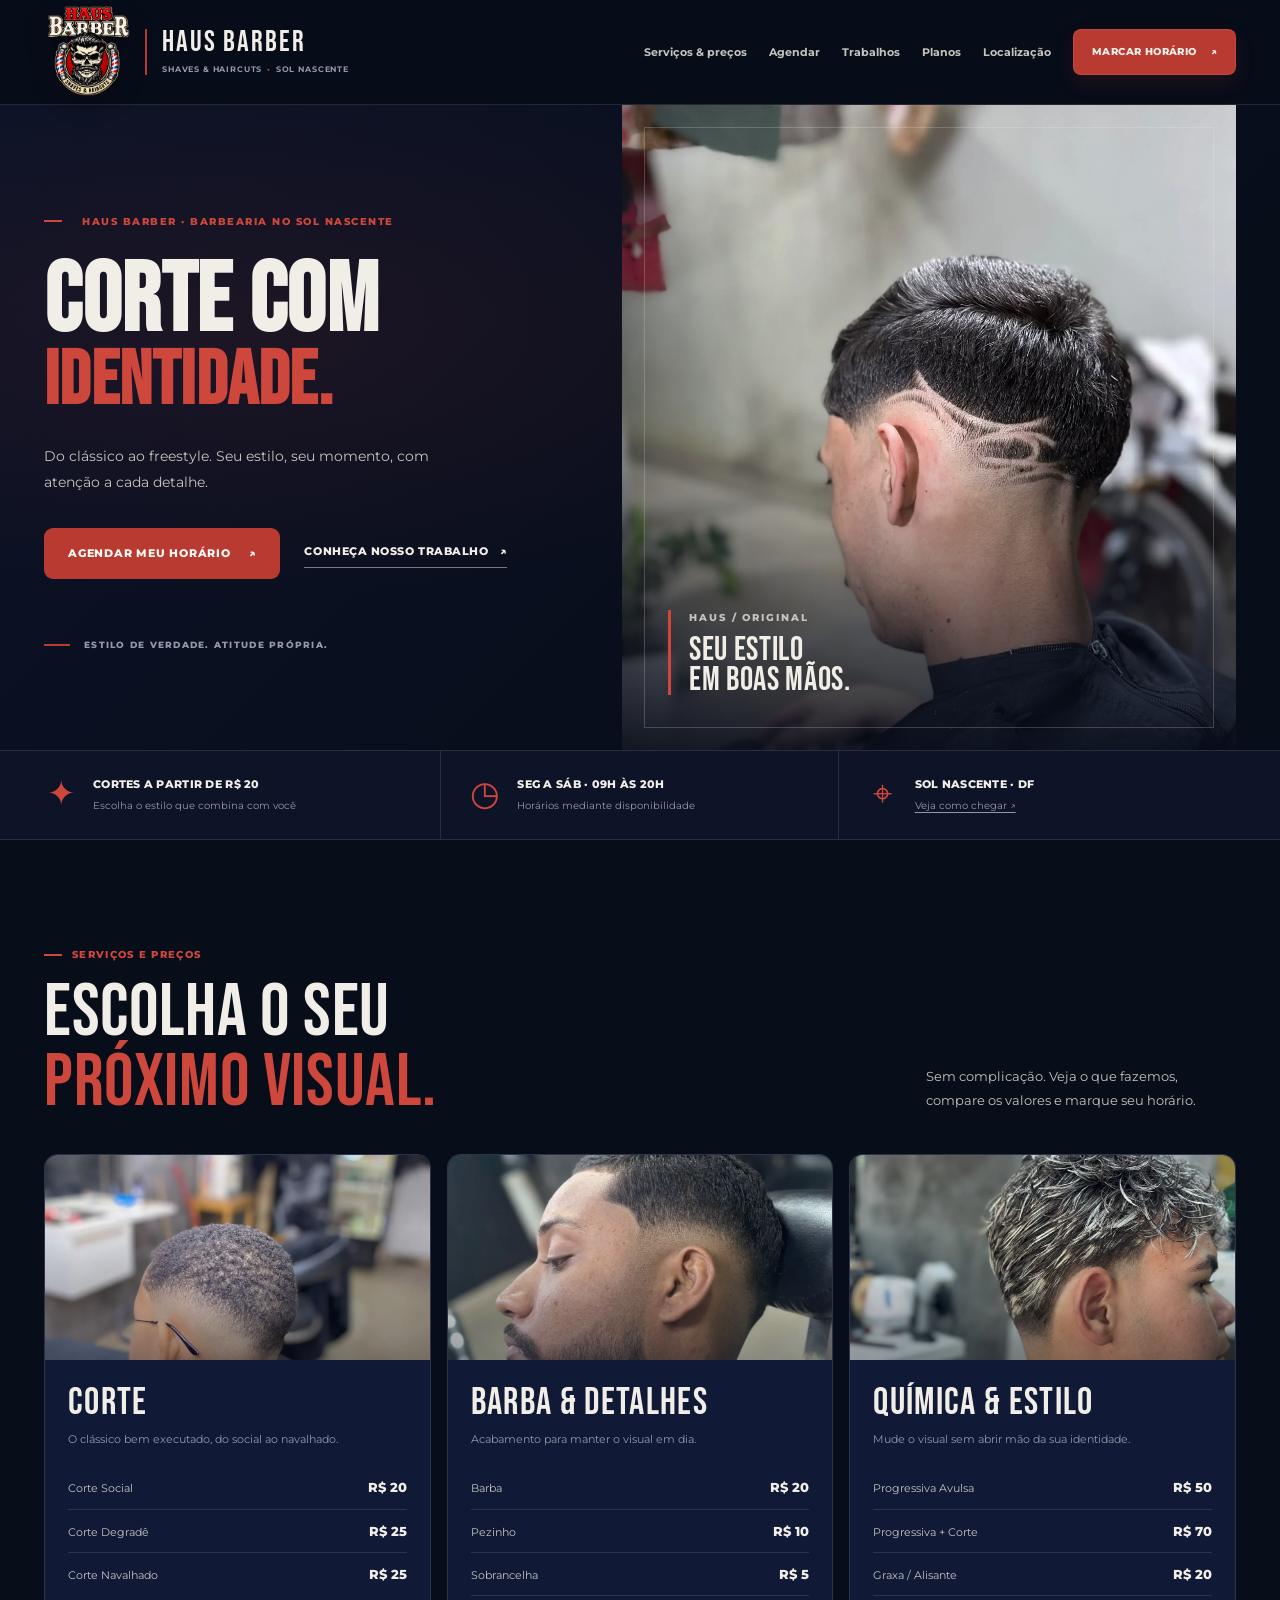
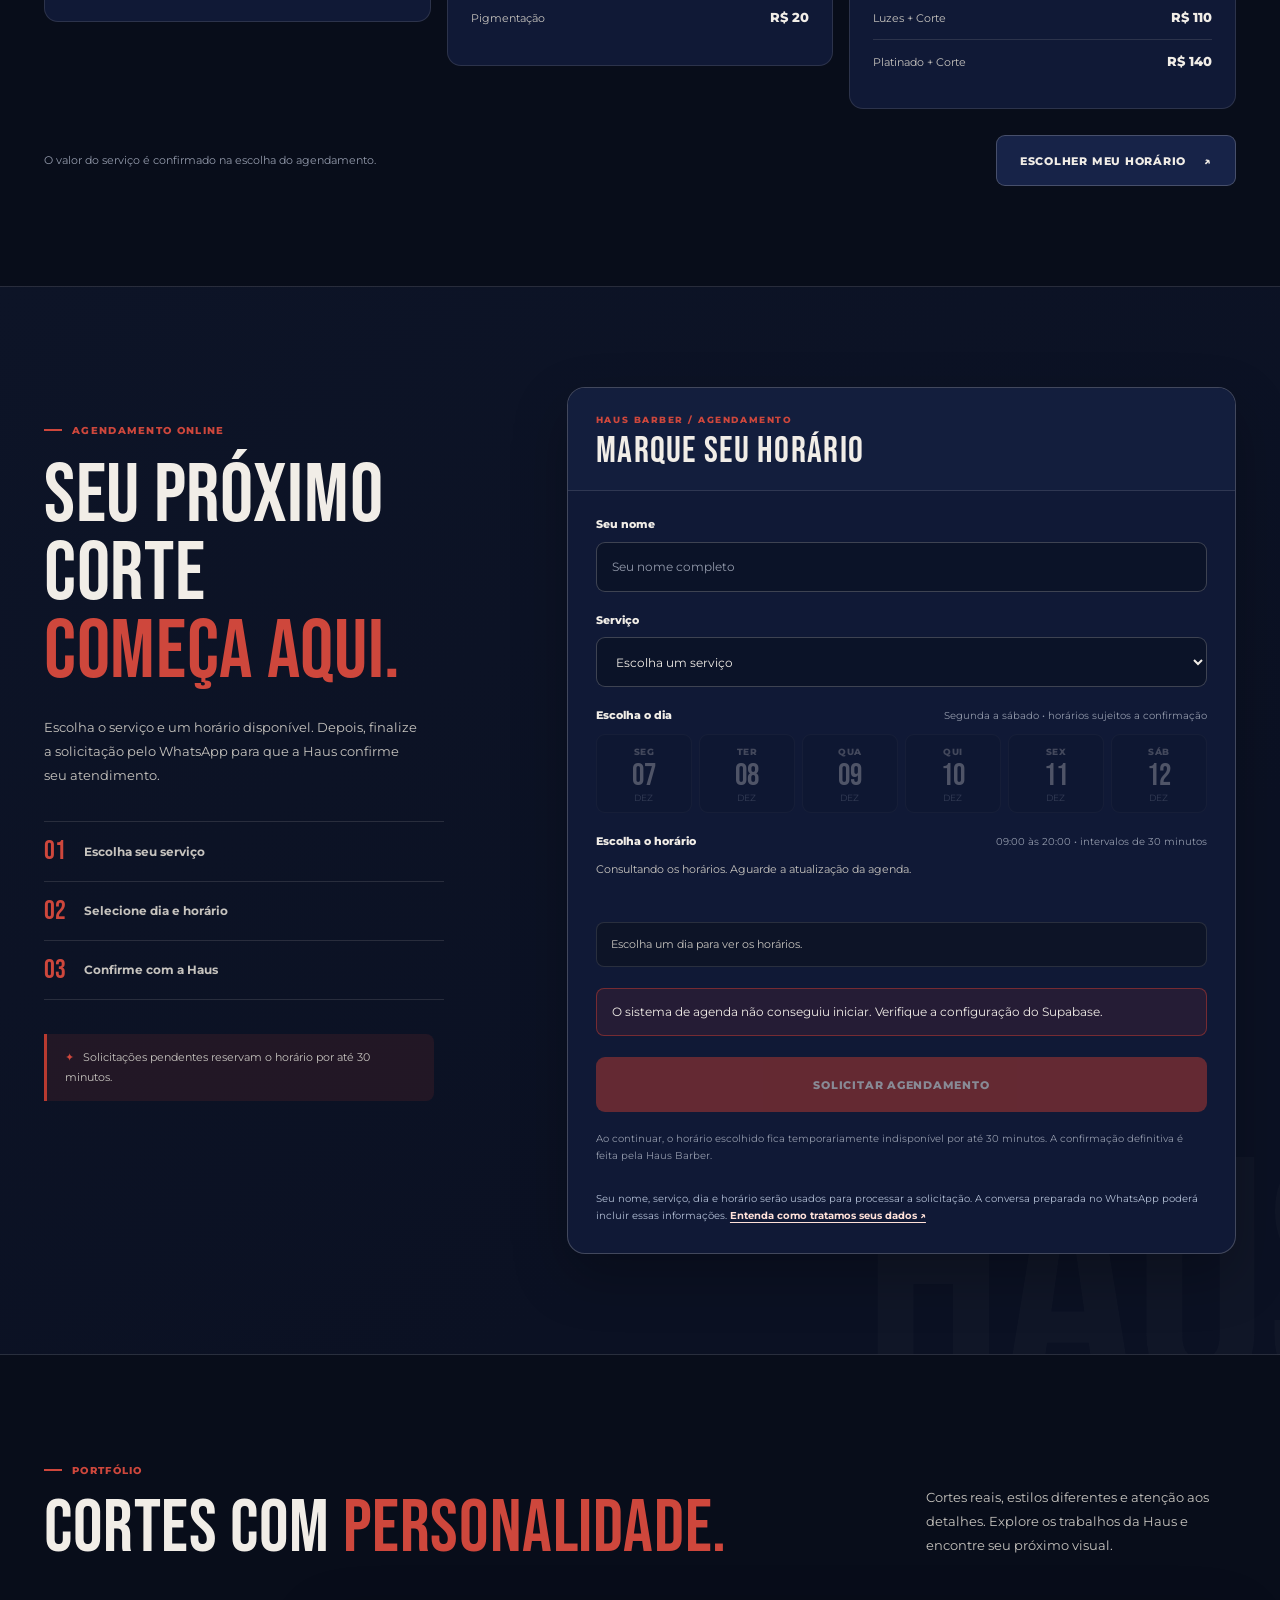
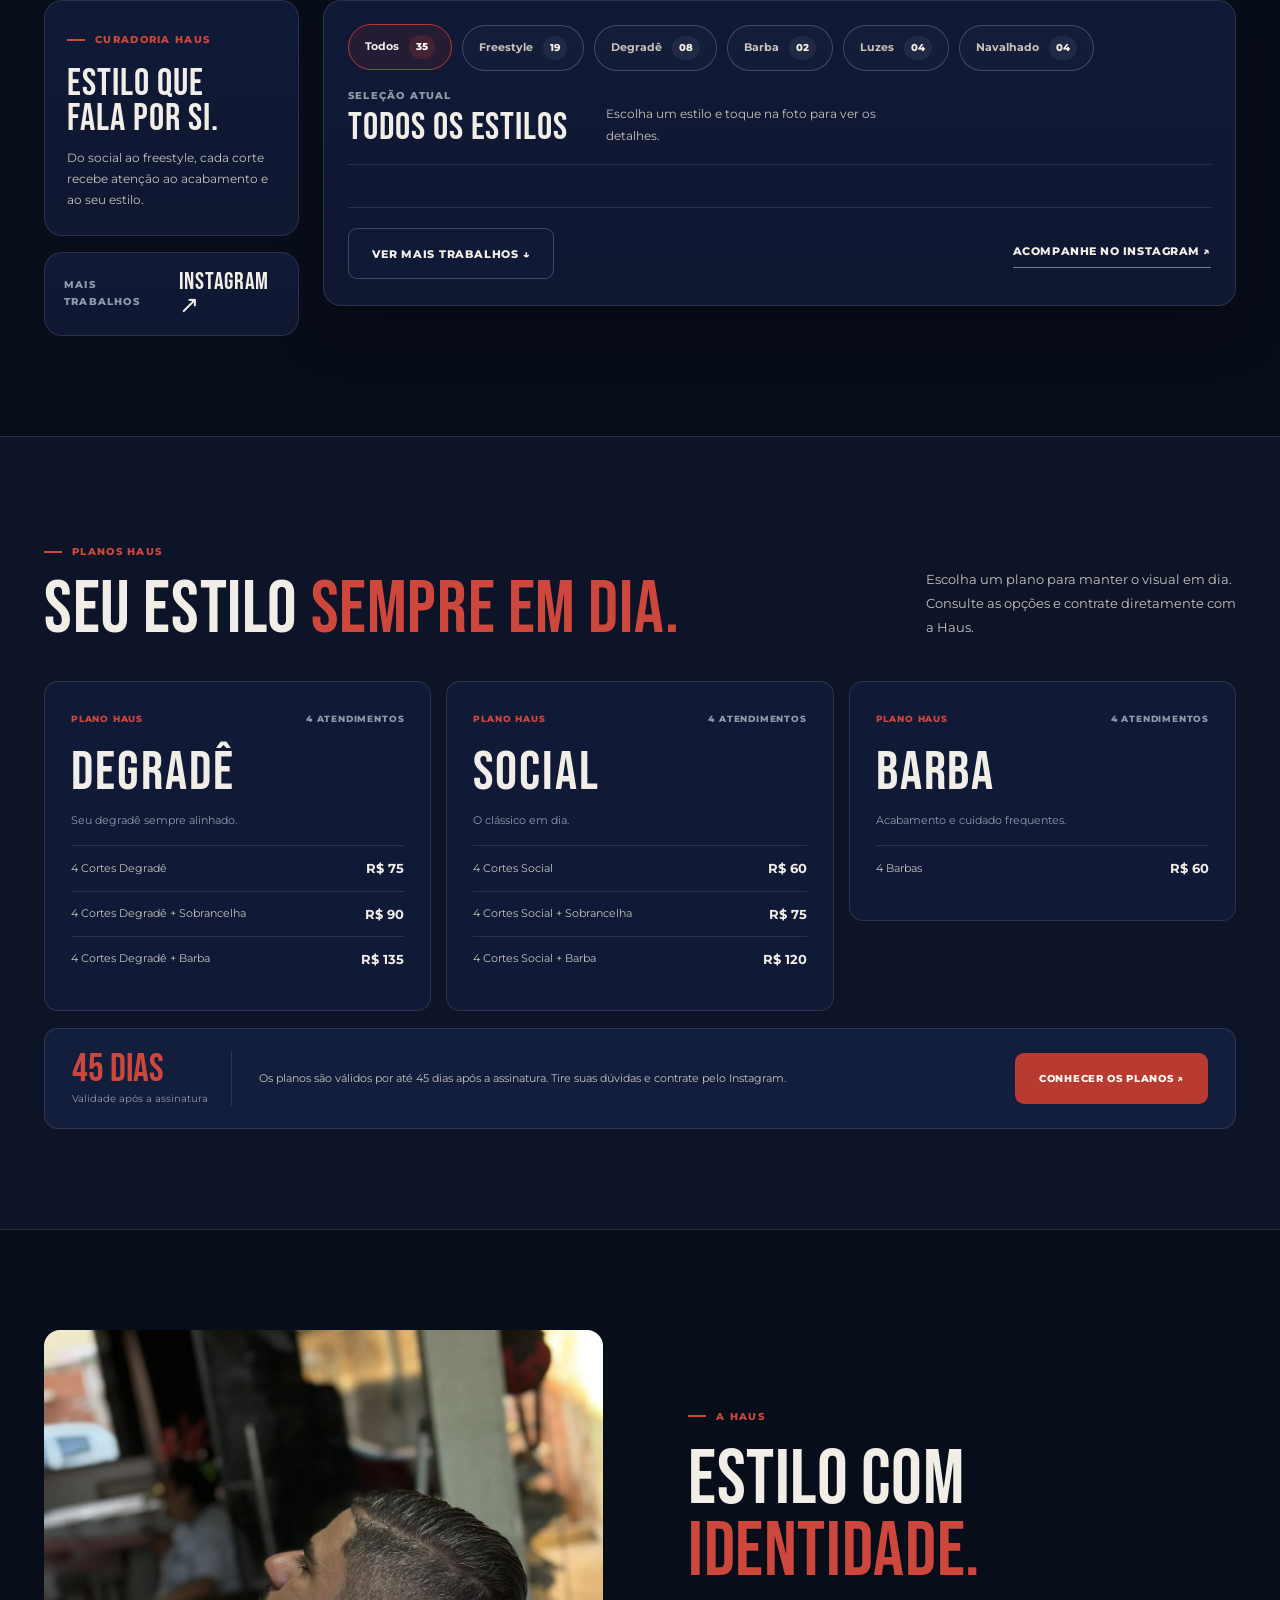
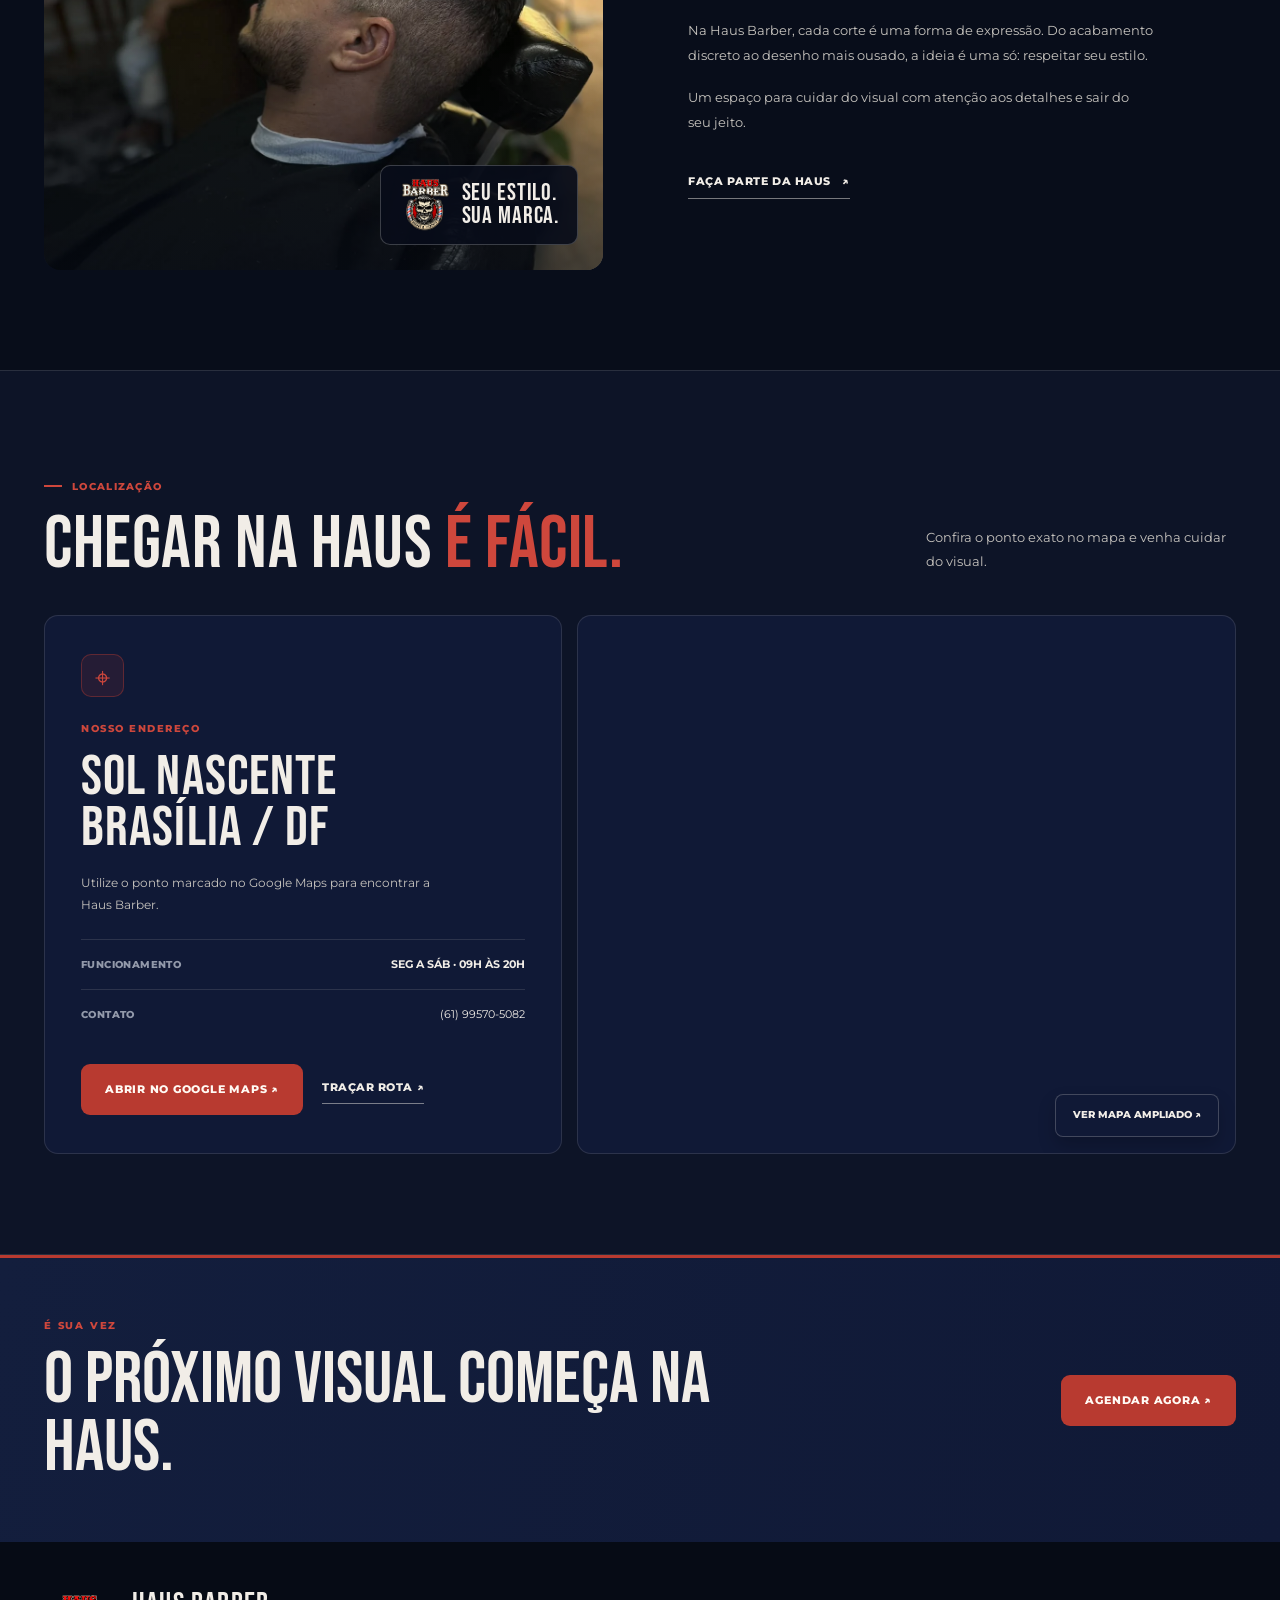
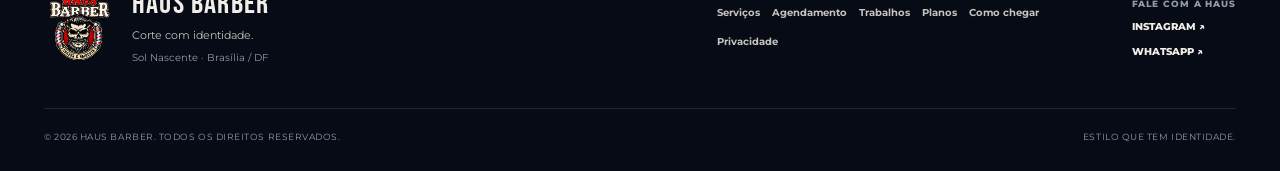
==== index.html @ 34c8dc89 "fix(haus): pin deterministic Supabase JavaScript SDK v2.118.0" ====
<!doctype html>
<html lang="pt-BR">
<head>
<meta charset="utf-8">
<meta name="viewport" content="width=device-width, initial-scale=1, viewport-fit=cover">
<meta name="theme-color" content="#080d1a">
<meta name="description" content="Haus Barber no Sol Nascente, Brasília/DF. Cortes, barba, estilo e planos Haus. Confira nossos preços, trabalhos e faça seu agendamento online.">
<meta name="robots" content="index,follow">
<link rel="canonical" href="https://vyzo-studio.github.io/haus_barber/">
<meta property="og:type" content="website">
<meta property="og:locale" content="pt_BR">
<meta property="og:site_name" content="Haus Barber">
<meta property="og:title" content="Haus Barber | Corte com identidade">
<meta property="og:description" content="Cortes, barba, transformações e planos Haus no Sol Nascente. Conheça a Haus Barber e agende seu horário.">
<meta property="og:url" content="https://vyzo-studio.github.io/haus_barber/">
<meta property="og:image" content="https://vyzo-studio.github.io/haus_barber/social-cover.jpg">
<meta name="twitter:card" content="summary_large_image">
<title>Haus Barber | Corte com identidade no Sol Nascente</title>
<link rel="icon" href="logo-haus-barber-transparente.png" type="image/png">
<link rel="preconnect" href="https://fonts.googleapis.com">
<link rel="preconnect" href="https://fonts.gstatic.com" crossorigin>
<link href="https://fonts.googleapis.com/css2?family=Bebas+Neue&family=Montserrat:wght@400;500;600;700;800&display=swap" rel="stylesheet">
<link rel="preload" as="image" href="portfolio-080.webp" fetchpriority="high">
<link rel="stylesheet" href="style.css?v=14.0-logo-transparente">
<script type="application/ld+json">{"@context":"https://schema.org","@type":"BarberShop","name":"Haus Barber","image":"https://vyzo-studio.github.io/haus_barber/social-cover.jpg","url":"https://vyzo-studio.github.io/haus_barber/","telephone":"+5561995705082","address":{"@type":"PostalAddress","addressLocality":"Sol Nascente","addressRegion":"DF","addressCountry":"BR"},"geo":{"@type":"GeoCoordinates","latitude":-15.8246584,"longitude":-48.1270409},"openingHoursSpecification":[{"@type":"OpeningHoursSpecification","dayOfWeek":["Monday","Tuesday","Wednesday","Thursday","Friday","Saturday"],"opens":"09:00","closes":"20:00"}],"sameAs":["https://www.instagram.com/hausbarber_/"]}</script>
</head>
<body>
<a class="skip-link" href="#conteudo">Pular para o conteúdo</a>
<header class="site-header" id="inicio"><div class="container header-inner">
<a href="#inicio" class="brand brand-v3" aria-label="Haus Barber, voltar ao início"><img class="brand-logo" src="logo-haus-barber-transparente.png" width="900" height="985" alt=""><span class="brand-lockup"><strong>HAUS BARBER</strong><small>SHAVES &amp; HAIRCUTS <span aria-hidden="true">•</span> SOL NASCENTE</small></span></a>
<nav id="main-nav" class="main-nav" aria-label="Navegação principal"><a href="#servicos">Serviços & preços</a><a href="#agendar">Agendar</a><a href="#trabalhos">Trabalhos</a><a href="#combos">Planos</a><a href="#localizacao">Localização</a><a class="nav-cta" href="#agendar">MARCAR HORÁRIO <span aria-hidden="true">↗</span></a></nav>
<button class="menu-toggle" type="button" aria-label="Abrir menu" aria-controls="main-nav" aria-expanded="false"><span></span><span></span><span></span></button>
</div></header>
<main id="conteudo">
<section class="hero" aria-labelledby="hero-title"><div class="container hero-layout"><div class="hero-text">
<div class="eyebrow eyebrow-light"><span class="eyebrow-mark" aria-hidden="true"></span> HAUS BARBER · BARBEARIA NO SOL NASCENTE</div>
<h1 id="hero-title">CORTE COM <span>IDENTIDADE.</span></h1>
<p>Do clássico ao freestyle. Seu estilo, seu momento, com atenção a cada detalhe.</p>
<div class="hero-actions"><a class="btn btn-accent" href="#agendar">AGENDAR MEU HORÁRIO <span aria-hidden="true">↗</span></a><a class="text-link light-link" href="#trabalhos">CONHEÇA NOSSO TRABALHO <span aria-hidden="true">↗</span></a></div>
<div class="hero-seal"><span class="hero-line"></span><span>ESTILO DE VERDADE. ATITUDE PRÓPRIA.</span></div>
</div><div class="hero-art"><img src="portfolio-080.webp" fetchpriority="high" alt="Corte com desenho freestyle feito na Haus Barber" width="1200" height="1600"><div class="hero-stamp"><span>HAUS / ORIGINAL</span><strong>SEU ESTILO<br>EM BOAS MÃOS.</strong></div></div></div></section>
<div class="info-bar"><div class="container info-items"><div><span class="info-icon" aria-hidden="true">✦</span><span><strong>CORTES A PARTIR DE R$ 20</strong><small>Escolha o estilo que combina com você</small></span></div><div><span class="info-icon" aria-hidden="true">◷</span><span><strong>SEG A SÁB · 09H ÀS 20H</strong><small>Horários mediante disponibilidade</small></span></div><div><span class="info-icon" aria-hidden="true">⌖</span><span><strong>SOL NASCENTE · DF</strong><small><a href="#localizacao">Veja como chegar ↗</a></small></span></div></div></div>
<section class="section services" id="servicos" aria-labelledby="services-title"><div class="container">
<div class="section-top"><div><span class="eyebrow">SERVIÇOS E PREÇOS</span><h2 id="services-title">ESCOLHA O SEU <span>PRÓXIMO VISUAL.</span></h2></div><p>Sem complicação. Veja o que fazemos, compare os valores e marque seu horário.</p></div>
<div id="precos" class="menu-grid"><article class="menu-card"><div class="menu-photo"><img src="portfolio-049.webp" alt="Trabalho da Haus Barber: corte" loading="lazy" width="1200" height="1600"></div><div class="menu-card-content"><h3>CORTE</h3><p>O clássico bem executado, do social ao navalhado.</p><ul class="menu-prices"><li><span>Corte Social</span><strong>R$ 20</strong></li><li><span>Corte Degradê</span><strong>R$ 25</strong></li><li><span>Corte Navalhado</span><strong>R$ 25</strong></li></ul></div></article><article class="menu-card"><div class="menu-photo"><img src="portfolio-002.webp" alt="Trabalho da Haus Barber: barba &amp; detalhes" loading="lazy" width="1200" height="1600"></div><div class="menu-card-content"><h3>BARBA & DETALHES</h3><p>Acabamento para manter o visual em dia.</p><ul class="menu-prices"><li><span>Barba</span><strong>R$ 20</strong></li><li><span>Pezinho</span><strong>R$ 10</strong></li><li><span>Sobrancelha</span><strong>R$ 5</strong></li><li><span>Pigmentação</span><strong>R$ 20</strong></li></ul></div></article><article class="menu-card"><div class="menu-photo"><img src="portfolio-145.webp" alt="Trabalho da Haus Barber: química &amp; estilo" loading="lazy" width="1200" height="1600"></div><div class="menu-card-content"><h3>QUÍMICA & ESTILO</h3><p>Mude o visual sem abrir mão da sua identidade.</p><ul class="menu-prices"><li><span>Progressiva Avulsa</span><strong>R$ 50</strong></li><li><span>Progressiva + Corte</span><strong>R$ 70</strong></li><li><span>Graxa / Alisante</span><strong>R$ 20</strong></li><li><span>Luzes + Corte</span><strong>R$ 110</strong></li><li><span>Platinado + Corte</span><strong>R$ 140</strong></li></ul></div></article></div>
<div class="services-footer"><p>O valor do serviço é confirmado na escolha do agendamento.</p><a href="#agendar" class="btn btn-navy">ESCOLHER MEU HORÁRIO <span aria-hidden="true">↗</span></a></div>
</div></section>
<section class="section booking" id="agendar" aria-labelledby="booking-title"><div class="container booking-grid"><div class="booking-intro"><span class="eyebrow eyebrow-light">AGENDAMENTO ONLINE</span><h2 id="booking-title">SEU PRÓXIMO CORTE <span>COMEÇA AQUI.</span></h2><p>Escolha o serviço e um horário disponível. Depois, finalize a solicitação pelo WhatsApp para que a Haus confirme seu atendimento.</p><ol class="booking-steps"><li><b>01</b><span>Escolha seu serviço</span></li><li><b>02</b><span>Selecione dia e horário</span></li><li><b>03</b><span>Confirme com a Haus</span></li></ol><div class="booking-tip"><span aria-hidden="true">✦</span> Solicitações pendentes reservam o horário por até 30 minutos.</div></div>
<div class="booking-panel"><div class="booking-panel-head"><span>HAUS BARBER / AGENDAMENTO</span><strong>MARQUE SEU HORÁRIO</strong></div><form class="booking-form" id="booking-form">
<div class="field field-full">
<label for="nome">
            Seu nome
          </label>
<input autocomplete="name" id="nome" maxlength="80" minlength="2" name="nome" placeholder="Seu nome completo" required="" type="text"/>
</div>
<div class="field field-full">
<label for="servico">
            Serviço
          </label>
<select id="servico" name="servico" required="">
<option disabled="" selected="" value="">
              Escolha um serviço
            </option>
<option>
              Corte Social - R$ 20
            </option>
<option>
              Corte Degradê - R$ 25
            </option>
<option>
              Corte Navalhado - R$ 25
            </option>
<option>
              Barba - R$ 20
            </option>
<option>
              Pezinho - R$ 10
            </option>
<option>
              Sobrancelha - R$ 5
            </option>
<option>
              Pigmentação - R$ 20
            </option>
<option>
              Progressiva Avulsa - R$ 50
            </option>
<option>
              Progressiva + Corte - R$ 70
            </option>
<option>
              Graxa / Alisante - R$ 20
            </option>
<option>
              Luzes + Corte - R$ 110
            </option>
<option>
              Platinado + Corte - R$ 140
            </option>
</select>
</div>
<div class="field field-full schedule-field">
<div class="schedule-head">
<label>
              Escolha o dia
            </label>
<span>
              Segunda a sábado • horários sujeitos a confirmação
            </span>
</div>
<div aria-label="Dias disponíveis" class="schedule-days" id="schedule-days" role="group"></div>
</div>
<div class="field field-full schedule-field">
<div class="schedule-head">
<label>
              Escolha o horário
            </label>
<span>
              09:00 às 20:00 • intervalos de 30 minutos
            </span>
</div>
<div aria-label="Horários disponíveis" class="schedule-times" id="schedule-times" role="group"></div>
</div>
<div aria-live="polite" class="schedule-summary field-full" id="schedule-summary"></div>
<div aria-live="polite" class="booking-status field-full" hidden="" id="booking-status" role="status"></div>
<input id="data" name="data" type="hidden"/>
<input id="horario" name="horario" type="hidden"/>
<button class="whatsapp-button field-full" id="booking-submit" type="submit">
          SOLICITAR AGENDAMENTO
        </button>
<p class="form-note field-full">
          Ao continuar, o horário escolhido fica temporariamente
          indisponível por até 30 minutos.
          A confirmação definitiva é feita pela Haus Barber.
        </p>
<p class="form-note field-full haus-privacy-notice">Seu nome, serviço, dia e horário serão usados para processar a solicitação. A conversa preparada no WhatsApp poderá incluir essas informações. <a href="privacidade.html" target="_blank" rel="noopener noreferrer">Entenda como tratamos seus dados ↗</a></p>
<noscript>
<p class="form-note field-full">
            Ative o JavaScript para escolher
            dia e horário pelo site.
          </p>
</noscript>
</form></div></div></section>
<section class="section work-section" id="trabalhos" aria-labelledby="work-title"><div class="container"><div class="section-top work-header"><div><span class="eyebrow">PORTFÓLIO</span><h2 id="work-title">CORTES COM <span>PERSONALIDADE.</span></h2></div><p>Cortes reais, estilos diferentes e atenção aos detalhes. Explore os trabalhos da Haus e encontre seu próximo visual.</p></div><div class="portfolio-shell"><aside class="portfolio-aside"><div class="portfolio-note-card"><span class="eyebrow eyebrow-light">CURADORIA HAUS</span><h3>ESTILO QUE FALA POR SI.</h3><p>Do social ao freestyle, cada corte recebe atenção ao acabamento e ao seu estilo.</p></div><a class="portfolio-instagram" href="https://www.instagram.com/hausbarber_/" target="_blank" rel="noopener noreferrer"><span>MAIS TRABALHOS</span><strong>INSTAGRAM ↗</strong></a></aside><div class="portfolio-main"><div class="portfolio-toolbar" aria-label="Filtrar portfólio por serviço"><button class="portfolio-filter active" data-filter="all" aria-pressed="true" type="button">Todos</button><button class="portfolio-filter" data-filter="freestyle" aria-pressed="false" type="button">Freestyle</button><button class="portfolio-filter" data-filter="degrade" aria-pressed="false" type="button">Degradê</button><button class="portfolio-filter" data-filter="barba" aria-pressed="false" type="button">Barba</button><button class="portfolio-filter" data-filter="luzes" aria-pressed="false" type="button">Luzes</button><button class="portfolio-filter" data-filter="navalhado" aria-pressed="false" type="button">Navalhado</button></div><div class="portfolio-legend"><div><span>SELEÇÃO ATUAL</span><strong id="portfolio-current-title">Todos os estilos</strong></div><p>Escolha um estilo e toque na foto para ver os detalhes.</p></div><div class="portfolio-gallery-frame"><div class="portfolio-gallery gallery" aria-live="polite"><button class="gallery-item reveal portfolio-featured" data-alt="Trabalho de barba realizado pela Haus Barber" data-category="barba" data-image="portfolio-002.webp" data-title="Barba" type="button">
<img alt="Trabalho de barba realizado pela Haus Barber" height="1600" loading="lazy" src="portfolio-002.webp" width="1200"/>
<span>
<small>
              BARBA
            </small>
</span>
</button>
<button class="gallery-item reveal portfolio-featured" data-alt="Corte com desenho freestyle realizado pela Haus Barber" data-category="freestyle" data-image="portfolio-080.webp" data-title="Freestyle / Desenho" type="button">
<img alt="Corte com desenho freestyle realizado pela Haus Barber" height="1600" loading="lazy" src="portfolio-080.webp" width="1200"/>
<span>
<small>
              FREESTYLE
            </small>
</span>
</button>
<button class="gallery-item reveal portfolio-featured" data-alt="Trabalho da Haus Barber com Degradê Navalhado e Luzes" data-category="navalhado luzes" data-image="portfolio-114.webp" data-title="Navalhado + Luzes" type="button">
<img alt="Trabalho da Haus Barber com Degradê Navalhado e Luzes" height="1600" loading="lazy" src="portfolio-114.webp" width="1200"/>
<span>
<small>
              NAVALHADO • LUZES
            </small>
</span>
</button>
<button class="gallery-item reveal" data-alt="Corte com degradê realizado pela Haus Barber" data-category="degrade" data-image="portfolio-008.webp" data-title="Degradê" type="button">
<img alt="Corte com degradê realizado pela Haus Barber" height="1600" loading="lazy" src="portfolio-008.webp" width="1200"/>
<span>
<small>
              DEGRADÊ
            </small>
</span>
</button>
<button class="gallery-item reveal portfolio-featured" data-alt="Trabalho da Haus Barber com Luzes e Freestyle / Desenhos" data-category="luzes freestyle" data-image="portfolio-032.webp" data-title="Luzes + Freestyle" type="button">
<img alt="Trabalho da Haus Barber com Luzes e Freestyle / Desenhos" height="1600" loading="lazy" src="portfolio-032.webp" width="1200"/>
<span>
<small>
              LUZES • FREESTYLE
            </small>
</span>
</button>
<button class="gallery-item reveal" data-alt="Degradê navalhado realizado pela Haus Barber" data-category="navalhado" data-image="portfolio-049.webp" data-title="Degradê Navalhado" type="button">
<img alt="Degradê navalhado realizado pela Haus Barber" height="1600" loading="lazy" src="portfolio-049.webp" width="1200"/>
<span>
<small>
              NAVALHADO
            </small>
</span></button>
<button class="gallery-item reveal" data-alt="Trabalho de barba realizado pela Haus Barber" data-category="barba" data-image="portfolio-011.webp" data-title="Barba" type="button">
<img alt="Trabalho de barba realizado pela Haus Barber" height="1600" loading="lazy" src="portfolio-011.webp" width="1200"/>
<span>
<small>
              BARBA
            </small>
</span></button>
<button class="gallery-item reveal" data-alt="Corte com desenho freestyle realizado pela Haus Barber" data-category="freestyle" data-image="portfolio-056.webp" data-title="Freestyle / Desenho" type="button">
<img alt="Corte com desenho freestyle realizado pela Haus Barber" height="1600" loading="lazy" src="portfolio-056.webp" width="1200"/>
<span>
<small>
              FREESTYLE
            </small>
</span></button>
<button class="gallery-item reveal portfolio-featured" data-alt="Trabalho com luzes realizado pela Haus Barber" data-category="luzes" data-image="portfolio-145.webp" data-title="Luzes" type="button">
<img alt="Trabalho com luzes realizado pela Haus Barber" height="1600" loading="lazy" src="portfolio-145.webp" width="1200"/>
<span>
<small>
              LUZES
            </small>
</span></button>
<button class="gallery-item reveal" data-alt="Degradê navalhado realizado pela Haus Barber" data-category="navalhado" data-image="portfolio-060.webp" data-title="Degradê Navalhado" type="button">
<img alt="Degradê navalhado realizado pela Haus Barber" height="1600" loading="lazy" src="portfolio-060.webp" width="1200"/>
<span>
<small>
              NAVALHADO
            </small>
</span></button>
<button class="gallery-item reveal" data-alt="Trabalho com luzes realizado pela Haus Barber" data-category="luzes" data-image="portfolio-024.webp" data-title="Luzes" type="button">
<img alt="Trabalho com luzes realizado pela Haus Barber" height="1600" loading="lazy" src="portfolio-024.webp" width="1200"/>
<span>
<small>
              LUZES
            </small>
</span>
</button>
<button class="gallery-item reveal" data-alt="Corte com desenho freestyle realizado pela Haus Barber" data-category="freestyle" data-image="portfolio-005.webp" data-title="Freestyle / Desenho" type="button">
<img alt="Corte com desenho freestyle realizado pela Haus Barber" height="1600" loading="lazy" src="portfolio-005.webp" width="1200"/>
<span>
<small>
              FREESTYLE
            </small>
</span>
</button>
<button class="gallery-item reveal" data-alt="Corte com desenho freestyle realizado pela Haus Barber" data-category="freestyle" data-image="portfolio-006.webp" data-title="Freestyle / Desenho" type="button">
<img alt="Corte com desenho freestyle realizado pela Haus Barber" height="1600" loading="lazy" src="portfolio-006.webp" width="1200"/>
<span>
<small>
              FREESTYLE
            </small>
</span>
</button>
<button class="gallery-item reveal" data-alt="Corte com degradê realizado pela Haus Barber" data-category="degrade" data-image="portfolio-013.webp" data-title="Degradê" type="button">
<img alt="Corte com degradê realizado pela Haus Barber" height="1600" loading="lazy" src="portfolio-013.webp" width="1200"/>
<span>
<small>
              DEGRADÊ
            </small>
</span>
</button>
<button class="gallery-item reveal" data-alt="Corte com desenho freestyle realizado pela Haus Barber" data-category="freestyle" data-image="portfolio-018.webp" data-title="Freestyle / Desenho" type="button">
<img alt="Corte com desenho freestyle realizado pela Haus Barber" height="1600" loading="lazy" src="portfolio-018.webp" width="1200"/>
<span>
<small>
              FREESTYLE
            </small>
</span>
</button>
<button class="gallery-item reveal" data-alt="Corte com desenho freestyle realizado pela Haus Barber" data-category="freestyle" data-image="portfolio-019.webp" data-title="Freestyle / Desenho" type="button">
<img alt="Corte com desenho freestyle realizado pela Haus Barber" height="1600" loading="lazy" src="portfolio-019.webp" width="1200"/>
<span>
<small>
              FREESTYLE
            </small>
</span>
</button>
<button class="gallery-item reveal" data-alt="Corte com degradê realizado pela Haus Barber" data-category="degrade" data-image="portfolio-020.webp" data-title="Degradê" type="button">
<img alt="Corte com degradê realizado pela Haus Barber" height="1600" loading="lazy" src="portfolio-020.webp" width="1200"/>
<span>
<small>
              DEGRADÊ
            </small>
</span>
</button>
<button class="gallery-item reveal" data-alt="Corte com degradê realizado pela Haus Barber" data-category="degrade" data-image="portfolio-028.webp" data-title="Degradê" type="button">
<img alt="Corte com degradê realizado pela Haus Barber" height="1600" loading="lazy" src="portfolio-028.webp" width="1200"/>
<span>
<small>
              DEGRADÊ
            </small>
</span>
</button>
<button class="gallery-item reveal" data-alt="Corte com desenho freestyle realizado pela Haus Barber" data-category="freestyle" data-image="portfolio-030.webp" data-title="Freestyle / Desenho" type="button">
<img alt="Corte com desenho freestyle realizado pela Haus Barber" height="1600" loading="lazy" src="portfolio-030.webp" width="1200"/>
<span>
<small>
              FREESTYLE
            </small>
</span>
</button>
<button class="gallery-item reveal" data-alt="Corte com degradê realizado pela Haus Barber" data-category="degrade" data-image="portfolio-034.webp" data-title="Degradê" type="button">
<img alt="Corte com degradê realizado pela Haus Barber" height="1600" loading="lazy" src="portfolio-034.webp" width="1200"/>
<span>
<small>
              DEGRADÊ
            </small>
</span>
</button>
<button class="gallery-item reveal" data-alt="Corte com desenho freestyle realizado pela Haus Barber" data-category="freestyle" data-image="portfolio-037.webp" data-title="Freestyle / Desenho" type="button">
<img alt="Corte com desenho freestyle realizado pela Haus Barber" height="1600" loading="lazy" src="portfolio-037.webp" width="1200"/>
<span>
<small>
              FREESTYLE
            </small>
</span>
</button>
<button class="gallery-item reveal" data-alt="Corte com desenho freestyle realizado pela Haus Barber" data-category="freestyle" data-image="portfolio-038.webp" data-title="Freestyle / Desenho" type="button">
<img alt="Corte com desenho freestyle realizado pela Haus Barber" height="1600" loading="lazy" src="portfolio-038.webp" width="1200"/>
<span>
<small>
              FREESTYLE
            </small>
</span>
</button>
<button class="gallery-item reveal" data-alt="Corte com desenho freestyle realizado pela Haus Barber" data-category="freestyle" data-image="portfolio-043.webp" data-title="Freestyle / Desenho" type="button">
<img alt="Corte com desenho freestyle realizado pela Haus Barber" height="1600" loading="lazy" src="portfolio-043.webp" width="1200"/>
<span>
<small>
              FREESTYLE
            </small>
</span>
</button>
<button class="gallery-item reveal" data-alt="Corte com desenho freestyle realizado pela Haus Barber" data-category="freestyle" data-image="portfolio-046.webp" data-title="Freestyle / Desenho" type="button">
<img alt="Corte com desenho freestyle realizado pela Haus Barber" height="1600" loading="lazy" src="portfolio-046.webp" width="1200"/>
<span>
<small>
              FREESTYLE
            </small>
</span>
</button>
<button class="gallery-item reveal" data-alt="Corte com desenho freestyle realizado pela Haus Barber" data-category="freestyle" data-image="portfolio-047.webp" data-title="Freestyle / Desenho" type="button">
<img alt="Corte com desenho freestyle realizado pela Haus Barber" height="1600" loading="lazy" src="portfolio-047.webp" width="1200"/>
<span>
<small>
              FREESTYLE
            </small>
</span>
</button>
<button class="gallery-item reveal" data-alt="Corte com desenho freestyle realizado pela Haus Barber" data-category="freestyle" data-image="portfolio-048.webp" data-title="Freestyle / Desenho" type="button">
<img alt="Corte com desenho freestyle realizado pela Haus Barber" height="1600" loading="lazy" src="portfolio-048.webp" width="1200"/>
<span>
<small>
              FREESTYLE
            </small>
</span>
</button>
<button class="gallery-item reveal" data-alt="Corte com desenho freestyle realizado pela Haus Barber" data-category="freestyle" data-image="portfolio-065.webp" data-title="Freestyle / Desenho" type="button">
<img alt="Corte com desenho freestyle realizado pela Haus Barber" height="1600" loading="lazy" src="portfolio-065.webp" width="1200"/>
<span>
<small>
              FREESTYLE
            </small>
</span>
</button>
<button class="gallery-item reveal" data-alt="Corte com degradê realizado pela Haus Barber" data-category="degrade" data-image="portfolio-067.webp" data-title="Degradê" type="button">
<img alt="Corte com degradê realizado pela Haus Barber" height="1600" loading="lazy" src="portfolio-067.webp" width="1200"/>
<span>
<small>
              DEGRADÊ
            </small>
</span>
</button>
<button class="gallery-item reveal" data-alt="Corte com desenho freestyle realizado pela Haus Barber" data-category="freestyle" data-image="portfolio-071.webp" data-title="Freestyle / Desenho" type="button">
<img alt="Corte com desenho freestyle realizado pela Haus Barber" height="1600" loading="lazy" src="portfolio-071.webp" width="1200"/>
<span>
<small>
              FREESTYLE
            </small>
</span>
</button>
<button class="gallery-item reveal" data-alt="Corte com desenho freestyle realizado pela Haus Barber" data-category="freestyle" data-image="portfolio-095.webp" data-title="Freestyle / Desenho" type="button">
<img alt="Corte com desenho freestyle realizado pela Haus Barber" height="1600" loading="lazy" src="portfolio-095.webp" width="1200"/>
<span>
<small>
              FREESTYLE
            </small>
</span>
</button>
<button class="gallery-item reveal" data-alt="Corte com desenho freestyle realizado pela Haus Barber" data-category="freestyle" data-image="portfolio-100.webp" data-title="Freestyle / Desenho" type="button">
<img alt="Corte com desenho freestyle realizado pela Haus Barber" height="1600" loading="lazy" src="portfolio-100.webp" width="1200"/>
<span>
<small>
              FREESTYLE
            </small>
</span>
</button>
<button class="gallery-item reveal" data-alt="Corte com degradê realizado pela Haus Barber" data-category="degrade" data-image="portfolio-102.webp" data-title="Degradê" type="button">
<img alt="Corte com degradê realizado pela Haus Barber" height="1600" loading="lazy" src="portfolio-102.webp" width="1200"/>
<span>
<small>
              DEGRADÊ
            </small>
</span>
</button>
<button class="gallery-item reveal" data-alt="Degradê navalhado realizado pela Haus Barber" data-category="navalhado" data-image="portfolio-116.webp" data-title="Degradê Navalhado" type="button">
<img alt="Degradê navalhado realizado pela Haus Barber" height="1600" loading="lazy" src="portfolio-116.webp" width="1200"/>
<span>
<small>
              NAVALHADO
            </small>
</span>
</button>
<button class="gallery-item reveal" data-alt="Corte com desenho freestyle realizado pela Haus Barber" data-category="freestyle" data-image="portfolio-121.webp" data-title="Freestyle / Desenho" type="button">
<img alt="Corte com desenho freestyle realizado pela Haus Barber" height="1600" loading="lazy" src="portfolio-121.webp" width="1200"/>
<span>
<small>
              FREESTYLE
            </small>
</span>
</button>
<button class="gallery-item reveal" data-alt="Corte com degradê realizado pela Haus Barber" data-category="degrade" data-image="portfolio-128.webp" data-title="Degradê" type="button">
<img alt="Corte com degradê realizado pela Haus Barber" height="1600" loading="lazy" src="portfolio-128.webp" width="1200"/>
<span>
<small>
              DEGRADÊ
            </small>
</span>
</button></div></div><div class="portfolio-empty" id="portfolio-empty" hidden>Nenhum trabalho disponível nesta categoria.</div><div class="portfolio-footer"><button type="button" id="portfolio-more" class="btn btn-outline-navy" aria-expanded="false">VER MAIS TRABALHOS ↓</button><a class="text-link" href="https://www.instagram.com/hausbarber_/" target="_blank" rel="noopener noreferrer">ACOMPANHE NO INSTAGRAM ↗</a></div></div></div></div></section><section class="section combos" id="combos" aria-labelledby="combos-title"><div class="container"><div class="section-top combos-header"><div><span class="eyebrow eyebrow-light">PLANOS HAUS</span><h2 id="combos-title">SEU ESTILO <span>SEMPRE EM DIA.</span></h2></div><p>Escolha um plano para manter o visual em dia. Consulte as opções e contrate diretamente com a Haus.</p></div>
<div class="plan-grid"><article class="plan-card"><div class="plan-label"><span>PLANO HAUS</span><span>4 ATENDIMENTOS</span></div><h3>DEGRADÊ</h3><p>Seu degradê sempre alinhado.</p><ul><li><span>4 Cortes Degradê</span><b>R$ 75</b></li><li><span>4 Cortes Degradê + Sobrancelha</span><b>R$ 90</b></li><li><span>4 Cortes Degradê + Barba</span><b>R$ 135</b></li></ul></article><article class="plan-card"><div class="plan-label"><span>PLANO HAUS</span><span>4 ATENDIMENTOS</span></div><h3>SOCIAL</h3><p>O clássico em dia.</p><ul><li><span>4 Cortes Social</span><b>R$ 60</b></li><li><span>4 Cortes Social + Sobrancelha</span><b>R$ 75</b></li><li><span>4 Cortes Social + Barba</span><b>R$ 120</b></li></ul></article><article class="plan-card"><div class="plan-label"><span>PLANO HAUS</span><span>4 ATENDIMENTOS</span></div><h3>BARBA</h3><p>Acabamento e cuidado frequentes.</p><ul><li><span>4 Barbas</span><b>R$ 60</b></li></ul></article></div>
<div class="plan-bottom"><div><strong>45 DIAS</strong><span>Validade após a assinatura</span></div><p>Os planos são válidos por até 45 dias após a assinatura. Tire suas dúvidas e contrate pelo Instagram.</p><a class="btn btn-accent" href="https://www.instagram.com/hausbarber_/" target="_blank" rel="noopener noreferrer">CONHECER OS PLANOS ↗</a></div></div></section>
<section class="section about" id="sobre" aria-labelledby="about-title"><div class="container about-grid"><div class="about-images"><img class="about-img-primary" src="portfolio-102.webp" alt="Corte realizado na Haus Barber" loading="lazy" width="1200" height="1600"><div class="about-brand"><img src="logo-haus-barber-transparente.png" alt="Símbolo Haus Barber" width="98" height="98"><span>SEU ESTILO.<br>SUA MARCA.</span></div></div><div class="about-copy"><span class="eyebrow">A HAUS</span><h2 id="about-title">ESTILO COM <span>IDENTIDADE.</span></h2><p>Na Haus Barber, cada corte é uma forma de expressão. Do acabamento discreto ao desenho mais ousado, a ideia é uma só: respeitar seu estilo.</p><p>Um espaço para cuidar do visual com atenção aos detalhes e sair do seu jeito.</p><a class="text-link" href="#agendar">FAÇA PARTE DA HAUS <span aria-hidden="true">↗</span></a></div></div></section>
<section class="section location" id="localizacao" aria-labelledby="location-title"><div class="container"><div class="section-top"><div><span class="eyebrow">LOCALIZAÇÃO</span><h2 id="location-title">CHEGAR NA HAUS <span>É FÁCIL.</span></h2></div><p>Confira o ponto exato no mapa e venha cuidar do visual.</p></div><div class="location-grid"><div class="location-card"><div class="location-pin" aria-hidden="true">⌖</div><span class="location-label">NOSSO ENDEREÇO</span><h3>SOL NASCENTE<br>BRASÍLIA / DF</h3><p>Utilize o ponto marcado no Google Maps para encontrar a Haus Barber.</p><div class="location-line"><span>FUNCIONAMENTO</span><strong>SEG A SÁB · 09H ÀS 20H</strong></div><div class="location-line"><span>CONTATO</span><a href="tel:+5561995705082">(61) 99570-5082</a></div><div class="location-buttons"><a class="btn btn-accent" href="https://www.google.com/maps/place/15%C2%B049%2728.8%22S+48%C2%B007%2737.4%22W/@-15.8246584,-48.1296158,17z/data=!3m1!4b1!4m4!3m3!8m2!3d-15.8246584!4d-48.1270409?hl=pt-BR&amp;entry=ttu&amp;g_ep=EgoyMDI2MTAwNy4wIKXMDSoASAFQAw%3D%3D" target="_blank" rel="noopener noreferrer">ABRIR NO GOOGLE MAPS ↗</a><a class="text-link light-link" href="https://www.google.com/maps/dir/?api=1&amp;destination=-15.8246584%2C-48.1270409" target="_blank" rel="noopener noreferrer">TRAÇAR ROTA ↗</a></div></div><div class="location-map"><iframe title="Mapa mostrando a localização exata da Haus Barber" loading="lazy" referrerpolicy="no-referrer-when-downgrade" src="https://maps.google.com/maps?q=-15.8246584%2C-48.1270409&amp;z=17&amp;output=embed"></iframe><a href="https://www.google.com/maps/place/15%C2%B049%2728.8%22S+48%C2%B007%2737.4%22W/@-15.8246584,-48.1296158,17z/data=!3m1!4b1!4m4!3m3!8m2!3d-15.8246584!4d-48.1270409?hl=pt-BR&amp;entry=ttu&amp;g_ep=EgoyMDI2MTAwNy4wIKXMDSoASAFQAw%3D%3D" class="map-overlay-link" target="_blank" rel="noopener noreferrer">VER MAPA AMPLIADO ↗</a></div></div></div></section>
<section class="final-cta"><div class="container final-layout"><div><span>É SUA VEZ</span><h2>O PRÓXIMO VISUAL <em>COMEÇA NA HAUS.</em></h2></div><a href="#agendar" class="btn btn-accent">AGENDAR AGORA ↗</a></div></section>
</main>
<footer class="site-footer"><div class="container footer-top"><a class="footer-logo" href="#inicio" aria-label="Voltar ao início"><img src="logo-haus-barber-transparente.png" alt="Haus Barber" width="95" height="95"></a><div class="footer-identity"><strong>HAUS BARBER</strong><span>Corte com identidade.</span><small>Sol Nascente · Brasília / DF</small></div><nav aria-label="Navegação do rodapé"><a href="#servicos">Serviços</a><a href="#agendar">Agendamento</a><a href="#trabalhos">Trabalhos</a><a href="#combos">Planos</a><a href="#localizacao">Como chegar</a><a href="privacidade.html">Privacidade</a></nav><div class="footer-social"><span>FALE COM A HAUS</span><a href="https://www.instagram.com/hausbarber_/" target="_blank" rel="noopener noreferrer">INSTAGRAM ↗</a><a href="https://wa.me/5561995705082" target="_blank" rel="noopener noreferrer">WHATSAPP ↗</a></div></div><div class="container footer-bottom"><span>© 2026 HAUS BARBER. TODOS OS DIREITOS RESERVADOS.</span><span>ESTILO QUE TEM IDENTIDADE.</span></div></footer>
<div class="haus-mobile-dock" aria-label="Acesso rápido"><a href="#servicos"><span aria-hidden="true">✦</span> SERVIÇOS</a><a class="haus-mobile-dock-primary" href="#agendar"><span aria-hidden="true">↗</span> AGENDAR</a><a href="#localizacao"><span aria-hidden="true">⌖</span> MAPA</a></div>
<div aria-label="Visualização ampliada do portfólio" aria-modal="true" class="lightbox" hidden="" id="lightbox" role="dialog">
<button aria-label="Fechar imagem" class="lightbox-close" type="button">
      ×
    </button>
<button aria-label="Foto anterior" class="lightbox-nav lightbox-prev" type="button">
      ‹
    </button>
<figure class="lightbox-content">
<img alt="" src=""/>
</figure>
<button aria-label="Próxima foto" class="lightbox-nav lightbox-next" type="button">
      ›
    </button>
</div>
<script src="https://cdn.jsdelivr.net/npm/@supabase/supabase-js@2.118.0" defer></script>
<script src="config.js?v=5.0" defer></script>
<script src="script.js?v=15.0" defer></script>
<script src="haus-public-dynamic.js?v=1.0" defer></script>
</body>
</html>
---- style.css ----
/* HAUS BARBER — linguagem visual unificada com o painel administrativo.
   Navy #080d1a · Surface #101936 · Text #f1ede7 · Red #b83a30 */
:root {
  color-scheme: dark;
  --bg: #080d1a;
  --bg-alt: #0d1427;
  --surface: #101936;
  --surface-2: #131e3d;
  --surface-3: #172348;
  --line: rgba(241,237,231,.12);
  --line-strong: rgba(241,237,231,.22);
  --cream: #f1ede7;
  --white: #fffaf4;
  --muted: #c6c3be;
  --quiet: #9299aa;
  --red: #b83a30;
  --red-hover: #ce473c;
  --red-soft: rgba(184,58,48,.13);
  --font-head: 'Bebas Neue', 'Liberation Sans Narrow', 'Arial Narrow', Impact, sans-serif;
  --font-body: 'Montserrat', 'Segoe UI', sans-serif;
  --header-height: 104px;
  --radius: 14px;
  --shadow: 0 22px 54px rgba(0,0,0,.25);
}
*,*::before,*::after {box-sizing: border-box}
html {scroll-behavior: smooth;scroll-padding-top: calc(var(--header-height) + 22px);background:var(--bg)}
body {margin:0;min-width:280px;background:var(--bg);color:var(--cream);font:400 14px/1.68 var(--font-body);-webkit-font-smoothing:antialiased;overflow-x:clip}
body.menu-open,body.lightbox-open {overflow:hidden}
a {color:inherit;text-decoration:none}
button,input,select {font:inherit}
button {cursor:pointer}
button,a,input,select {-webkit-tap-highlight-color:transparent}
img {max-width:100%;display:block}
h1,h2,h3,p {margin-top:0}
h1,h2,h3 {line-height:.98}
:focus-visible {outline:2px solid var(--red-hover);outline-offset:4px}
[hidden] {display:none!important}
.container {width:min(1192px,calc(100% - 72px));margin-inline:auto}
.skip-link {position:fixed;top:-90px;left:12px;z-index:3000;padding:12px 20px;background:var(--cream);color:var(--bg);font-weight:800}
.skip-link:focus {top:12px}
.section {padding:100px 0;position:relative}
.eyebrow {display:inline-flex;align-items:center;gap:11px;color:var(--red-hover);font-weight:800;font-size:11px;letter-spacing:.17em;text-transform:uppercase;line-height:1.5}
.eyebrow::before {content:'';width:25px;height:2px;background:currentColor;flex:none}
.eyebrow-light {color:var(--red-hover)}
.section-top {display:grid;grid-template-columns:minmax(0,1fr) minmax(190px,310px);gap:44px;align-items:end;margin-bottom:36px}
.section-top>div {max-width:740px}
.section-top h2,.booking-intro h2,.about-copy h2 {margin:15px 0 0;font:400 clamp(50px,5.8vw,82px)/.94 var(--font-head);letter-spacing:.008em;text-transform:uppercase;color:var(--cream)}
.section-top h2 span,.about-copy h2 span {color:var(--red-hover)}
.section-top>p {max-width:310px;margin:0 0 6px;color:var(--muted);font-size:13px;line-height:1.85}
.btn,.whatsapp-button {display:inline-flex;align-items:center;justify-content:center;gap:18px;min-height:51px;padding:14px 23px;border-radius:9px;border:1px solid transparent;font-size:11px;font-weight:800;letter-spacing:.07em;text-align:center;line-height:1.3;transition:background .2s,border-color .2s,transform .2s,color .2s;max-width:100%}
.btn:hover,.whatsapp-button:hover:not(:disabled) {transform:translateY(-2px)}
.btn-accent,.whatsapp-button {background:var(--red);color:var(--white)}
.btn-accent:hover,.whatsapp-button:hover:not(:disabled) {background:var(--red-hover)}
.btn-navy {background:var(--surface-3);border-color:var(--line-strong);color:var(--cream)}
.btn-navy:hover {background:#263357}
.btn-outline-navy {border-color:var(--line-strong);color:var(--cream);background:var(--surface)}
.btn-outline-navy:hover {background:var(--surface-3);border-color:var(--red)}
.text-link {display:inline-flex;gap:11px;align-items:center;border-bottom:1px solid rgba(241,237,231,.48);padding:5px 0 8px;font-size:11px;font-weight:800;letter-spacing:.05em;line-height:1.4;text-transform:uppercase;color:var(--cream);transition:color .2s,border-color .2s}
.text-link:hover {color:var(--red-hover);border-color:var(--red-hover)}
.light-link {color:var(--cream)}
/* The same chrome as the administrative area, but less dense for clients. */
.site-header {position:sticky;top:0;z-index:1100;background:rgba(8,13,26,.96);color:var(--cream);border-bottom:1px solid var(--line);backdrop-filter:blur(18px);-webkit-backdrop-filter:blur(18px)}
.header-inner {height:var(--header-height);display:flex;align-items:center;justify-content:space-between;gap:28px}
.brand {display:inline-flex;align-items:center;min-width:0;flex:none}
.brand-v3 {gap:15px;position:relative;flex-shrink:0}
.brand-v3>.brand-logo {display:block;flex:none;width:86px;height:94px;object-fit:contain;object-position:center;-webkit-mask-image:none;mask-image:none;filter:drop-shadow(0 8px 12px rgba(0,0,0,.22));transition:transform .25s ease,filter .25s ease}
.brand-v3:hover>.brand-logo {transform:translateY(-2px);filter:drop-shadow(0 10px 16px rgba(0,0,0,.32))}
.brand-v3 .brand-lockup {display:flex;flex-direction:column;justify-content:center;gap:6px;min-width:0;padding-left:15px;border-left:2px solid var(--red);white-space:nowrap}
.brand-v3 .brand-lockup strong {font:400 29px/.98 var(--font-head);letter-spacing:.065em;color:var(--cream)}
.brand-v3 .brand-lockup small {font:700 8px/1.5 var(--font-body);letter-spacing:.105em;text-transform:uppercase;color:var(--quiet)}
.brand-v3 .brand-lockup small span {color:var(--red-hover);padding-inline:2px}
.main-nav {display:flex;align-items:center;gap:22px}
.main-nav>a:not(.nav-cta) {position:relative;padding-block:10px;font-size:11px;font-weight:700;color:var(--muted);transition:color .2s}
.main-nav>a:not(.nav-cta)::after {content:'';position:absolute;left:0;right:100%;bottom:4px;height:2px;background:var(--red);transition:right .2s ease}
.main-nav>a:not(.nav-cta):hover,.main-nav>a:not(.nav-cta):focus-visible {color:var(--white)}
.main-nav>a:not(.nav-cta):hover::after,.main-nav>a:not(.nav-cta):focus-visible::after {right:0}
.nav-cta {display:inline-flex;align-items:center;gap:14px;padding:14px 18px;border-radius:8px;border:1px solid rgba(255,255,255,.08);background:var(--red);box-shadow:0 8px 20px rgba(184,58,48,.14);font-size:10px;font-weight:800;letter-spacing:.04em;transition:background .2s,transform .2s,box-shadow .2s}
.nav-cta:hover {background:var(--red-hover);transform:translateY(-1px);box-shadow:0 10px 24px rgba(184,58,48,.22)}
.menu-toggle {display:none;flex-direction:column;justify-content:center;align-items:center;gap:5px;width:44px;height:44px;border:1px solid var(--line-strong);border-radius:10px;color:var(--cream);background:var(--surface)}
.menu-toggle span {display:block;width:20px;height:2px;border-radius:1px;background:var(--cream)}
/* Hero: one strong visual, atmospheric but legible, red as restrained accent. */
.hero {position:relative;isolation:isolate;background:radial-gradient(ellipse at 20% 35%,rgba(184,58,48,.105),transparent 45%),linear-gradient(135deg,#0c1327 0%,var(--bg) 75%);overflow:hidden}
.hero::before {content:'';pointer-events:none;position:absolute;inset:0;background:linear-gradient(90deg,transparent 49.95%,rgba(241,237,231,.034) 50%,transparent 50.05%);opacity:.7}
.hero-layout {display:grid;grid-template-columns:minmax(0,.97fr) minmax(0,1.03fr);min-height:645px;align-items:stretch;position:relative}
.hero-text {display:flex;flex-direction:column;align-items:flex-start;justify-content:center;padding:76px 55px 65px 0;z-index:1}
.hero .eyebrow {letter-spacing:.15em;font-size:10px}
.hero h1 {font:800 clamp(74px,7.6vw,112px)/.84 var(--font-head);letter-spacing:.006em;text-transform:uppercase;margin:32px 0 20px;max-width:650px;text-wrap:balance}
.hero h1 span {display:block;margin-top:6px;font:800 .78em/.86 var(--font-head);color:var(--red-hover);letter-spacing:.006em;text-decoration:none}
.hero-text>p {max-width:425px;margin:9px 0 0;color:var(--muted);font-size:14px;line-height:1.9}
.hero-actions {display:flex;align-items:center;gap:24px;flex-wrap:wrap;margin-top:32px}
.hero-seal {display:flex;gap:14px;align-items:center;margin-top:58px;color:var(--quiet);font-size:9px;letter-spacing:.14em;font-weight:800}
.hero-line {width:26px;height:2px;background:var(--red)}
.hero-art {position:relative;min-height:645px;overflow:hidden;background:var(--surface)}
.hero-art>img {position:absolute;inset:0;width:100%;height:100%;object-fit:cover;object-position:center 43%;filter:saturate(.85) contrast(1.05)}
.hero-art::before {content:'';position:absolute;inset:0;z-index:1;background:linear-gradient(0deg,rgba(8,13,26,.92),transparent 50%),linear-gradient(90deg,rgba(8,13,26,.35),transparent 30%)}
.hero-art::after {content:'';position:absolute;z-index:2;inset:22px;border:1px solid rgba(241,237,231,.21);pointer-events:none}
.hero-stamp {position:absolute;bottom:55px;left:46px;z-index:3;padding-left:18px;border-left:3px solid var(--red-hover)}
.hero-stamp span {display:block;font-size:10px;letter-spacing:.19em;font-weight:800;color:var(--muted);margin-bottom:8px}
.hero-stamp strong {display:block;font:400 33px/.91 var(--font-head);letter-spacing:.02em;color:var(--cream)}
.info-bar {background:var(--bg-alt);border-top:1px solid var(--line);border-bottom:1px solid var(--line)}
.info-items {display:grid;grid-template-columns:repeat(3,minmax(0,1fr))}
.info-items>div {display:flex;align-items:center;gap:16px;padding:26px 27px;border-right:1px solid var(--line);min-width:0}
.info-items>div:first-child {padding-left:0}
.info-items>div:last-child {border-right:0}
.info-icon {font:400 34px/1 var(--font-head);color:var(--red-hover);width:33px;text-align:center;flex:none}
.info-items strong {display:block;color:var(--cream);font-size:11px;letter-spacing:.025em;line-height:1.45;font-weight:800}
.info-items small {display:block;color:var(--quiet);font-size:10px;line-height:1.5;margin-top:5px}
.info-items small a {text-decoration:underline;text-underline-offset:3px}
/* Price menu: transparent pricing, measured card rhythm. */
.services {background:var(--bg)}
.menu-grid {display:grid;grid-template-columns:repeat(3,minmax(0,1fr));gap:16px;align-items:start;scroll-margin-top:110px}
.menu-card {display:flex;flex-direction:column;min-width:0;overflow:hidden;border-radius:var(--radius);background:var(--surface);border:1px solid var(--line);transition:border-color .2s,transform .25s,box-shadow .25s}
.menu-card:hover {transform:translateY(-3px);border-color:rgba(184,58,48,.55);box-shadow:var(--shadow)}
.menu-photo {height:205px;position:relative;overflow:hidden;background:var(--surface-2)}
.menu-photo::after {content:'';pointer-events:none;position:absolute;inset:0;background:linear-gradient(0deg,rgba(8,13,26,.42),transparent 65%)}
.menu-photo img {width:100%;height:100%;object-fit:cover;object-position:center 40%;transition:transform .45s;filter:saturate(.88)}
.menu-card:hover .menu-photo img {transform:scale(1.035)}

.menu-card-content {display:flex;flex-direction:column;flex:1;padding:24px 23px 26px}
.menu-card h3 {font:400 38px/1 var(--font-head);letter-spacing:.035em;margin:0 0 8px;color:var(--cream)}
.menu-card-content>p {min-height:0;font-size:11px;color:var(--quiet);line-height:1.75;margin-bottom:17px}
.menu-prices {list-style:none;margin:0;padding:0}
.menu-prices li {display:flex;justify-content:space-between;align-items:baseline;gap:10px;border-bottom:1px solid var(--line);padding:12px 0;color:var(--muted);font-size:11px;line-height:1.4}
.menu-prices li:last-child {border-bottom:0}
.menu-prices strong {white-space:nowrap;font-size:13px;color:var(--cream);font-weight:800}
.services-footer {margin-top:26px;display:flex;align-items:center;justify-content:space-between;gap:25px}
.services-footer p {font-size:11px;color:var(--quiet);margin:0}
/* Booking: focus on the functional panel, not decoration. */
.booking {background:linear-gradient(145deg,var(--bg-alt),#0b1123 72%);border-block:1px solid var(--line);overflow:hidden}
.booking::before {content:'HAUS';position:absolute;right:-110px;bottom:-100px;color:rgba(241,237,231,.018);font:400 330px/1 var(--font-head);pointer-events:none}
.booking-grid {display:grid;grid-template-columns:minmax(0,.82fr) minmax(0,1.18fr);gap:58px;align-items:start;position:relative}
.booking-intro {padding-top:28px}
.booking-intro h2 {font-size:clamp(62px,6.5vw,92px);margin:18px 0 24px}
.booking-intro h2 span {display:block;color:var(--red-hover);text-decoration:none}
.booking-intro>p {max-width:380px;color:var(--muted);font-size:13px;line-height:1.85;margin:0 0 28px}
.booking-steps {list-style:none;margin:34px 0;padding:0;max-width:400px;border-top:1px solid var(--line)}
.booking-steps li {display:flex;align-items:center;gap:18px;padding:17px 0;border-bottom:1px solid var(--line);font-weight:700;font-size:12px;color:var(--muted)}
.booking-steps b {color:var(--red-hover);font:400 27px/.9 var(--font-head);flex:none}
.booking-tip {max-width:390px;padding:14px 15px 14px 18px;border-left:3px solid var(--red);border-radius:0 8px 8px 0;background:var(--red-soft);color:var(--muted);font-size:11px;line-height:1.75}
.booking-tip span {color:var(--red-hover);margin-right:6px}
.booking-panel {min-width:0;background:var(--surface);border:1px solid var(--line-strong);border-radius:18px;overflow:hidden;box-shadow:var(--shadow)}
.booking-panel-head {display:flex;flex-direction:column;gap:6px;padding:24px 28px 20px;background:var(--surface-2);border-bottom:1px solid var(--line)}
.booking-panel-head span {font-size:9px;font-weight:800;letter-spacing:.17em;color:var(--red-hover)}
.booking-panel-head strong {font:400 37px/1 var(--font-head);letter-spacing:.035em;color:var(--cream)}
.booking-form {display:grid;grid-template-columns:repeat(2,minmax(0,1fr));gap:21px;padding:26px 28px 29px}
.field,.schedule-field {min-width:0}
.field-full {grid-column:1/-1}
.booking-form label,.schedule-head label {display:block;margin-bottom:9px;color:var(--cream);font-size:11px;font-weight:800;line-height:1.4}
.booking-form input:not([type="hidden"]),.booking-form select {width:100%;min-width:0;min-height:50px;border-radius:9px;border:1px solid var(--line-strong);background:#0b1328;color:var(--cream);outline:none;padding:12px 15px;font-size:12px;transition:border-color .2s,box-shadow .2s}
.booking-form input::placeholder {color:var(--quiet)}
.booking-form select {cursor:pointer}
.booking-form select option {background:var(--surface);color:var(--cream)}
.booking-form input:focus,.booking-form select:focus {border-color:var(--red-hover);box-shadow:0 0 0 3px rgba(184,58,48,.17)}
.schedule-head {display:flex;justify-content:space-between;align-items:baseline;gap:10px;margin-bottom:11px}
.schedule-head label {margin:0}
.schedule-head span {font-size:10px;color:var(--quiet);line-height:1.5;text-align:right}
.schedule-days {display:grid;grid-template-columns:repeat(6,minmax(0,1fr));gap:7px}
.schedule-day {display:flex;align-items:center;justify-content:center;flex-direction:column;gap:3px;min-width:0;min-height:79px;border:1px solid var(--line);border-radius:9px;background:#0b1328;color:var(--muted);transition:background .2s,border-color .2s;color-scheme:dark}
.schedule-day:hover:not(:disabled),.schedule-time:hover:not(:disabled) {border-color:var(--red-hover);background:var(--surface-3)}
.schedule-day small {font-size:9px;font-weight:800;text-transform:uppercase;letter-spacing:.05em}
.schedule-day strong {font:400 31px/.9 var(--font-head);color:var(--cream)}
.schedule-day span {font-size:9px;line-height:1.15;color:var(--quiet)}
.schedule-days .schedule-day.is-active,.schedule-days .schedule-day[aria-pressed="true"] {border-color:var(--red-hover);background:var(--red-soft);box-shadow:inset 0 0 0 1px rgba(184,58,48,.2);color:var(--cream)}
.schedule-days .schedule-day.is-active strong {color:var(--red-hover)}
.schedule-day.is-loading,.schedule-time.is-loading {opacity:.5;pointer-events:none}
.schedule-day:disabled,.schedule-day.is-disabled {opacity:.28;cursor:not-allowed}
.schedule-times {display:grid;grid-template-columns:repeat(5,minmax(0,1fr));gap:7px;min-height:40px}
.schedule-time {min-width:0;min-height:39px;padding:8px 4px;border:1px solid var(--line);border-radius:8px;background:#0b1328;color:var(--cream);font-size:11px;font-weight:800;line-height:1.2;transition:background .2s,border-color .2s}
.schedule-times .schedule-time.is-active,.schedule-times .schedule-time[aria-pressed="true"] {background:var(--red);border-color:var(--red);color:var(--white)}
.schedule-time:disabled,.schedule-time.is-occupied,.schedule-time.is-pending {color:var(--quiet);opacity:.35;cursor:not-allowed;text-decoration:line-through}
.schedule-empty {grid-column:1/-1;margin:0;color:var(--muted);font-size:11px;line-height:1.6}
.schedule-summary {border-radius:8px;border:1px solid var(--line);background:var(--bg-alt);padding:13px 14px;color:var(--muted);font-size:11px;line-height:1.6}
.schedule-summary:empty {display:none}
.booking-status {padding:13px 15px;border-radius:8px;border:1px solid var(--line-strong);background:var(--bg-alt);font-size:12px;line-height:1.65;overflow-wrap:anywhere}
.booking-status.is-error,.booking-status.error {border-color:rgba(184,58,48,.55);background:var(--red-soft)}
.booking-status.is-success {border-color:rgba(58,167,109,.45);background:rgba(58,167,109,.08)}
.booking-status a,.booking-continue-link {color:var(--cream);font-weight:800;text-decoration:underline;text-decoration-color:var(--red-hover);text-underline-offset:4px}
.whatsapp-button {width:100%;min-height:55px;border:0;cursor:pointer}
.whatsapp-button:disabled {opacity:.5;cursor:not-allowed;transform:none}
.form-note {margin:-3px 0 0;color:var(--quiet);font-size:10px;line-height:1.7}
/* Gallery: editorial curation with clearer hierarchy and calmer rhythm. */
.work-section {background:var(--bg)}
.portfolio-shell {display:grid;grid-template-columns:minmax(230px,255px) minmax(0,1fr);gap:24px;align-items:start}
.portfolio-aside {display:grid;gap:16px;position:sticky;top:calc(var(--header-height) + 22px)}
.portfolio-note-card,.portfolio-stats,.portfolio-instagram,.portfolio-main {border:1px solid var(--line);background:linear-gradient(180deg,var(--surface),#0f1731);border-radius:18px}
.portfolio-note-card {padding:24px 22px}
.portfolio-note-card .eyebrow {font-size:10px}
.portfolio-note-card h3 {margin:18px 0 10px;font:400 42px/.92 var(--font-head);letter-spacing:.025em;color:var(--cream)}
.portfolio-note-card p {margin:0;color:var(--muted);font-size:12px;line-height:1.78}
.portfolio-stats {display:grid;grid-template-columns:repeat(2,minmax(0,1fr));gap:1px;overflow:hidden;background:var(--line)}
.portfolio-stat {min-width:0;padding:18px 18px;background:var(--surface)}
.portfolio-stat strong {display:block;font:400 42px/.9 var(--font-head);letter-spacing:.03em;color:var(--cream)}
.portfolio-stat span {display:block;margin-top:6px;color:var(--quiet);font-size:10px;line-height:1.5;letter-spacing:.09em;text-transform:uppercase}
.portfolio-stat-lead {grid-column:1/-1;background:linear-gradient(180deg,var(--surface-2),var(--surface));}
.portfolio-stat-lead strong {font-size:31px;color:var(--red-hover);text-wrap:balance}
.portfolio-instagram {display:flex;justify-content:space-between;align-items:center;gap:18px;padding:17px 19px;color:var(--cream);transition:border-color .2s,transform .2s}
.portfolio-instagram:hover {transform:translateY(-2px);border-color:rgba(184,58,48,.55)}
.portfolio-instagram span {font-size:10px;letter-spacing:.12em;font-weight:800;color:var(--quiet)}
.portfolio-instagram strong {font:400 24px/1 var(--font-head);letter-spacing:.03em}
.portfolio-main {padding:24px 24px 26px;box-shadow:var(--shadow)}
.portfolio-toolbar {display:flex;flex-wrap:wrap;gap:10px;margin-bottom:17px}
.portfolio-filter {display:inline-flex;align-items:center;gap:10px;border:1px solid var(--line-strong);border-radius:999px;background:rgba(255,255,255,.02);color:var(--muted);min-height:42px;padding:10px 16px;font-size:11px;font-weight:700;transition:background .2s,color .2s,border-color .2s,transform .2s}
.portfolio-filter:hover,.portfolio-filter.active,.portfolio-filter[aria-pressed="true"] {border-color:var(--red);background:var(--red-soft);color:var(--cream);transform:translateY(-1px)}
.portfolio-filter-count {display:inline-flex;align-items:center;justify-content:center;min-width:24px;height:24px;padding:0 7px;border-radius:999px;background:rgba(255,255,255,.06);color:var(--cream);font-size:10px;font-weight:800;line-height:1}
.portfolio-filter.active .portfolio-filter-count,.portfolio-filter[aria-pressed="true"] .portfolio-filter-count {background:rgba(184,58,48,.22);color:var(--white)}
.portfolio-legend {display:grid;grid-template-columns:minmax(0,240px) minmax(0,1fr);gap:18px;align-items:end;padding:0 0 18px;margin-bottom:18px;border-bottom:1px solid var(--line)}
.portfolio-legend span {display:block;color:var(--quiet);font-size:10px;font-weight:800;letter-spacing:.12em}
.portfolio-legend strong {display:block;margin-top:7px;font:400 38px/.92 var(--font-head);letter-spacing:.025em;color:var(--cream)}
.portfolio-legend p {margin:0;color:var(--muted);font-size:12px;line-height:1.8}
.portfolio-gallery-frame {padding:0}
.gallery {display:grid;grid-template-columns:repeat(12,minmax(0,1fr));gap:12px}
.gallery-item {position:relative;isolation:isolate;grid-column:span 3;aspect-ratio:4/5;min-width:0;padding:0;border:1px solid var(--line);border-radius:16px;overflow:hidden;background:var(--surface);transition:border-color .2s,transform .25s,box-shadow .25s}
.gallery-item:hover {transform:translateY(-3px);border-color:rgba(184,58,48,.6);box-shadow:0 18px 38px rgba(0,0,0,.24)}
.gallery-item img {height:100%;width:100%;object-fit:cover;object-position:center 42%;filter:saturate(.9);transition:transform .45s,filter .45s}
.gallery-item:hover img {transform:scale(1.04);filter:saturate(1)}
.gallery-item::after {content:'';pointer-events:none;position:absolute;inset:45% 0 0;background:linear-gradient(transparent,rgba(8,13,26,.9))}
.gallery-item>span {position:absolute;left:16px;right:16px;bottom:15px;z-index:1;display:flex;align-items:flex-end;justify-content:space-between;gap:10px}
.gallery-item>span small {display:inline-flex;align-items:center;padding:8px 10px;background:rgba(8,13,26,.82);border-left:2px solid var(--red-hover);color:var(--cream);font-size:9px;font-weight:800;letter-spacing:.1em}
.gallery-item>span::after {content:'AMPLIAR';color:rgba(241,237,231,.75);font-size:9px;letter-spacing:.12em;font-weight:800}
.gallery-item.is-hero {grid-column:span 6;grid-row:span 2;aspect-ratio:auto;min-height:345px}
.gallery-item.is-bottom {grid-column:span 4;aspect-ratio:4/5}
.gallery.is-compact .gallery-item {grid-column:span 6;aspect-ratio:4/5;max-height:390px}
.gallery-item.is-hero::before {content:'DESTAQUE';position:absolute;top:16px;left:16px;z-index:1;padding:8px 11px;border-radius:999px;background:rgba(8,13,26,.86);border:1px solid rgba(241,237,231,.18);color:var(--cream);font-size:9px;font-weight:800;letter-spacing:.15em}
.gallery-item.is-hero>span small,.gallery-item.is-bottom>span small {font-size:10px;padding:9px 11px}
.portfolio-empty {border:1px dashed var(--line-strong);color:var(--muted);text-align:center;padding:30px;border-radius:var(--radius);margin-top:18px}
.portfolio-footer {display:flex;align-items:center;justify-content:space-between;flex-wrap:wrap;gap:18px;margin-top:24px;padding-top:20px;border-top:1px solid var(--line)}
.lightbox {position:fixed;z-index:2400;inset:0;display:grid;grid-template-columns:70px minmax(0,1fr) 70px;align-items:center;justify-items:center;gap:12px;padding:72px 30px 24px;background:rgba(4,7,14,.96)}
.lightbox-content {margin:0;max-width:min(950px,100%);max-height:85vh;display:grid;place-items:center;min-width:0}
.lightbox-content img {max-height:83vh;width:auto;max-width:100%;object-fit:contain;border-radius:6px}
.lightbox button {width:51px;height:51px;border-radius:10px;border:1px solid var(--line-strong);background:var(--surface);color:var(--cream);font-size:30px}
.lightbox button:hover {background:var(--surface-3);border-color:var(--red)}
.lightbox-close {position:absolute;right:25px;top:19px;z-index:1}
/* Combos: simplified sales section, not a flyer. */
.combos {background:var(--bg-alt);border-block:1px solid var(--line)}
.combos .section-top>p {color:var(--muted)}
.plan-grid {display:grid;grid-template-columns:repeat(3,minmax(0,1fr));gap:15px;align-items:start}
.plan-card {display:flex;flex-direction:column;padding:29px 26px;border:1px solid var(--line);background:var(--surface);border-radius:var(--radius);min-width:0;transition:transform .2s,border-color .2s}
.plan-card:hover {transform:translateY(-3px);border-color:rgba(184,58,48,.55)}
.plan-label {display:flex;justify-content:space-between;flex-wrap:wrap;gap:7px;color:var(--quiet);font-size:9px;font-weight:800;letter-spacing:.09em}
.plan-label span:first-child {color:var(--red-hover)}
.plan-card h3 {margin:24px 0 3px;font:400 55px/.85 var(--font-head);letter-spacing:.035em;color:var(--cream)}
.plan-card>p {font-size:11px;color:var(--quiet);margin:11px 0 16px}
.plan-card ul {list-style:none;margin:0;padding:0}
.plan-card li {display:flex;justify-content:space-between;align-items:center;gap:12px;padding:13px 0;border-top:1px solid var(--line);font-size:11px;line-height:1.4;color:var(--muted)}
.plan-card li b {white-space:nowrap;font-size:13px;color:var(--cream)}
.plan-bottom {display:grid;grid-template-columns:160px minmax(0,1fr) auto;align-items:center;gap:27px;margin-top:17px;padding:22px 27px;background:var(--surface-2);border:1px solid var(--line);border-radius:var(--radius)}
.plan-bottom>div {display:flex;flex-direction:column;border-right:1px solid var(--line);padding-right:14px}
.plan-bottom>div strong {font:400 39px/.95 var(--font-head);color:var(--red-hover)}
.plan-bottom>div span {font-size:10px;color:var(--quiet);line-height:1.4;margin-top:4px}
.plan-bottom>p {margin:0;font-size:11px;line-height:1.7;color:var(--muted)}
.plan-bottom .btn {font-size:10px}
/* About: deliberate airy text beside one real image. */
.about {background:var(--bg)}
.about-grid {display:grid;grid-template-columns:minmax(0,1.01fr) minmax(0,.99fr);gap:85px;align-items:center}
.about-grid>* {min-width:0}
.about-images {position:relative;min-width:0;height:540px;background:var(--surface);border-radius:16px;overflow:hidden}
.about-img-primary {height:100%;width:100%;object-fit:cover;object-position:center 42%;filter:saturate(.88)}
.about-images::after {content:'';pointer-events:none;position:absolute;inset:55% 0 0;background:linear-gradient(transparent,rgba(8,13,26,.55))}
.about-brand {position:absolute;right:25px;bottom:25px;z-index:1;display:flex;align-items:center;gap:10px;padding:12px 17px;background:rgba(8,13,26,.91);border:1px solid var(--line-strong);border-radius:10px}
.about-brand img {width:54px;height:54px;object-fit:contain}
.about-brand span {font:400 24px/.95 var(--font-head);letter-spacing:.035em;color:var(--cream)}
.about-copy h2 {margin:19px 0 30px;font-size:clamp(59px,6vw,84px)}
.about-copy p {max-width:465px;color:var(--muted);font-size:13px;line-height:1.95;margin-bottom:16px}
.about-copy .text-link {margin-top:18px}
/* Location: same dark surfaces and functionality as back office. */
.location {background:var(--bg-alt);border-block:1px solid var(--line)}
.location-grid {display:grid;grid-template-columns:minmax(0,.88fr) minmax(0,1.12fr);gap:15px;align-items:stretch}
.location-card {min-width:0;padding:38px 36px;background:var(--surface);border:1px solid var(--line);border-radius:var(--radius)}
.location-pin {display:grid;place-items:center;width:43px;height:43px;background:var(--red-soft);border:1px solid rgba(184,58,48,.4);border-radius:10px;color:var(--red-hover);font-size:27px;margin-bottom:24px}
.location-label {display:block;font-size:10px;color:var(--red-hover);font-weight:800;letter-spacing:.15em}
.location-card h3 {margin:15px 0 17px;font:400 56px/.91 var(--font-head);letter-spacing:.02em;color:var(--cream)}
.location-card>p {margin:0 0 23px;font-size:12px;color:var(--muted);line-height:1.85;max-width:380px}
.location-line {display:flex;justify-content:space-between;gap:12px;align-items:baseline;border-top:1px solid var(--line);padding:15px 0;font-size:10px}
.location-line span {color:var(--quiet);font-weight:800;letter-spacing:.04em}
.location-line strong,.location-line a {color:var(--cream);font-size:11px;text-align:right}
.location-buttons {margin-top:25px;display:flex;align-items:center;flex-wrap:wrap;gap:19px}
.location-map {position:relative;min-height:500px;border-radius:var(--radius);overflow:hidden;background:var(--surface);border:1px solid var(--line)}
.location-map iframe {display:block;width:100%;height:100%;min-height:500px;border:0;filter:grayscale(.35)}
.map-overlay-link {position:absolute;right:16px;bottom:16px;padding:12px 17px;border-radius:8px;background:var(--surface);color:var(--cream);font-size:10px;font-weight:800;border:1px solid var(--line-strong);box-shadow:0 9px 18px rgba(0,0,0,.2)}
.map-overlay-link:hover {border-color:var(--red)}
/* Compact final CTA and footer, no redundant giant panels. */
.final-cta {background:linear-gradient(100deg,var(--surface-2),var(--surface));border-top:3px solid var(--red);padding:60px 0}
.final-layout {display:flex;align-items:center;justify-content:space-between;gap:26px}
.final-layout>div>span {display:block;color:var(--red-hover);font-size:10px;font-weight:800;letter-spacing:.18em}
.final-layout h2 {max-width:740px;margin:12px 0 0;font:400 clamp(46px,5.7vw,75px)/.93 var(--font-head)}
.final-layout h2 em {font-style:normal;color:var(--cream)}
.site-footer {background:#060b15;color:var(--muted)}
.footer-top {display:flex;align-items:center;gap:19px;padding:47px 0 41px}
.footer-logo {flex:none}
.footer-logo img {width:69px;height:69px;object-fit:contain}
.footer-identity {display:flex;flex-direction:column;min-width:176px}
.footer-identity strong {font:400 30px/1 var(--font-head);color:var(--cream);letter-spacing:.04em}
.footer-identity span {margin-top:7px;font-size:11px}
.footer-identity small {margin-top:5px;color:var(--quiet);font-size:10px}
.footer-top nav {display:flex;flex-wrap:wrap;gap:12px;margin-left:auto;max-width:370px}
.footer-top nav a {font-size:10px;font-weight:700}
.footer-top nav a:hover,.footer-social a:hover {color:var(--red-hover)}
.footer-social {display:flex;flex-direction:column;gap:8px;margin-left:26px}
.footer-social span {font-size:9px;letter-spacing:.1em;color:var(--quiet);font-weight:800}
.footer-social a {font-size:10px;font-weight:800;color:var(--cream)}
.footer-bottom {display:flex;justify-content:space-between;gap:15px;border-top:1px solid var(--line);padding:20px 0 27px;font-size:9px;letter-spacing:.06em;color:var(--quiet)}
.haus-mobile-dock {display:none}
/* Layout tuning */
@media (max-width:1100px) {
  .main-nav {gap:13px}
  .main-nav>a:not(.nav-cta) {font-size:10px}
  .hero-text {padding-right:28px}
  .hero h1 {font-size:clamp(74px,7.6vw,100px)}
  .booking-grid {gap:30px}
  .booking-form {padding:24px 23px}
  .about-grid {gap:42px}
  .plan-bottom {grid-template-columns:145px minmax(0,1fr)}
  .plan-bottom .btn {grid-column:1/-1;justify-self:start}
  .footer-social {margin-left:0}
}
@media (max-width:900px) {
  :root {--header-height:88px}
  .container {width:calc(100% - 44px)}
  .brand-v3 {gap:12px}
  .brand-v3>.brand-logo {width:75px;height:80px}
  .brand-v3 .brand-lockup {padding-left:12px}
  .brand-v3 .brand-lockup strong {font-size:25px}
  .brand-v3 .brand-lockup small {font-size:7.5px;letter-spacing:.065em}
  .menu-toggle {display:flex}
  .main-nav {display:none;position:absolute;top:100%;left:0;right:0;flex-direction:column;align-items:stretch;gap:0;padding:12px 22px 25px;background:var(--bg);border-bottom:1px solid var(--line-strong);box-shadow:0 20px 45px rgba(0,0,0,.45)}
  .main-nav.open {display:flex}
  .main-nav>a:not(.nav-cta) {padding:13px 10px;border-bottom:1px solid var(--line);font-size:12px}
  .main-nav .nav-cta {justify-content:space-between;margin-top:15px;padding:15px 17px}
  .hero-layout {min-height:550px}
  .hero-art {min-height:550px}
  .hero-text {padding:60px 30px 60px 0}
  .hero h1 {font-size:clamp(64px,8.4vw,88px)}
  .hero-seal {margin-top:38px}
  .section {padding:77px 0}
  .menu-grid {gap:11px}
  .menu-card-content {padding:20px 16px}
  .menu-photo {height:175px}
  .menu-card h3 {font-size:33px}
  .booking-grid {grid-template-columns:1fr;gap:36px}
  .booking-intro {padding:0}
  .booking-intro h2 {max-width:690px}
  .booking-intro>p {max-width:680px}
  .booking-steps {display:flex;gap:20px;max-width:none;margin:22px 0}
  .booking-steps li {flex:1;align-items:start;border-bottom:0;min-width:0}
  .booking-panel {max-width:760px}
  .portfolio-shell {grid-template-columns:1fr}
  .portfolio-aside {position:static;grid-template-columns:repeat(3,minmax(0,1fr));align-items:stretch}
  .portfolio-instagram {grid-column:1/-1}
  .portfolio-legend {grid-template-columns:1fr}
  .gallery-item.is-hero {grid-column:span 6}
  .gallery-item.is-bottom {grid-column:span 4}
  .plan-grid {gap:10px}
  .plan-card {padding:22px 17px}
  .plan-card h3 {font-size:44px}
  .about-images {height:440px}
  .location-map,.location-map iframe {min-height:460px}
  .footer-top {flex-wrap:wrap}
  .footer-top nav {margin-left:auto}
}
@media (max-width:640px) {
  :root {--header-height:78px}
  .container {width:calc(100% - 34px)}
  html {scroll-padding-top:95px}
  .brand-v3 {gap:9px}
  .brand-v3>.brand-logo {width:66px;height:71px}
  .brand-v3 .brand-lockup {padding-left:10px;gap:4px}
  .brand-v3 .brand-lockup strong {font-size:22px}
  .brand-v3 .brand-lockup small {font-size:6.8px;letter-spacing:.015em}
  .section {padding:66px 0}
  .section-top {display:block;margin-bottom:25px}
  .section-top h2 {font-size:clamp(51px,12.4vw,68px)}
  .section-top>p {margin:18px 0 0;max-width:490px}
  .hero-layout {display:flex;flex-direction:column;min-height:0}
  .hero-text {padding:50px 0 38px}
  .hero h1 {font-size:clamp(70px,14.2vw,84px);max-width:100%;margin:26px 0 17px}
  .hero-text>p {font-size:13px;line-height:1.8}
  .hero-actions {gap:18px;margin-top:27px}
  .hero-seal {display:none}
  .hero-art {min-height:350px;height:350px;margin:0 -17px}
  .hero-art::after {inset:14px}
  .hero-stamp {left:34px;bottom:26px}
  .hero-stamp strong {font-size:28px}
  .info-items {grid-template-columns:1fr}
  .info-items>div {padding:15px 0;border-right:0;border-bottom:1px solid var(--line)}
  .info-items>div:last-child {border:0}
  .info-items strong {font-size:11px}
  .info-icon {font-size:27px}
  .menu-grid {grid-template-columns:1fr;gap:15px}
  .menu-photo {height:195px}
  .menu-card-content {padding:20px 21px 23px}
  .menu-card-content>p {min-height:0}
  .menu-card h3 {font-size:37px}
  .services-footer {flex-direction:column;align-items:stretch;gap:17px}
  .services-footer .btn {width:100%}
  .booking-intro h2 {font-size:clamp(61px,13.4vw,79px)}
  .booking-steps {display:block;margin:23px 0}
  .booking-steps li {padding:12px 0;border-bottom:1px solid var(--line)}
  .booking-panel-head {padding:20px 19px}
  .booking-panel-head strong {font-size:32px}
  .booking-form {padding:21px 16px;gap:17px}
  .schedule-head {display:block}
  .schedule-head span {display:block;text-align:left;margin-top:4px}
  .schedule-days {gap:5px}
  .schedule-day {min-height:68px}
  .schedule-day strong {font-size:25px}
  .schedule-day small,.schedule-day span {font-size:8px}
  .schedule-times {grid-template-columns:repeat(4,minmax(0,1fr));gap:6px}
  .portfolio-aside {grid-template-columns:1fr}
  .portfolio-stats {grid-template-columns:repeat(2,minmax(0,1fr))}
  .portfolio-toolbar {gap:7px}
  .portfolio-main {padding:20px 18px 22px}
  .gallery {grid-template-columns:repeat(2,minmax(0,1fr));gap:9px}
  .gallery-item,.gallery-item.is-hero,.gallery-item.is-bottom {grid-column:span 1;grid-row:span 1;aspect-ratio:4/5;min-height:0;border-radius:13px}
  .portfolio-filter {padding:10px 13px;font-size:10px}
  .portfolio-footer {gap:16px}
  .portfolio-footer .btn {width:100%}
  .plan-grid {grid-template-columns:1fr;gap:13px}
  .plan-card {padding:24px 21px}
  .plan-card h3 {margin-top:18px;font-size:51px}
  .plan-bottom {grid-template-columns:1fr;gap:14px;padding:20px}
  .plan-bottom>div {border-right:0;border-bottom:1px solid var(--line);padding:0 0 15px}
  .plan-bottom .btn {grid-column:1;width:100%}
  .about-grid {grid-template-columns:1fr;gap:32px}
  .about-images {height:395px}
  .about-copy h2 {font-size:clamp(59px,12.5vw,75px)}
  .about-copy p {font-size:12px}
  .location-grid {grid-template-columns:1fr}
  .location-card {padding:27px 22px}
  .location-card h3 {font-size:52px}
  .location-map,.location-map iframe {min-height:335px;height:335px}
  .location-buttons .btn {width:100%}
  .final-cta {padding:45px 0}
  .final-layout {flex-direction:column;align-items:flex-start;gap:22px}
  .final-layout h2 {font-size:clamp(47px,11vw,66px)}
  .final-layout .btn {width:100%}
  .footer-top {align-items:start;gap:12px}
  .footer-logo img {width:61px;height:61px}
  .footer-identity {min-width:0;flex:1}
  .footer-top nav {order:3;max-width:none;width:100%;margin:18px 0 0}
  .footer-social {order:4;margin:14px 0 0;width:100%}
  .footer-bottom {flex-direction:column;gap:5px;padding-bottom:98px}
  .haus-mobile-dock {position:fixed;display:grid;grid-template-columns:1fr 1.18fr 1fr;gap:7px;inset:auto 0 0;z-index:1000;background:rgba(8,13,26,.98);border-top:1px solid var(--line-strong);padding:8px 12px calc(8px + env(safe-area-inset-bottom,0px));backdrop-filter:blur(15px)}
  .haus-mobile-dock a {display:flex;justify-content:center;align-items:center;gap:5px;min-height:44px;color:var(--cream);font-size:10px;font-weight:800;text-align:center;border-radius:8px}
  .haus-mobile-dock a span {font-size:18px;line-height:1}
  .haus-mobile-dock-primary {background:var(--red);color:var(--white)!important}
  .mobile-keyboard-open .haus-mobile-dock {display:none}
  .lightbox {grid-template-columns:40px minmax(0,1fr) 40px;gap:4px;padding:65px 6px 20px}
  .lightbox button {width:38px;height:38px;font-size:25px}
  .lightbox-close {width:42px!important;height:42px!important;right:10px;top:14px}
}
@media (max-width:370px) {
  .hero h1 {font-size:clamp(57px,13.6vw,64px)}
  .hero-actions {flex-direction:column;align-items:stretch;width:100%}
  .hero-actions>.btn,.hero-actions>.text-link {width:100%;justify-content:space-between}
  .section-top h2 {font-size:46px}
  .work-header h2 {font-size:41px;overflow-wrap:anywhere}
  .booking-intro h2 {font-size:57px}
  .about-copy h2 {font-size:48px;overflow-wrap:anywhere}
  .schedule-day {min-height:63px}
  .schedule-day strong {font-size:22px}
  .schedule-day small,.schedule-day span {font-size:7px}
  .location-line {flex-direction:column;gap:4px}
  .location-line strong,.location-line a {text-align:left}
  .portfolio-note-card h3 {font-size:36px}
  .portfolio-legend strong {font-size:32px}
  .portfolio-stat strong {font-size:35px}
  .gallery-item,.gallery-item.is-hero,.gallery-item.is-bottom {aspect-ratio:10/12}
}
@media (prefers-reduced-motion:reduce) {
  *,*::before,*::after {scroll-behavior:auto!important;transition-duration:.01ms!important;animation-duration:.01ms!important}
}

/* HAUS v14 — restrained editorial finishing touches */
.section-top h2,.booking-intro h2,.about-copy h2 {text-wrap:balance}
.eyebrow {letter-spacing:.13em;font-size:10px;gap:10px}
.eyebrow::before {width:18px;height:2px}
.portfolio-note-card h3 {font-size:clamp(34px,3vw,42px);text-wrap:balance}
.portfolio-note-card p {max-width:28ch}
.portfolio-legend p {max-width:35ch}
.plan-label span:first-child {color:var(--red-hover)}
.menu-card .menu-photo img {transition:transform .35s ease,filter .35s ease}
@media (max-width:900px) {
  .portfolio-aside {gap:12px}
  .portfolio-main {box-shadow:none}
}
@media (max-width:600px) {
  .section-top h2,.booking-intro h2,.about-copy h2 {overflow-wrap:normal}
  .portfolio-note-card p {max-width:none}
  .portfolio-legend p {max-width:none}
  .plan-label {letter-spacing:.06em}
}

/* HAUS v14 — balanced editorial grid and direct-to-portfolio mobile experience */
@media (max-width:1100px) {
  .portfolio-shell {grid-template-columns:1fr}
  .portfolio-aside {display:none}
  .portfolio-main {width:100%;min-width:0}
}
@media (max-width:640px) {
  .work-section {padding-block:72px}
  .work-header {margin-bottom:24px}
  .work-header h2 {font-size:clamp(38px,10.8vw,49px);line-height:.98}
  .portfolio-main {padding:18px 16px 20px;border-radius:14px}
  .portfolio-toolbar {gap:8px}
  .portfolio-filter {min-height:40px;padding:8px 12px;font-size:10px}
  .portfolio-filter-count {min-width:22px;height:22px;font-size:9px}
  .portfolio-legend {gap:6px;margin-bottom:16px;padding-bottom:16px}
  .portfolio-legend strong {font-size:31px}
  .portfolio-legend p {font-size:11px}
  .gallery {grid-template-columns:repeat(2,minmax(0,1fr));gap:10px}
  .gallery-item,.gallery-item.is-hero,.gallery-item.is-bottom,.gallery.is-compact .gallery-item {grid-column:span 1;grid-row:span 1;min-height:0;max-height:none;aspect-ratio:4/5;border-radius:11px}
  .gallery-item>span {left:9px;right:9px;bottom:9px}
  .gallery-item>span small {padding:6px 7px;font-size:8px;line-height:1.25}
  .gallery-item>span::after {display:none}
  .gallery-item.is-hero::before {top:10px;left:10px;padding:6px 8px;font-size:8px}
  .portfolio-footer {gap:12px;margin-top:18px;padding-top:18px}
}

/* Haus header signature — narrow handsets */
@media (max-width:370px) {
  .brand-v3>.brand-logo {width:55px;height:62px}
  .brand-v3 .brand-lockup {padding-left:8px}
  .brand-v3 .brand-lockup strong {font-size:19px}
  .brand-v3 .brand-lockup small {font-size:6px;letter-spacing:0}
  .header-inner {gap:10px}
}

/* Informações de privacidade junto ao pedido de agendamento */
.haus-privacy-notice{margin-top:5px;line-height:1.7;max-width:650px;color:#b3bfd5}
.haus-privacy-notice a{color:#ffe1d9;text-decoration:underline;text-underline-offset:3px;font-weight:700}
.haus-privacy-notice a:hover{color:#fff}
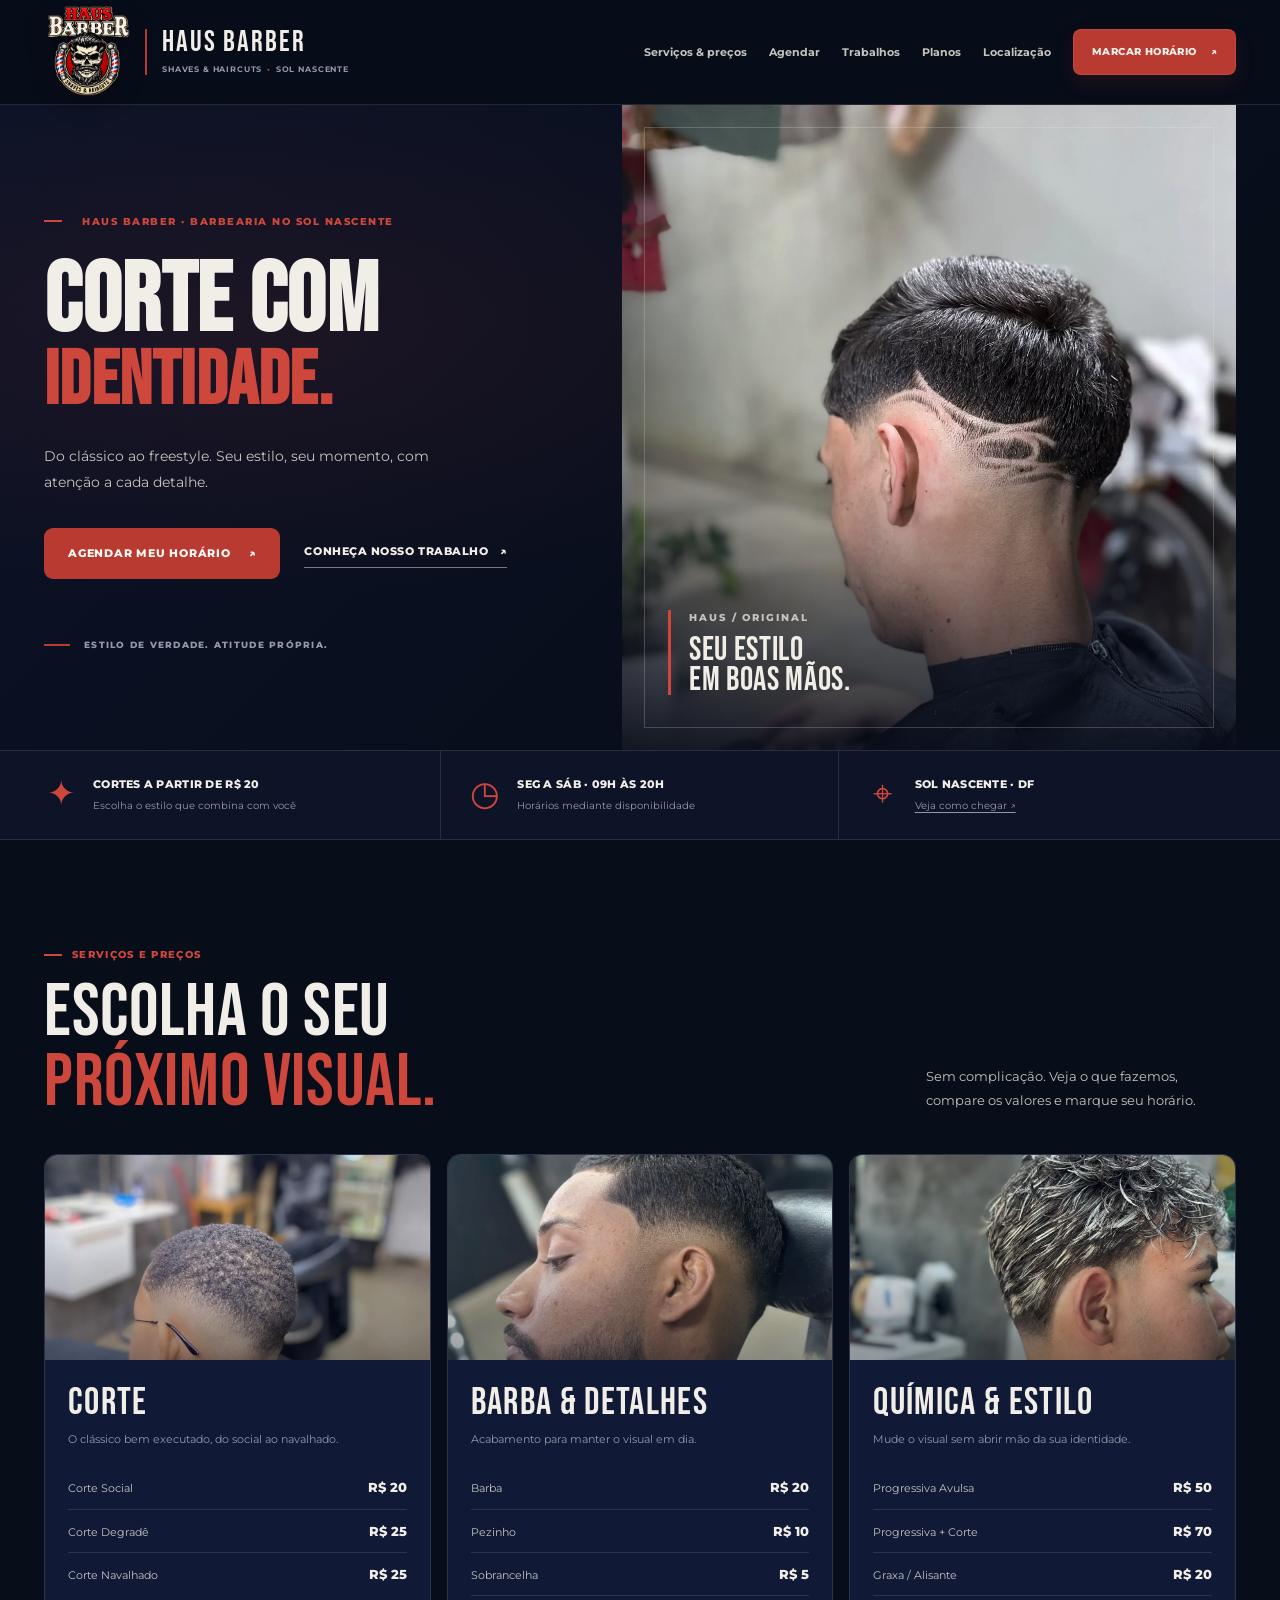
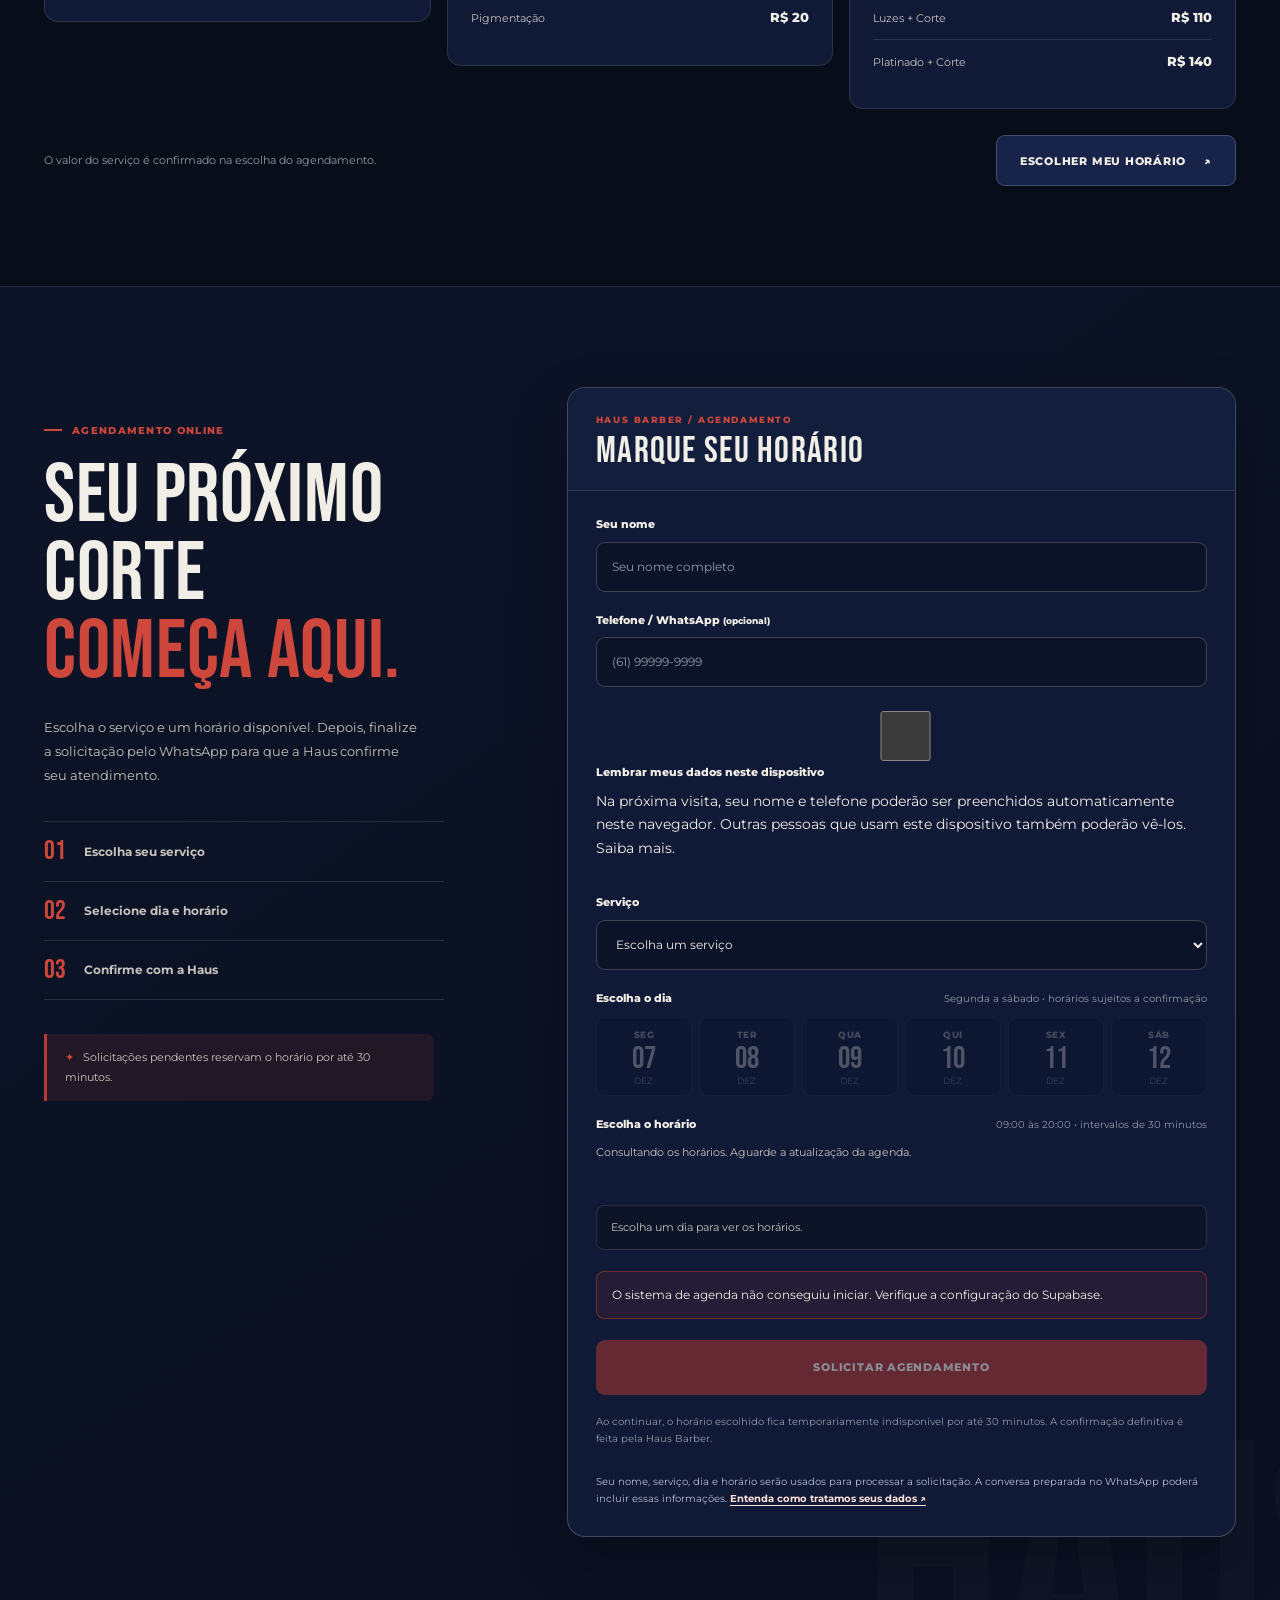
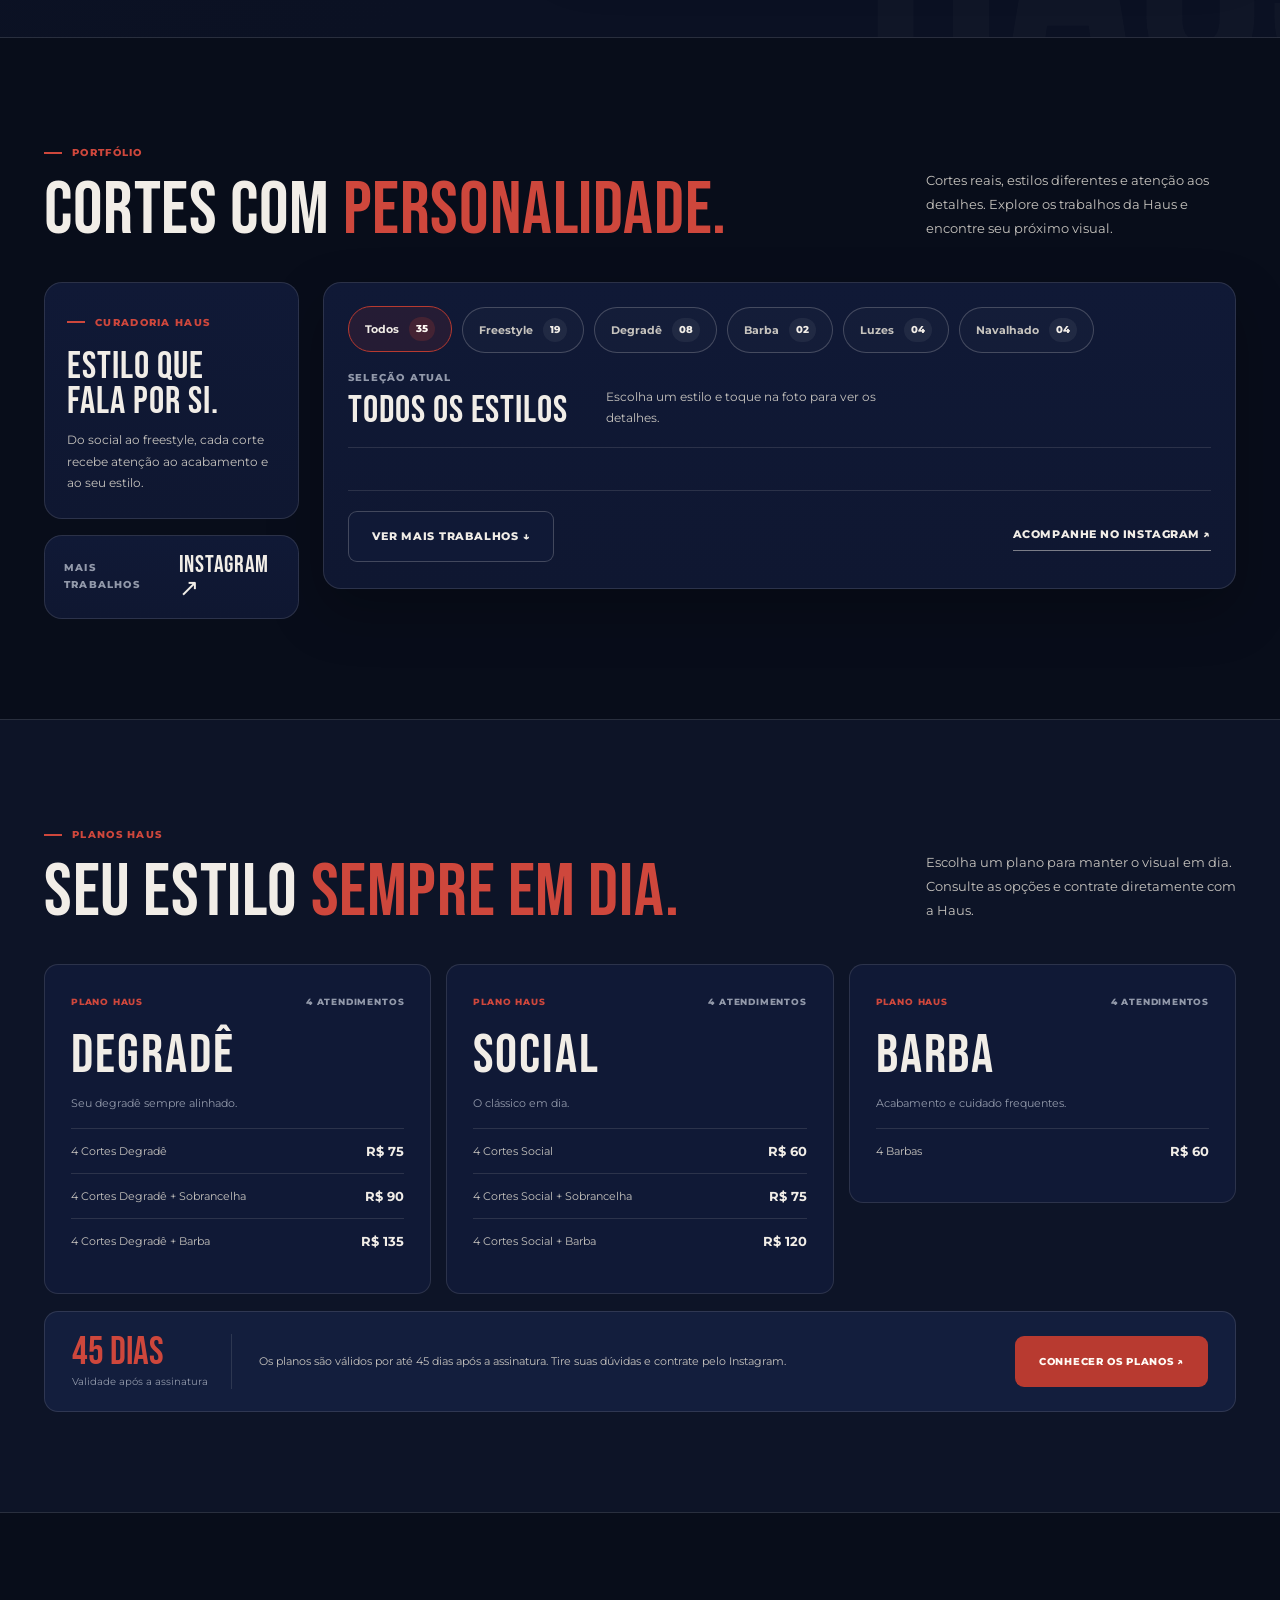
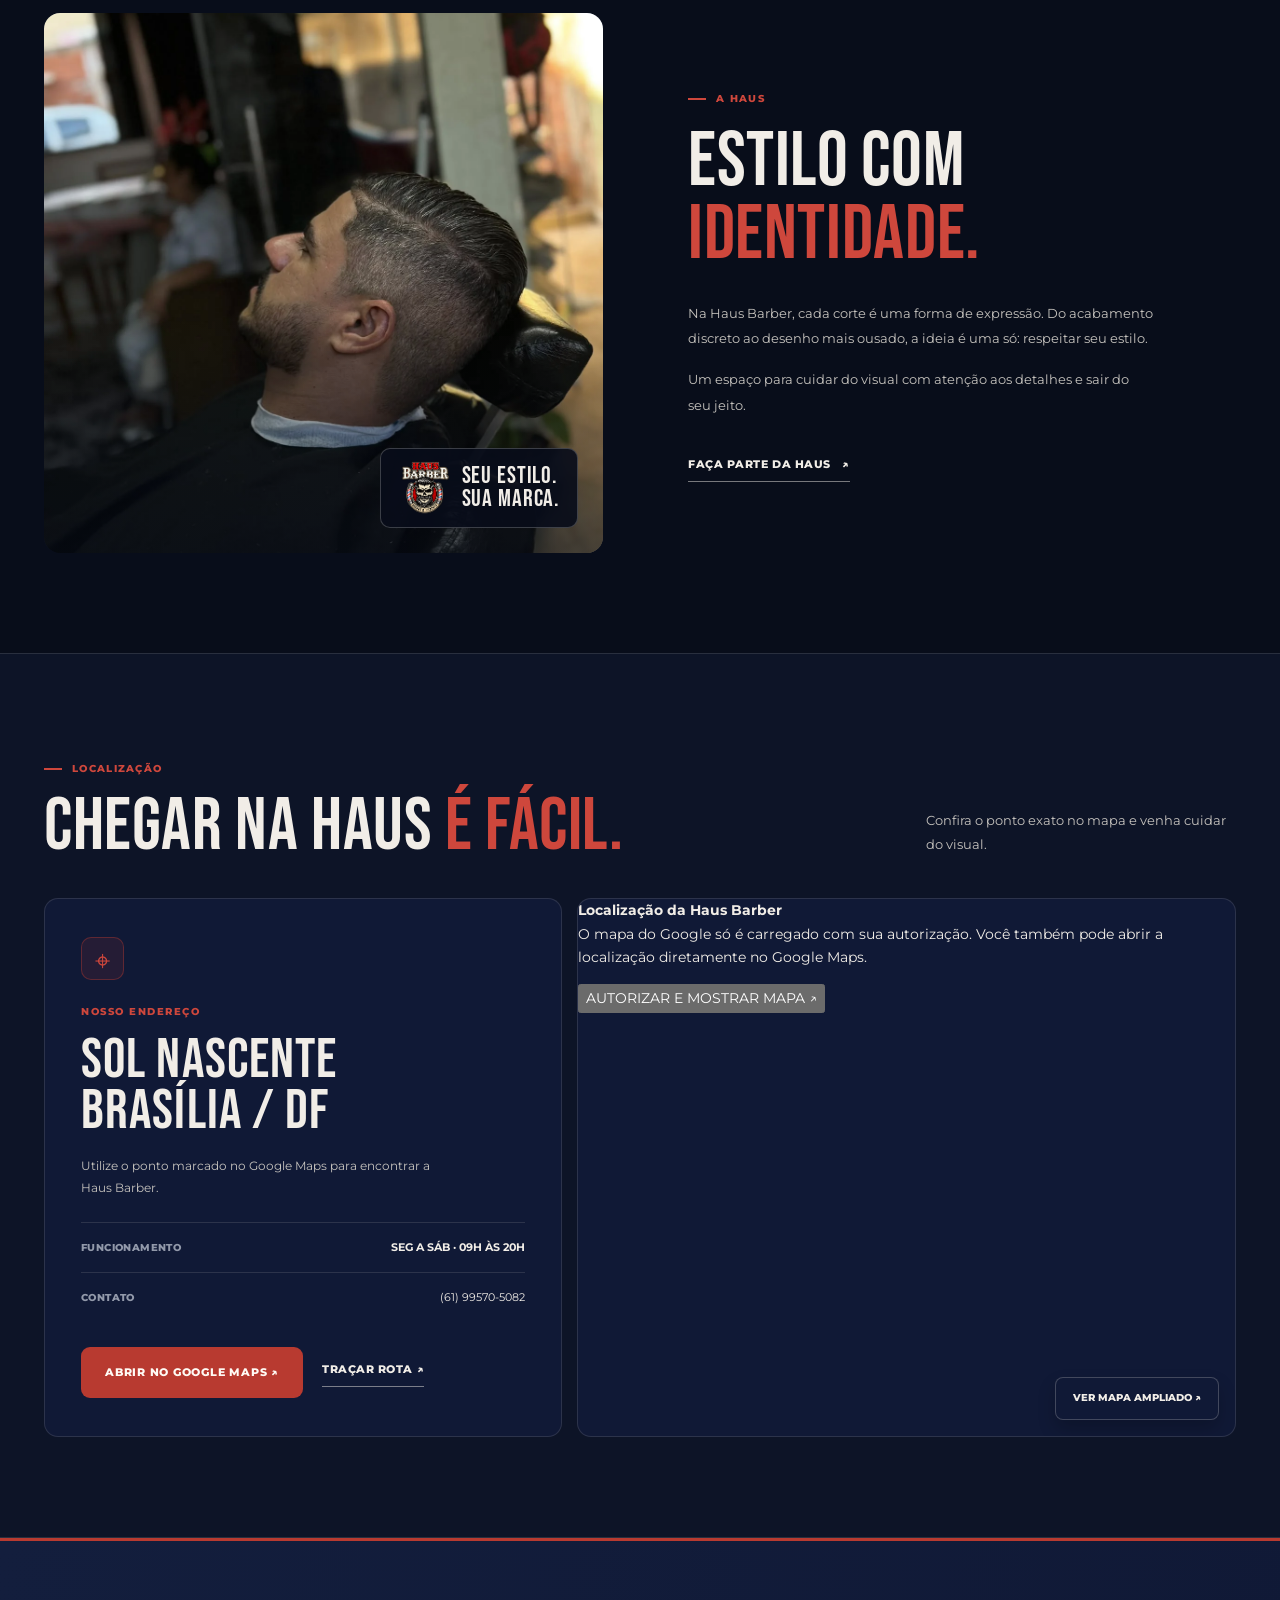
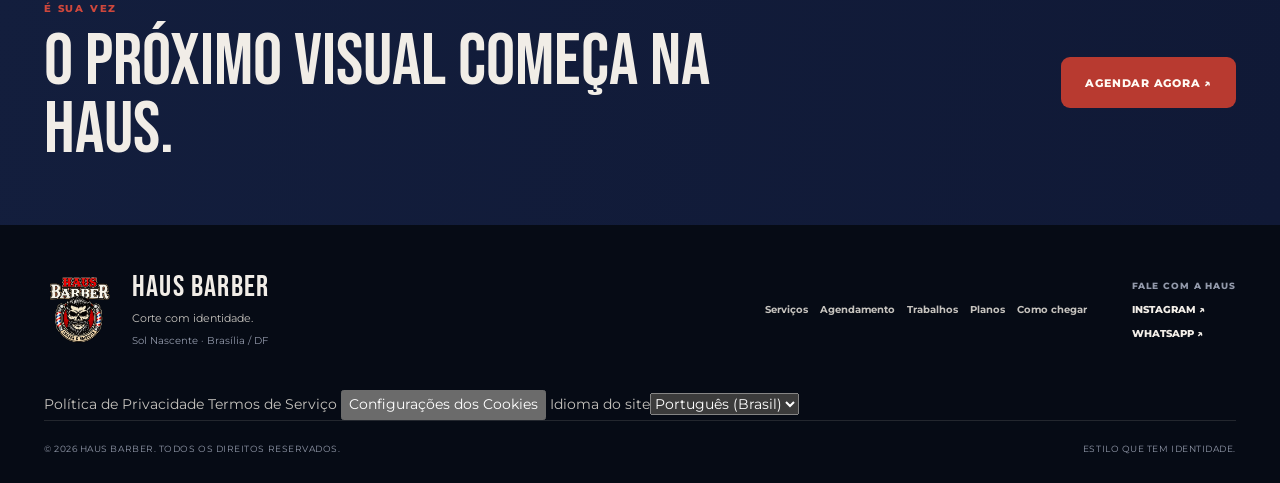
==== commit 517d02fd: "feat(haus): add local customer opt-in, privacy footer controls, language picker and blocked map embe" ====
--- a/index.html
+++ b/index.html
@@ -22,6 +22,7 @@
 <link href="https://fonts.googleapis.com/css2?family=Bebas+Neue&family=Montserrat:wght@400;500;600;700;800&display=swap" rel="stylesheet">
 <link rel="preload" as="image" href="portfolio-080.webp" fetchpriority="high">
 <link rel="stylesheet" href="style.css?v=14.0-logo-transparente">
+<link rel="stylesheet" href="haus-experience.css?v=1.0">
 <script type="application/ld+json">{"@context":"https://schema.org","@type":"BarberShop","name":"Haus Barber","image":"https://vyzo-studio.github.io/haus_barber/social-cover.jpg","url":"https://vyzo-studio.github.io/haus_barber/","telephone":"+5561995705082","address":{"@type":"PostalAddress","addressLocality":"Sol Nascente","addressRegion":"DF","addressCountry":"BR"},"geo":{"@type":"GeoCoordinates","latitude":-15.8246584,"longitude":-48.1270409},"openingHoursSpecification":[{"@type":"OpeningHoursSpecification","dayOfWeek":["Monday","Tuesday","Wednesday","Thursday","Friday","Saturday"],"opens":"09:00","closes":"20:00"}],"sameAs":["https://www.instagram.com/hausbarber_/"]}</script>
 </head>
 <body>
@@ -53,6 +54,16 @@
           </label>
 <input autocomplete="name" id="nome" maxlength="80" minlength="2" name="nome" placeholder="Seu nome completo" required="" type="text"/>
 </div>
+<div class="field field-full haus-contact-field">
+<label for="telefone">Telefone / WhatsApp <small>(opcional)</small></label>
+<input autocomplete="tel-national" id="telefone" maxlength="20" name="telefone" placeholder="(61) 99999-9999" type="tel" inputmode="tel"/>
+</div>
+<div class="field field-full haus-remember-field">
+<label class="haus-remember-label" for="haus-remember"><input id="haus-remember" type="checkbox"><span>Lembrar meus dados neste dispositivo</span></label>
+<p id="haus-remember-help">Na próxima visita, seu nome e telefone poderão ser preenchidos automaticamente neste navegador. Outras pessoas que usam este dispositivo também poderão vê-los. <a href="privacidade.html">Saiba mais</a>.</p>
+<button class="haus-forget-link" id="haus-forget" type="button" hidden>Esquecer meus dados deste dispositivo</button>
+<p id="haus-remember-status" role="status" aria-live="polite" hidden></p>
+</div>
 <div class="field field-full">
 <label for="servico">
             Serviço
@@ -419,10 +430,17 @@
 <div class="plan-grid"><article class="plan-card"><div class="plan-label"><span>PLANO HAUS</span><span>4 ATENDIMENTOS</span></div><h3>DEGRADÊ</h3><p>Seu degradê sempre alinhado.</p><ul><li><span>4 Cortes Degradê</span><b>R$ 75</b></li><li><span>4 Cortes Degradê + Sobrancelha</span><b>R$ 90</b></li><li><span>4 Cortes Degradê + Barba</span><b>R$ 135</b></li></ul></article><article class="plan-card"><div class="plan-label"><span>PLANO HAUS</span><span>4 ATENDIMENTOS</span></div><h3>SOCIAL</h3><p>O clássico em dia.</p><ul><li><span>4 Cortes Social</span><b>R$ 60</b></li><li><span>4 Cortes Social + Sobrancelha</span><b>R$ 75</b></li><li><span>4 Cortes Social + Barba</span><b>R$ 120</b></li></ul></article><article class="plan-card"><div class="plan-label"><span>PLANO HAUS</span><span>4 ATENDIMENTOS</span></div><h3>BARBA</h3><p>Acabamento e cuidado frequentes.</p><ul><li><span>4 Barbas</span><b>R$ 60</b></li></ul></article></div>
 <div class="plan-bottom"><div><strong>45 DIAS</strong><span>Validade após a assinatura</span></div><p>Os planos são válidos por até 45 dias após a assinatura. Tire suas dúvidas e contrate pelo Instagram.</p><a class="btn btn-accent" href="https://www.instagram.com/hausbarber_/" target="_blank" rel="noopener noreferrer">CONHECER OS PLANOS ↗</a></div></div></section>
 <section class="section about" id="sobre" aria-labelledby="about-title"><div class="container about-grid"><div class="about-images"><img class="about-img-primary" src="portfolio-102.webp" alt="Corte realizado na Haus Barber" loading="lazy" width="1200" height="1600"><div class="about-brand"><img src="logo-haus-barber-transparente.png" alt="Símbolo Haus Barber" width="98" height="98"><span>SEU ESTILO.<br>SUA MARCA.</span></div></div><div class="about-copy"><span class="eyebrow">A HAUS</span><h2 id="about-title">ESTILO COM <span>IDENTIDADE.</span></h2><p>Na Haus Barber, cada corte é uma forma de expressão. Do acabamento discreto ao desenho mais ousado, a ideia é uma só: respeitar seu estilo.</p><p>Um espaço para cuidar do visual com atenção aos detalhes e sair do seu jeito.</p><a class="text-link" href="#agendar">FAÇA PARTE DA HAUS <span aria-hidden="true">↗</span></a></div></div></section>
-<section class="section location" id="localizacao" aria-labelledby="location-title"><div class="container"><div class="section-top"><div><span class="eyebrow">LOCALIZAÇÃO</span><h2 id="location-title">CHEGAR NA HAUS <span>É FÁCIL.</span></h2></div><p>Confira o ponto exato no mapa e venha cuidar do visual.</p></div><div class="location-grid"><div class="location-card"><div class="location-pin" aria-hidden="true">⌖</div><span class="location-label">NOSSO ENDEREÇO</span><h3>SOL NASCENTE<br>BRASÍLIA / DF</h3><p>Utilize o ponto marcado no Google Maps para encontrar a Haus Barber.</p><div class="location-line"><span>FUNCIONAMENTO</span><strong>SEG A SÁB · 09H ÀS 20H</strong></div><div class="location-line"><span>CONTATO</span><a href="tel:+5561995705082">(61) 99570-5082</a></div><div class="location-buttons"><a class="btn btn-accent" href="https://www.google.com/maps/place/15%C2%B049%2728.8%22S+48%C2%B007%2737.4%22W/@-15.8246584,-48.1296158,17z/data=!3m1!4b1!4m4!3m3!8m2!3d-15.8246584!4d-48.1270409?hl=pt-BR&amp;entry=ttu&amp;g_ep=EgoyMDI2MTAwNy4wIKXMDSoASAFQAw%3D%3D" target="_blank" rel="noopener noreferrer">ABRIR NO GOOGLE MAPS ↗</a><a class="text-link light-link" href="https://www.google.com/maps/dir/?api=1&amp;destination=-15.8246584%2C-48.1270409" target="_blank" rel="noopener noreferrer">TRAÇAR ROTA ↗</a></div></div><div class="location-map"><iframe title="Mapa mostrando a localização exata da Haus Barber" loading="lazy" referrerpolicy="no-referrer-when-downgrade" src="https://maps.google.com/maps?q=-15.8246584%2C-48.1270409&amp;z=17&amp;output=embed"></iframe><a href="https://www.google.com/maps/place/15%C2%B049%2728.8%22S+48%C2%B007%2737.4%22W/@-15.8246584,-48.1296158,17z/data=!3m1!4b1!4m4!3m3!8m2!3d-15.8246584!4d-48.1270409?hl=pt-BR&amp;entry=ttu&amp;g_ep=EgoyMDI2MTAwNy4wIKXMDSoASAFQAw%3D%3D" class="map-overlay-link" target="_blank" rel="noopener noreferrer">VER MAPA AMPLIADO ↗</a></div></div></div></section>
+<section class="section location" id="localizacao" aria-labelledby="location-title"><div class="container"><div class="section-top"><div><span class="eyebrow">LOCALIZAÇÃO</span><h2 id="location-title">CHEGAR NA HAUS <span>É FÁCIL.</span></h2></div><p>Confira o ponto exato no mapa e venha cuidar do visual.</p></div><div class="location-grid"><div class="location-card"><div class="location-pin" aria-hidden="true">⌖</div><span class="location-label">NOSSO ENDEREÇO</span><h3>SOL NASCENTE<br>BRASÍLIA / DF</h3><p>Utilize o ponto marcado no Google Maps para encontrar a Haus Barber.</p><div class="location-line"><span>FUNCIONAMENTO</span><strong>SEG A SÁB · 09H ÀS 20H</strong></div><div class="location-line"><span>CONTATO</span><a href="tel:+5561995705082">(61) 99570-5082</a></div><div class="location-buttons"><a class="btn btn-accent" href="https://www.google.com/maps/place/15%C2%B049%2728.8%22S+48%C2%B007%2737.4%22W/@-15.8246584,-48.1296158,17z/data=!3m1!4b1!4m4!3m3!8m2!3d-15.8246584!4d-48.1270409?hl=pt-BR&amp;entry=ttu&amp;g_ep=EgoyMDI2MTAwNy4wIKXMDSoASAFQAw%3D%3D" target="_blank" rel="noopener noreferrer">ABRIR NO GOOGLE MAPS ↗</a><a class="text-link light-link" href="https://www.google.com/maps/dir/?api=1&amp;destination=-15.8246584%2C-48.1270409" target="_blank" rel="noopener noreferrer">TRAÇAR ROTA ↗</a></div></div><div class="location-map"><div class="haus-map-placeholder" id="haus-map-placeholder"><strong>Localização da Haus Barber</strong><p>O mapa do Google só é carregado com sua autorização. Você também pode abrir a localização diretamente no Google Maps.</p><button id="haus-load-map" type="button">AUTORIZAR E MOSTRAR MAPA ↗</button></div><iframe id="haus-external-map" title="Mapa mostrando a localização exata da Haus Barber" loading="lazy" referrerpolicy="no-referrer-when-downgrade" data-haus-src="https://maps.google.com/maps?q=-15.8246584%2C-48.1270409&amp;z=17&amp;output=embed" hidden></iframe><a href="https://www.google.com/maps/place/15%C2%B049%2728.8%22S+48%C2%B007%2737.4%22W/@-15.8246584,-48.1296158,17z/data=!3m1!4b1!4m4!3m3!8m2!3d-15.8246584!4d-48.1270409?hl=pt-BR&amp;entry=ttu&amp;g_ep=EgoyMDI2MTAwNy4wIKXMDSoASAFQAw%3D%3D" class="map-overlay-link" target="_blank" rel="noopener noreferrer">VER MAPA AMPLIADO ↗</a></div></div></div></section>
 <section class="final-cta"><div class="container final-layout"><div><span>É SUA VEZ</span><h2>O PRÓXIMO VISUAL <em>COMEÇA NA HAUS.</em></h2></div><a href="#agendar" class="btn btn-accent">AGENDAR AGORA ↗</a></div></section>
 </main>
-<footer class="site-footer"><div class="container footer-top"><a class="footer-logo" href="#inicio" aria-label="Voltar ao início"><img src="logo-haus-barber-transparente.png" alt="Haus Barber" width="95" height="95"></a><div class="footer-identity"><strong>HAUS BARBER</strong><span>Corte com identidade.</span><small>Sol Nascente · Brasília / DF</small></div><nav aria-label="Navegação do rodapé"><a href="#servicos">Serviços</a><a href="#agendar">Agendamento</a><a href="#trabalhos">Trabalhos</a><a href="#combos">Planos</a><a href="#localizacao">Como chegar</a><a href="privacidade.html">Privacidade</a></nav><div class="footer-social"><span>FALE COM A HAUS</span><a href="https://www.instagram.com/hausbarber_/" target="_blank" rel="noopener noreferrer">INSTAGRAM ↗</a><a href="https://wa.me/5561995705082" target="_blank" rel="noopener noreferrer">WHATSAPP ↗</a></div></div><div class="container footer-bottom"><span>© 2026 HAUS BARBER. TODOS OS DIREITOS RESERVADOS.</span><span>ESTILO QUE TEM IDENTIDADE.</span></div></footer>
+<footer class="site-footer"><div class="container footer-top"><a class="footer-logo" href="#inicio" aria-label="Voltar ao início"><img src="logo-haus-barber-transparente.png" alt="Haus Barber" width="95" height="95"></a><div class="footer-identity"><strong>HAUS BARBER</strong><span>Corte com identidade.</span><small>Sol Nascente · Brasília / DF</small></div><nav aria-label="Navegação do rodapé"><a href="#servicos">Serviços</a><a href="#agendar">Agendamento</a><a href="#trabalhos">Trabalhos</a><a href="#combos">Planos</a><a href="#localizacao">Como chegar</a></nav><div class="footer-social"><span>FALE COM A HAUS</span><a href="https://www.instagram.com/hausbarber_/" target="_blank" rel="noopener noreferrer">INSTAGRAM ↗</a><a href="https://wa.me/5561995705082" target="_blank" rel="noopener noreferrer">WHATSAPP ↗</a></div></div><div class="container haus-global-footer" aria-label="Privacidade e idiomas">
+<a href="privacidade.html" class="haus-global-link">Política de Privacidade</a>
+<a href="termos.html" class="haus-global-link">Termos de Serviço</a>
+<button id="haus-cookie-settings" class="haus-global-link haus-cookie-link" type="button">Configurações dos Cookies</button>
+<label class="haus-language-field"><span class="sr-only">Idioma do site</span><select class="haus-language-select" id="haus-language" aria-label="Idioma do site">
+<option value="pt-BR">Português (Brasil)</option><option value="en">English</option><option value="es">Español</option><option value="ja">日本語</option><option value="de">Deutsch</option>
+</select></label>
+</div><div class="container footer-bottom"><span>© 2026 HAUS BARBER. TODOS OS DIREITOS RESERVADOS.</span><span>ESTILO QUE TEM IDENTIDADE.</span></div></footer>
 <div class="haus-mobile-dock" aria-label="Acesso rápido"><a href="#servicos"><span aria-hidden="true">✦</span> SERVIÇOS</a><a class="haus-mobile-dock-primary" href="#agendar"><span aria-hidden="true">↗</span> AGENDAR</a><a href="#localizacao"><span aria-hidden="true">⌖</span> MAPA</a></div>
 <div aria-label="Visualização ampliada do portfólio" aria-modal="true" class="lightbox" hidden="" id="lightbox" role="dialog">
 <button aria-label="Fechar imagem" class="lightbox-close" type="button">
@@ -439,8 +457,10 @@
     </button>
 </div>
 <script src="https://cdn.jsdelivr.net/npm/@supabase/supabase-js@2.118.0" defer></script>
-<script src="config.js?v=5.0" defer></script>
-<script src="script.js?v=15.0" defer></script>
-<script src="haus-public-dynamic.js?v=1.0" defer></script>
+<script src="config.js?v=5.1" defer></script>
+<script src="script.js?v=16.0" defer></script>
+<script src="haus-public-dynamic.js?v=1.1" defer></script>
+<script src="haus-i18n-data.js?v=1.0" defer></script>
+<script src="haus-experience.js?v=1.0" defer></script>
 </body>
 </html>
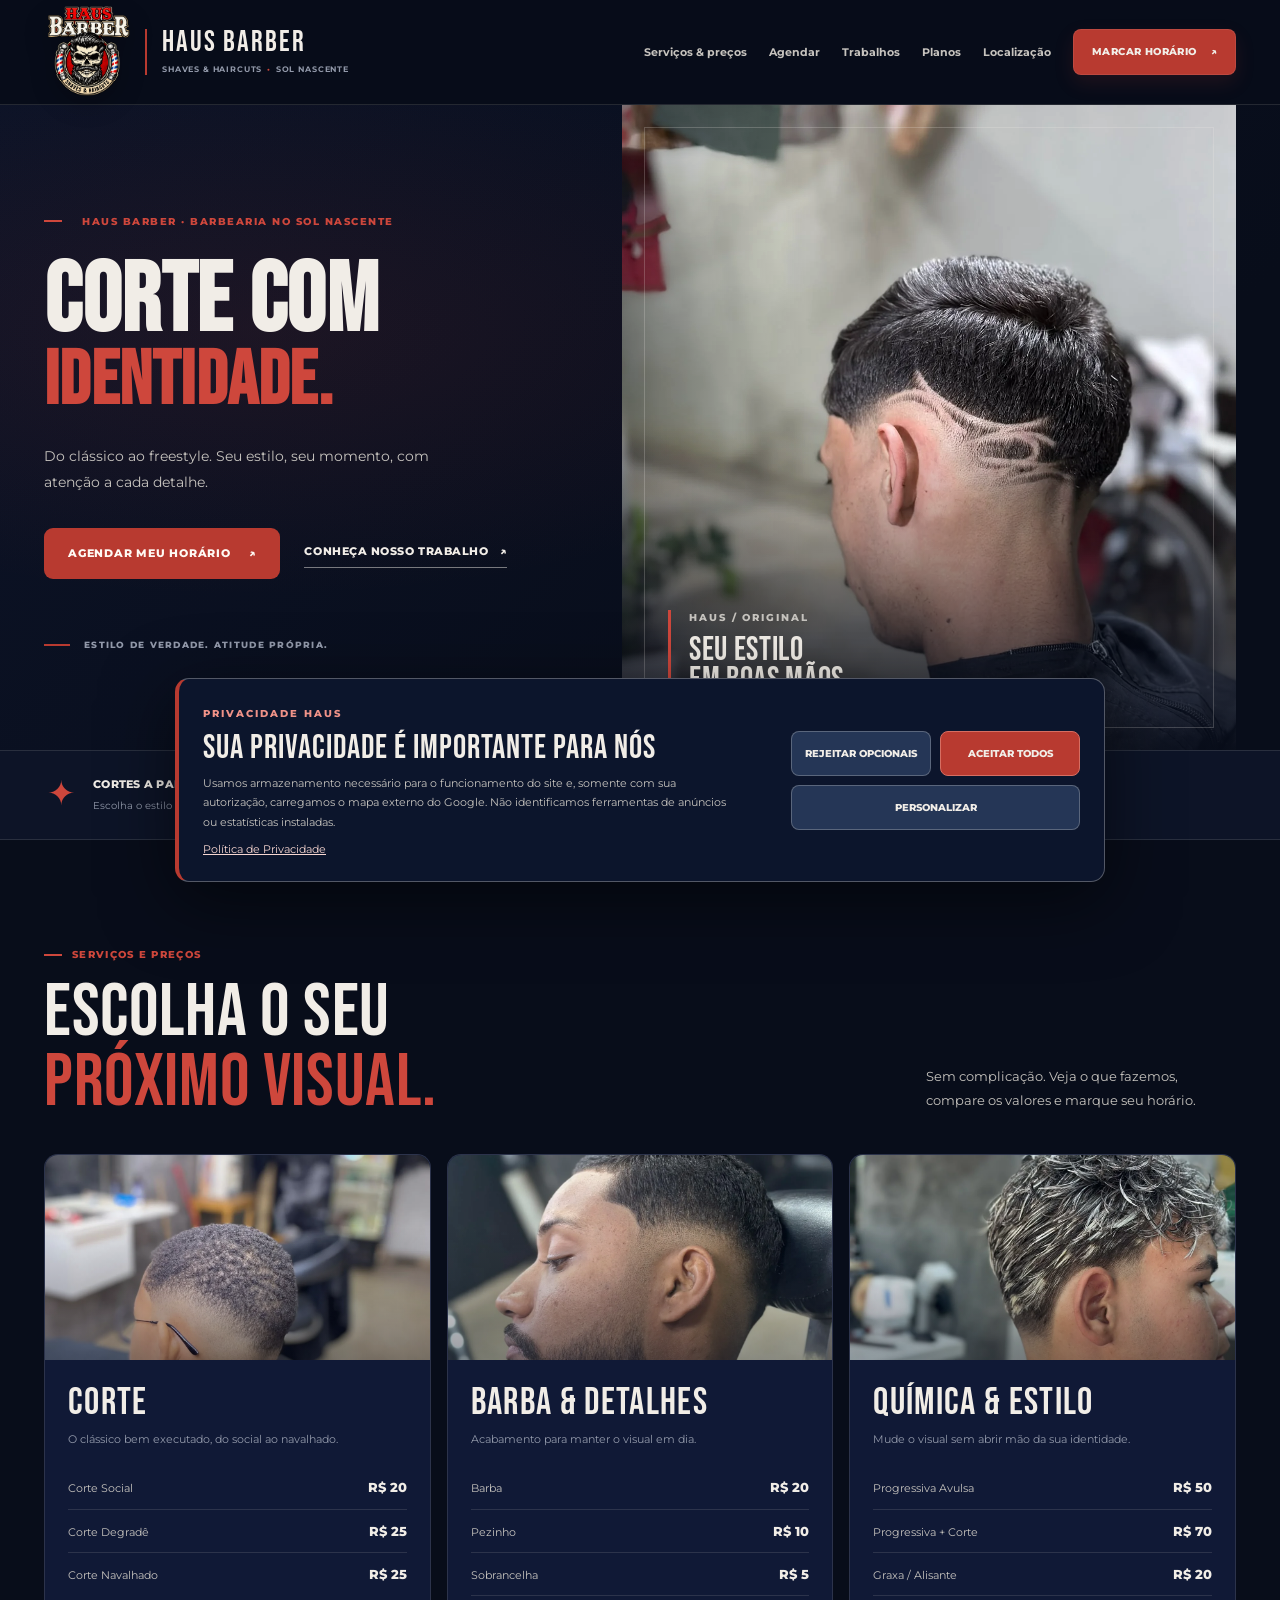
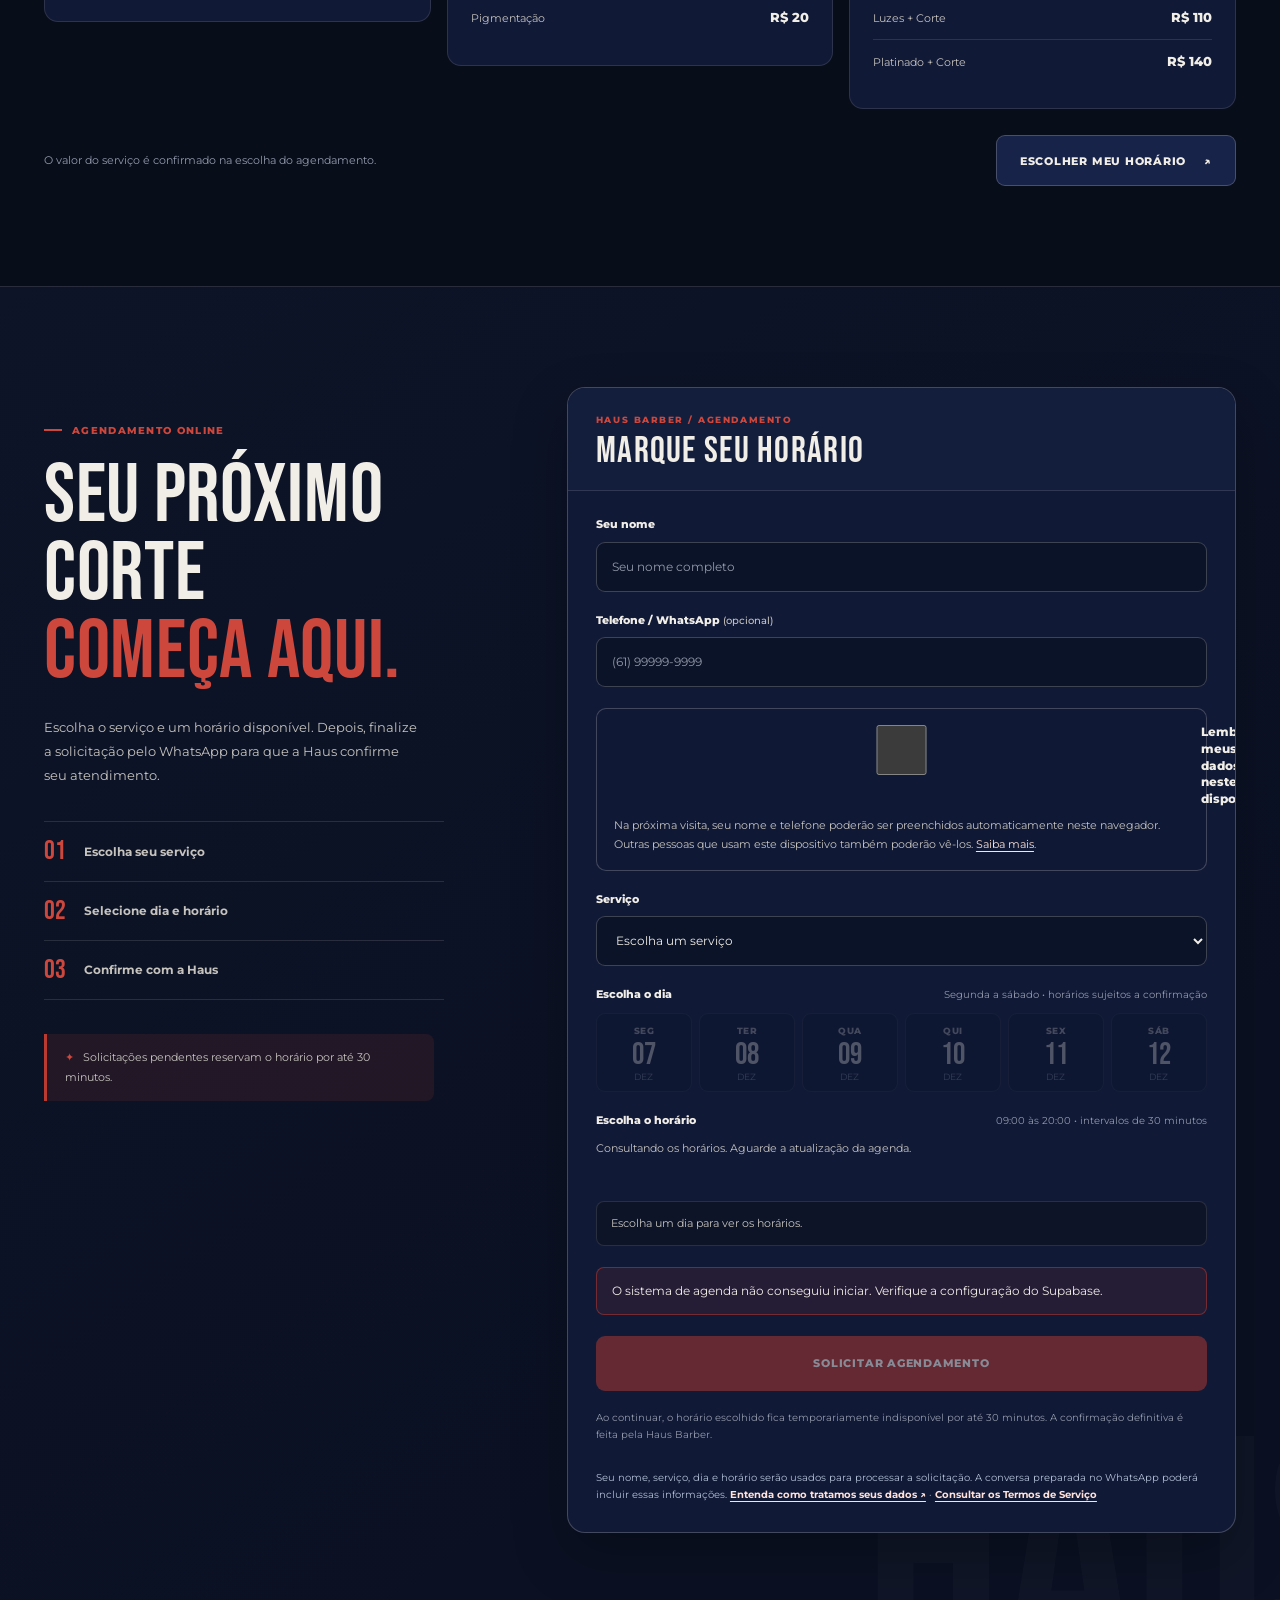
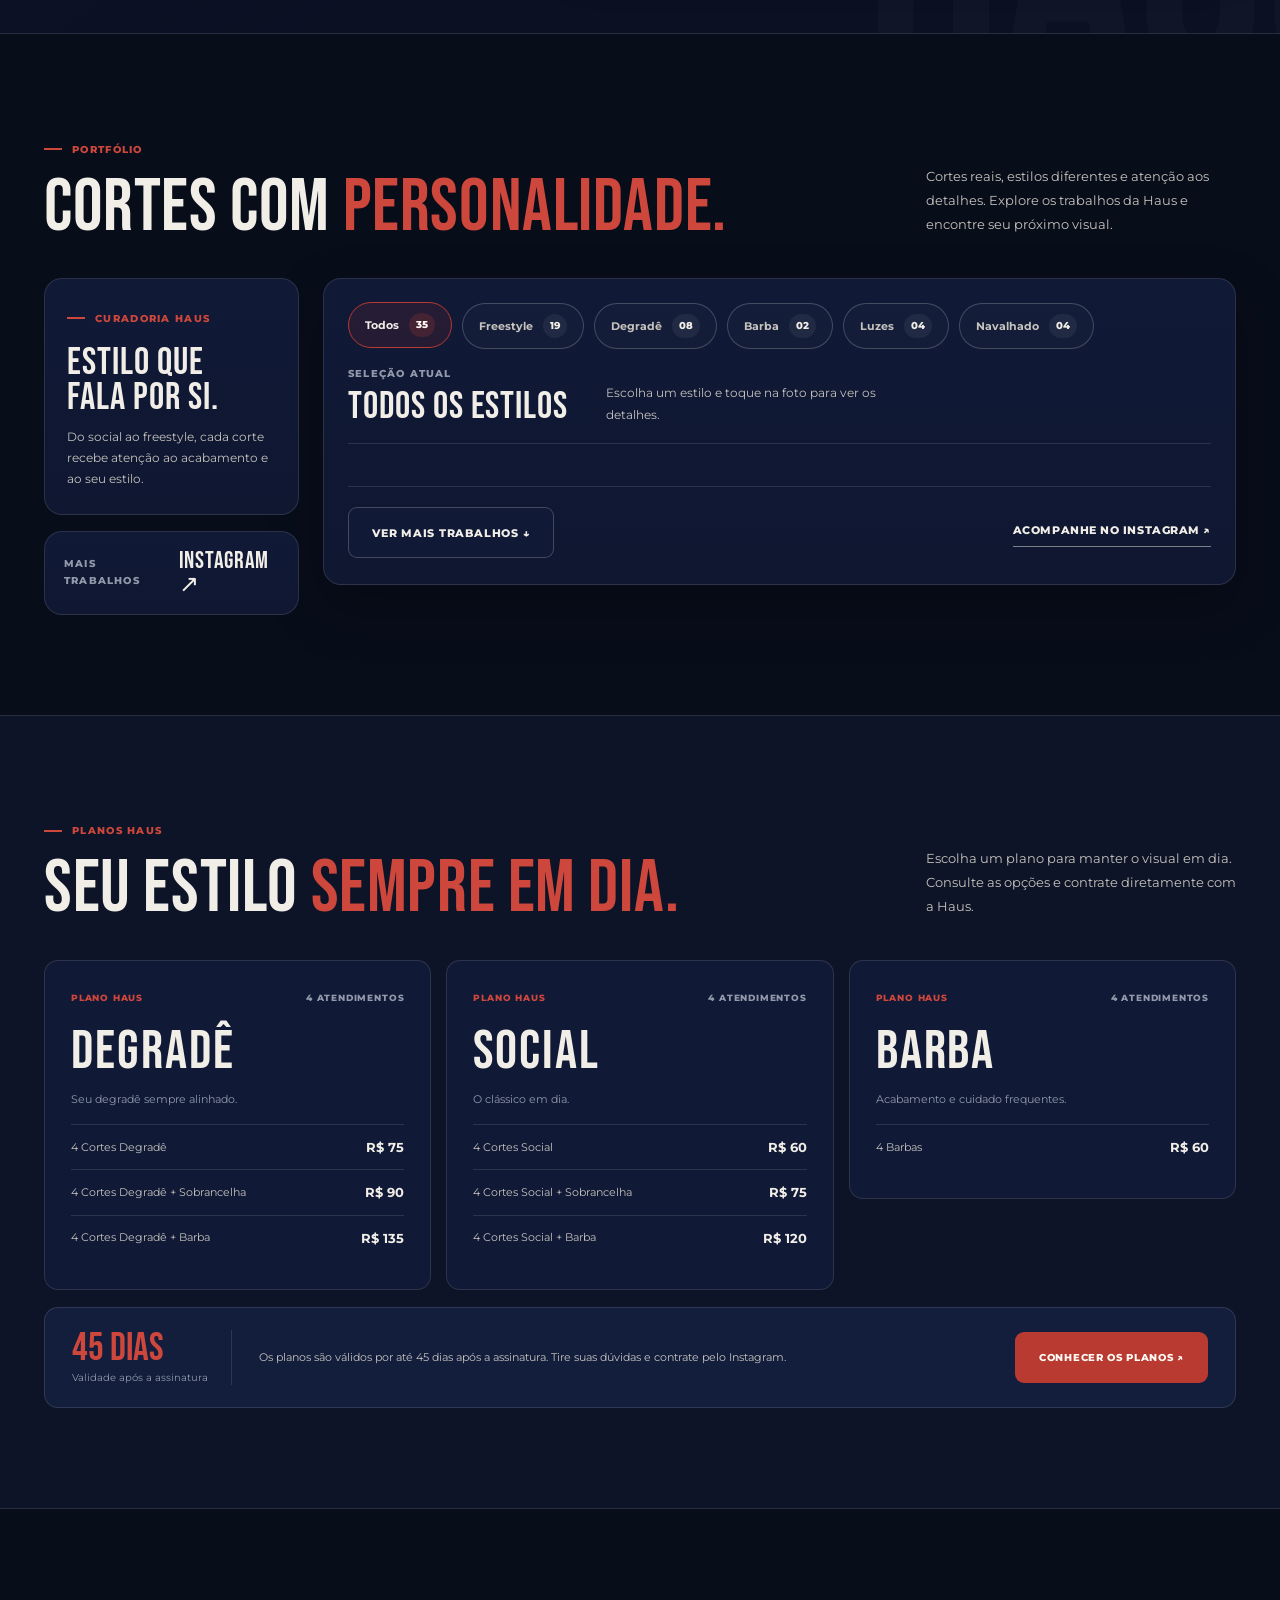
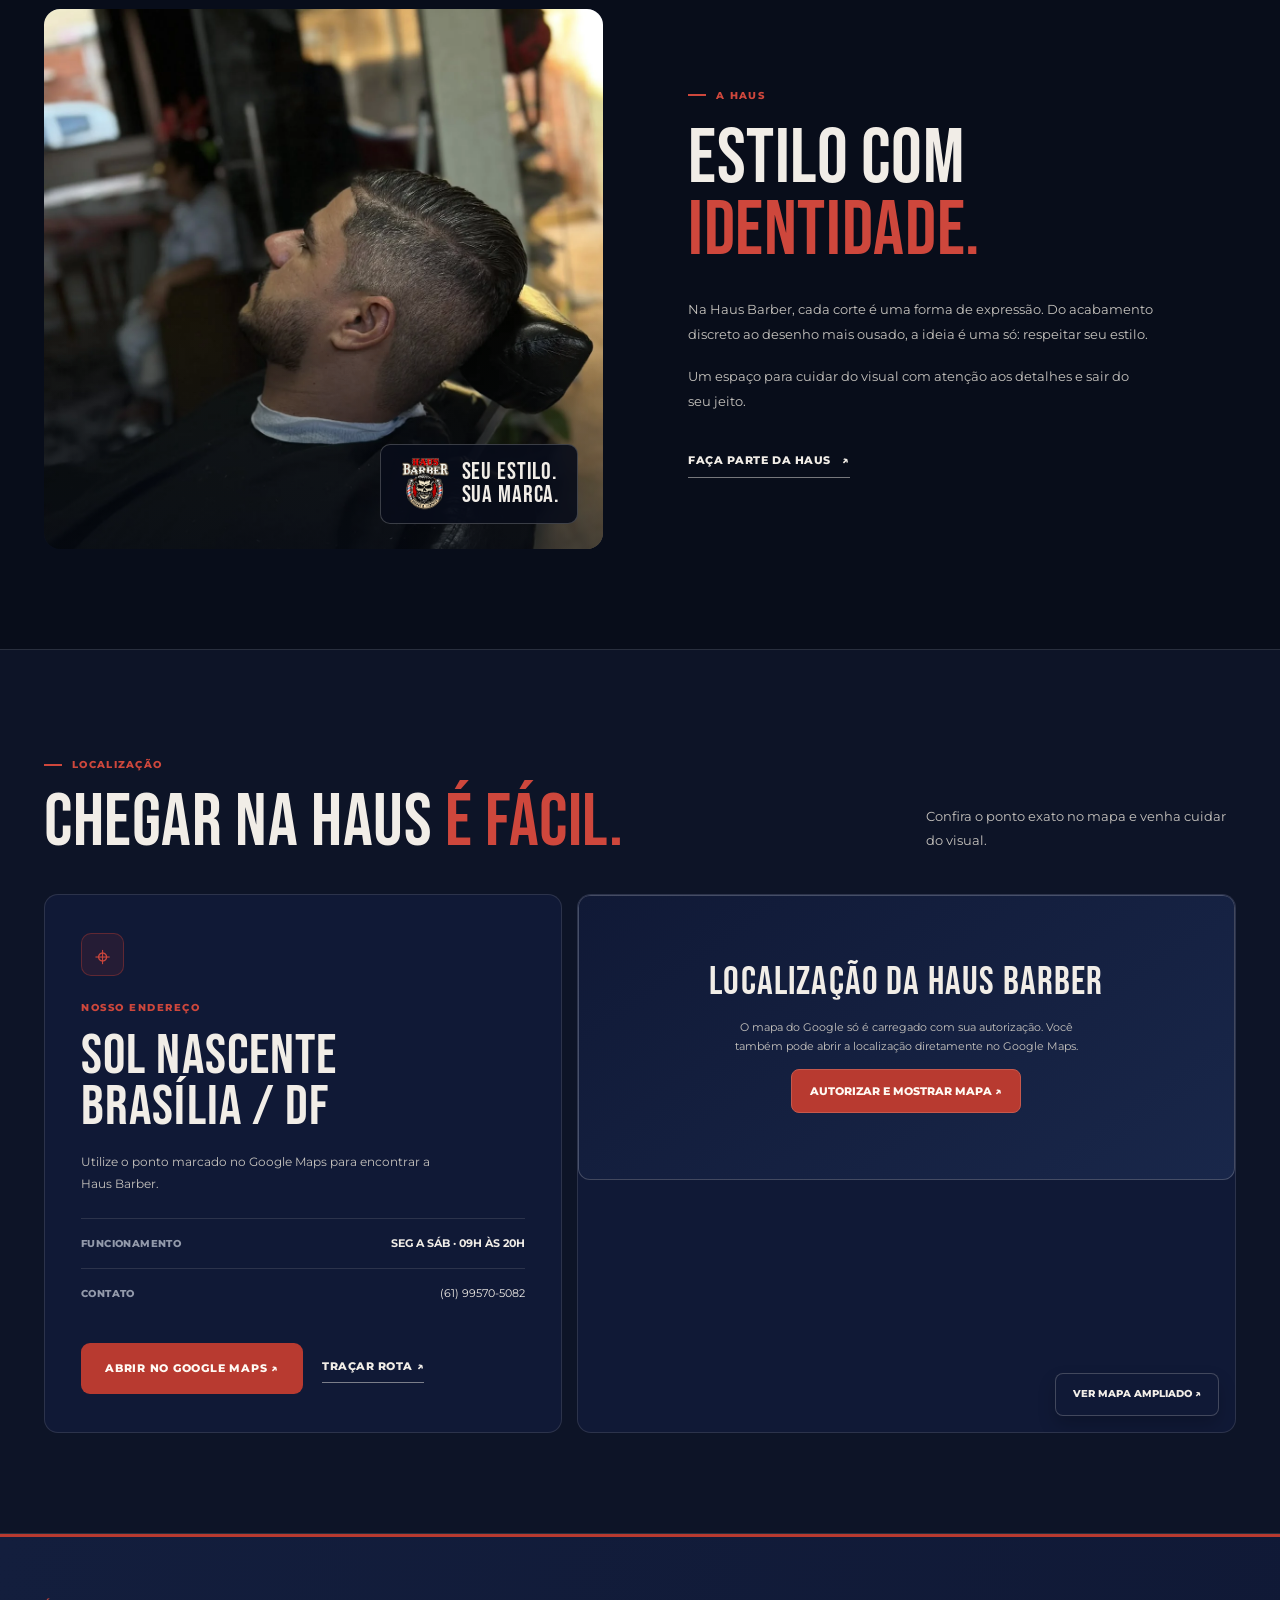
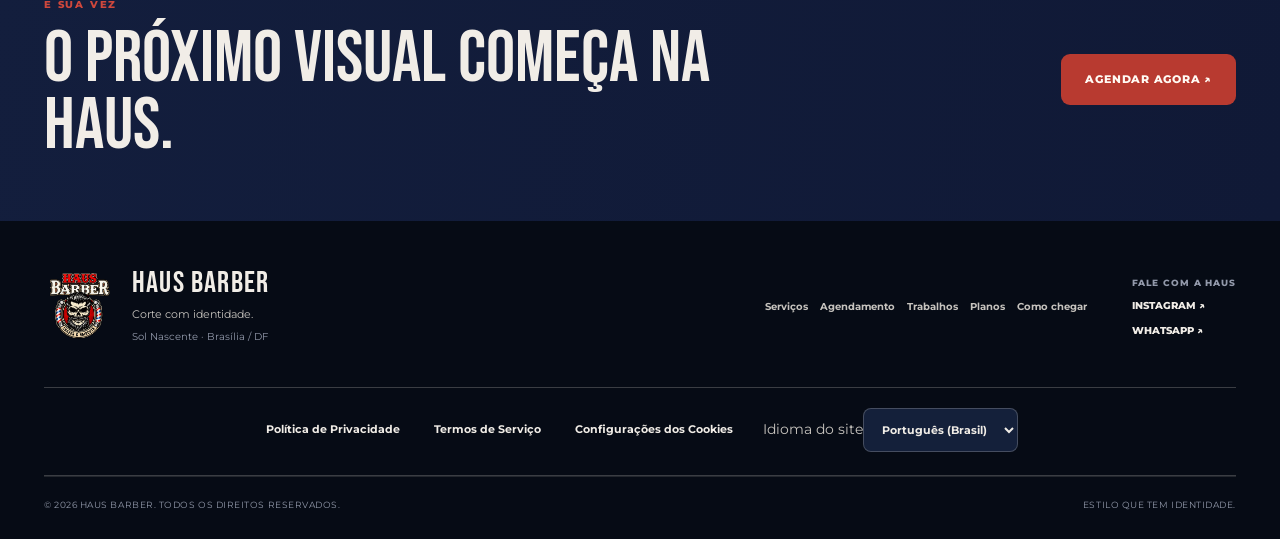
==== commit 54837d84: "feat(haus): link actual terms before booking request and refresh localized booking script" ====
--- a/index.html
+++ b/index.html
@@ -144,7 +144,7 @@
           indisponível por até 30 minutos.
           A confirmação definitiva é feita pela Haus Barber.
         </p>
-<p class="form-note field-full haus-privacy-notice">Seu nome, serviço, dia e horário serão usados para processar a solicitação. A conversa preparada no WhatsApp poderá incluir essas informações. <a href="privacidade.html" target="_blank" rel="noopener noreferrer">Entenda como tratamos seus dados ↗</a></p>
+<p class="form-note field-full haus-privacy-notice">Seu nome, serviço, dia e horário serão usados para processar a solicitação. A conversa preparada no WhatsApp poderá incluir essas informações. <a href="privacidade.html" target="_blank" rel="noopener noreferrer">Entenda como tratamos seus dados ↗</a> · <a href="termos.html" target="_blank" rel="noopener noreferrer">Consultar os Termos de Serviço</a></p>
 <noscript>
 <p class="form-note field-full">
             Ative o JavaScript para escolher
@@ -458,7 +458,7 @@
 </div>
 <script src="https://cdn.jsdelivr.net/npm/@supabase/supabase-js@2.118.0" defer></script>
 <script src="config.js?v=5.1" defer></script>
-<script src="script.js?v=16.0" defer></script>
+<script src="script.js?v=17.0" defer></script>
 <script src="haus-public-dynamic.js?v=1.1" defer></script>
 <script src="haus-i18n-data.js?v=1.0" defer></script>
 <script src="haus-experience.js?v=1.0" defer></script>
--- a/haus-experience.css
+++ b/haus-experience.css
@@ -0,0 +1,57 @@
+/* Haus Barber: privacy, consent, opt-in and i18n. Original Navy / Cream / Red design preserved. */
+:root{--haus-exp-bg:#080d1a;--haus-exp-panel:#101936;--haus-exp-accent:#b83a30;--haus-exp-cream:#f1ede7;--haus-exp-muted:#c6c3be;--haus-exp-line:rgba(241,237,231,.22)}
+.haus-global-footer{display:flex;align-items:center;justify-content:center;flex-wrap:wrap;gap:14px 26px;padding:20px 0 23px;border-block:1px solid var(--haus-exp-line);min-width:0}
+.haus-global-link{appearance:none;display:inline-flex;align-items:center;justify-content:center;min-height:44px;padding:9px 4px;background:transparent;border:0;color:var(--haus-exp-cream);font:700 11px/1.5 Montserrat,Arial,sans-serif;text-decoration:none;text-align:center;cursor:pointer}
+.haus-global-link:hover,.haus-global-link:focus-visible{color:#ffb7b1;text-decoration:underline;text-underline-offset:4px}
+.haus-language-field{display:flex;align-items:center;min-width:0;position:relative}
+.haus-language-select{appearance:auto;min-height:44px;padding:8px 14px;max-width:min(100%,255px);background:#14203a;border:1px solid var(--haus-exp-line);border-radius:8px;color:var(--haus-exp-cream);font:700 11px/1.4 Montserrat,Arial,sans-serif;cursor:pointer}
+.haus-language-select option{background:#101936;color:white}
+.haus-language-select:focus-visible,.haus-cookie-btn:focus-visible,.haus-cookie-toggle:focus-visible,.haus-map-placeholder button:focus-visible,.haus-remember-label input:focus-visible,.haus-forget-link:focus-visible{outline:3px solid #f29288;outline-offset:3px}
+.haus-remember-field{border:1px solid var(--haus-exp-line);padding:15px 17px;border-radius:10px;background:rgba(16,25,54,.64)}
+.booking-form .haus-remember-label{display:flex;align-items:flex-start;gap:12px;cursor:pointer;min-height:30px;font-weight:800;font-size:12px;margin:0}
+.haus-remember-label input{flex:none;accent-color:var(--haus-exp-accent);margin:1px 0;width:19px;height:19px}
+.haus-remember-field p{margin:8px 0 0;color:var(--haus-exp-muted);font-size:11px;line-height:1.75}
+.haus-remember-field a{color:#ffe3da;text-decoration:underline;text-underline-offset:3px}
+.haus-forget-link{border:0;background:transparent;color:#ffb8b0;font-size:11px;font-weight:800;cursor:pointer;min-height:35px;padding:7px 0;margin-top:7px;text-decoration:underline;text-underline-offset:3px}
+.haus-contact-field small{font-weight:500;font-size:10px;color:var(--haus-exp-muted)}
+.haus-map-placeholder{width:100%;min-height:285px;padding:28px;display:flex;flex-direction:column;align-items:center;justify-content:center;text-align:center;gap:14px;background:linear-gradient(145deg,#101936,#19274a);border:1px solid var(--haus-exp-line);border-radius:12px}
+.haus-map-placeholder strong{font:400 clamp(27px,4vw,39px)/1.08 'Bebas Neue',Impact,sans-serif;letter-spacing:.03em;color:var(--haus-exp-cream)}
+.haus-map-placeholder p{max-width:370px;margin:0;color:var(--haus-exp-muted);font-size:11px;line-height:1.7}
+.haus-map-placeholder button{border:1px solid #c6584c;border-radius:8px;background:var(--haus-exp-accent);color:#fff9f2;padding:12px 18px;font:800 11px Montserrat,Arial,sans-serif;cursor:pointer;min-height:44px}
+.haus-map-placeholder button:hover{background:#ce473c}
+#haus-external-map[hidden],.haus-cookie-banner[hidden],.haus-cookie-overlay[hidden]{display:none!important}
+#haus-external-map{width:100%;height:100%;min-height:300px;border:0}
+.haus-cookie-banner{position:fixed;z-index:250;bottom:18px;left:50%;transform:translateX(-50%);width:min(100% - 28px,930px);padding:22px 24px;border:1px solid rgba(241,237,231,.31);border-left:4px solid var(--haus-exp-accent);border-radius:14px;background:#0c152c;box-shadow:0 18px 70px rgba(0,0,0,.55);color:var(--haus-exp-cream);display:flex;align-items:center;justify-content:space-between;gap:25px}
+.haus-cookie-copy{min-width:0;max-width:530px}
+.haus-cookie-copy .haus-cookie-kicker{font:800 10px Montserrat,Arial,sans-serif;letter-spacing:.2em;color:#ef9288}
+.haus-cookie-copy h2{font:400 clamp(26px,4vw,33px)/1 'Bebas Neue',Impact,sans-serif;letter-spacing:.03em;margin:7px 0 9px;color:var(--haus-exp-cream)}
+.haus-cookie-copy p{margin:0;color:var(--haus-exp-muted);font-size:11px;line-height:1.75}
+.haus-cookie-copy a{color:#f7d6d1;text-decoration:underline}
+.haus-cookie-actions{display:grid;grid-template-columns:repeat(2,minmax(118px,1fr));gap:9px;min-width:280px}
+.haus-cookie-btn{background:#253656;color:var(--haus-exp-cream);border:1px solid rgba(241,237,231,.26);border-radius:8px;min-height:45px;padding:11px 13px;font:800 10px/1.3 Montserrat,Arial,sans-serif;white-space:normal;cursor:pointer}
+.haus-cookie-btn:hover{background:#344563}
+.haus-cookie-btn.primary{background:var(--haus-exp-accent);border-color:#d66e62}
+.haus-cookie-btn.primary:hover{background:#ce473c}
+.haus-cookie-btn.full{grid-column:1 / -1}
+.haus-cookie-overlay{position:fixed;inset:0;z-index:260;display:grid;place-items:center;padding:14px;background:rgba(3,7,17,.82);backdrop-filter:blur(7px)}
+.haus-cookie-panel{width:min(100%,520px);max-height:calc(100dvh - 28px);overflow-y:auto;border:1px solid var(--haus-exp-line);border-radius:15px;padding:27px;background:#111d37;box-shadow:0 20px 75px rgba(0,0,0,.55);color:var(--haus-exp-cream)}
+.haus-cookie-panel-head{display:flex;align-items:flex-start;justify-content:space-between;gap:15px}
+.haus-cookie-panel h2{font:400 clamp(28px,5vw,42px)/1 'Bebas Neue',Impact,sans-serif;letter-spacing:.03em;margin:0 0 14px}
+.haus-cookie-panel p{font-size:11px;line-height:1.7;color:var(--haus-exp-muted);margin:8px 0}
+.haus-cookie-dismiss{min-width:38px;min-height:38px;border:1px solid var(--haus-exp-line);border-radius:8px;color:var(--haus-exp-cream);background:#283553;font-size:22px;cursor:pointer}
+.haus-cookie-pref{display:flex;align-items:flex-start;justify-content:space-between;gap:15px;margin-top:17px;border:1px solid var(--haus-exp-line);border-radius:10px;padding:14px;background:#192944}
+.haus-cookie-pref strong{display:block;font-size:12px;margin-bottom:4px}
+.haus-cookie-pref p{margin:0;font-size:10px}
+.haus-cookie-pref input{flex:none;width:22px;height:22px;accent-color:var(--haus-exp-accent);margin:3px 0;cursor:pointer}
+.haus-cookie-pref .haus-essential-tag{font-size:9px;font-weight:800;color:#bbd9c7;white-space:nowrap}
+.haus-cookie-panel-actions{display:grid;grid-template-columns:repeat(2,minmax(0,1fr));gap:9px;margin-top:23px}
+.haus-cookie-panel-actions .haus-cookie-btn:first-child{grid-column:1/-1}
+.haus-privacy-sr-only{position:absolute!important;width:1px;height:1px;overflow:hidden;clip-path:inset(50%);white-space:nowrap}
+html[lang="ja"] body{font-family:'Noto Sans JP','Hiragino Kaku Gothic ProN',YuGothic,Meiryo,Montserrat,Arial,sans-serif}
+html[lang="ja"] .haus-global-link,html[lang="ja"] .haus-cookie-btn,html[lang="ja"] .haus-cookie-copy p{font-family:inherit;letter-spacing:0}
+html[lang="de"] .haus-cookie-btn,html[lang="de"] .haus-global-link{overflow-wrap:anywhere}
+.haus-global-footer *{min-width:0}
+@media(max-width:900px){.haus-cookie-banner{flex-direction:column;align-items:stretch;gap:16px}.haus-cookie-actions{min-width:0}.haus-cookie-copy{max-width:none}}
+@media(max-width:620px){.haus-global-footer{display:grid;grid-template-columns:repeat(2,minmax(0,1fr));gap:7px 12px;justify-items:stretch}.haus-global-link,.haus-language-select{width:100%;font-size:10px;justify-content:center}.haus-language-field{width:100%}.haus-cookie-banner{bottom:8px;width:calc(100% - 16px);padding:16px;border-radius:12px}.haus-cookie-actions{grid-template-columns:repeat(2,minmax(0,1fr))}.haus-cookie-btn{font-size:10px;padding:9px;min-height:46px}.haus-cookie-panel{padding:19px}.haus-cookie-panel-actions{gap:7px}}
+@media(max-width:360px){.haus-global-footer{grid-template-columns:1fr}.haus-cookie-actions{grid-template-columns:1fr}.haus-cookie-btn.full{grid-column:auto}.haus-cookie-pref{padding:11px}.haus-cookie-panel-actions{grid-template-columns:1fr}.haus-cookie-panel-actions .haus-cookie-btn:first-child{grid-column:auto}}
+@media(prefers-reduced-motion:reduce){.haus-cookie-banner,.haus-cookie-overlay{animation:none!important;transition:none!important}}
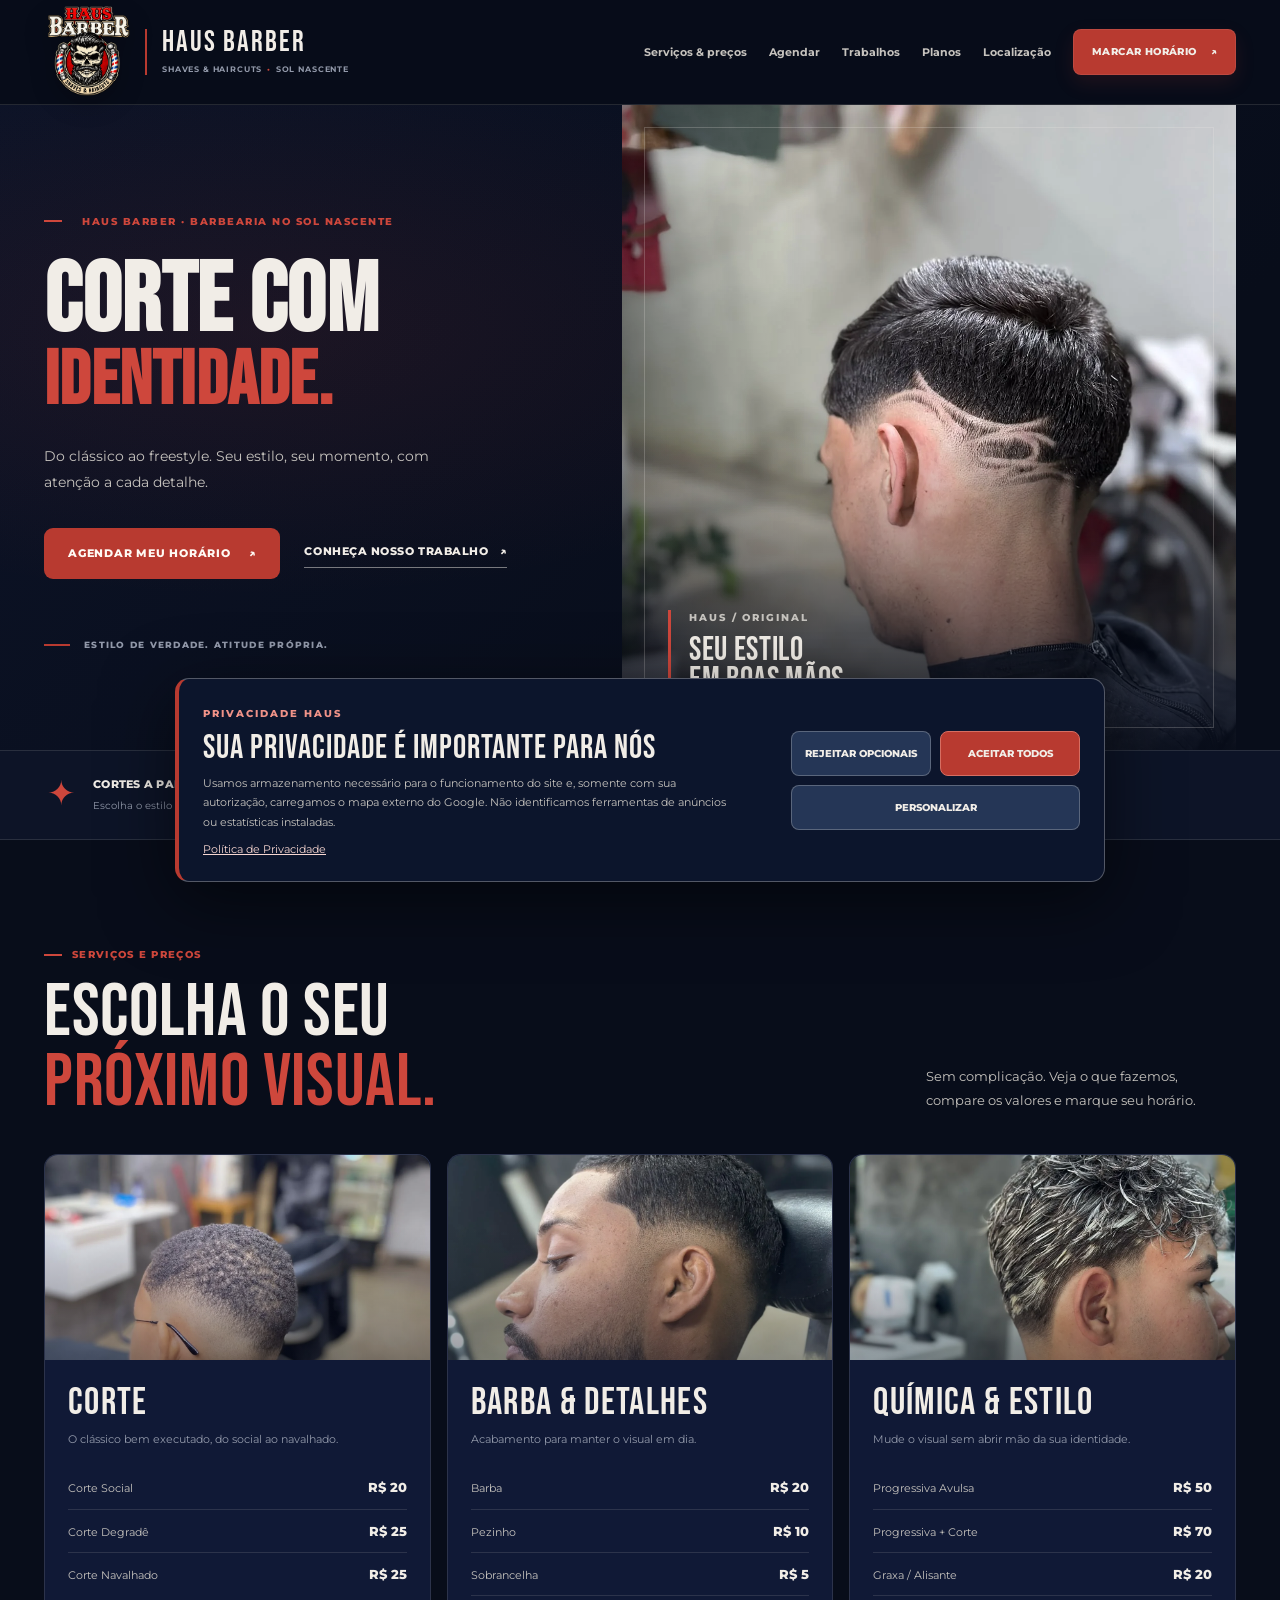
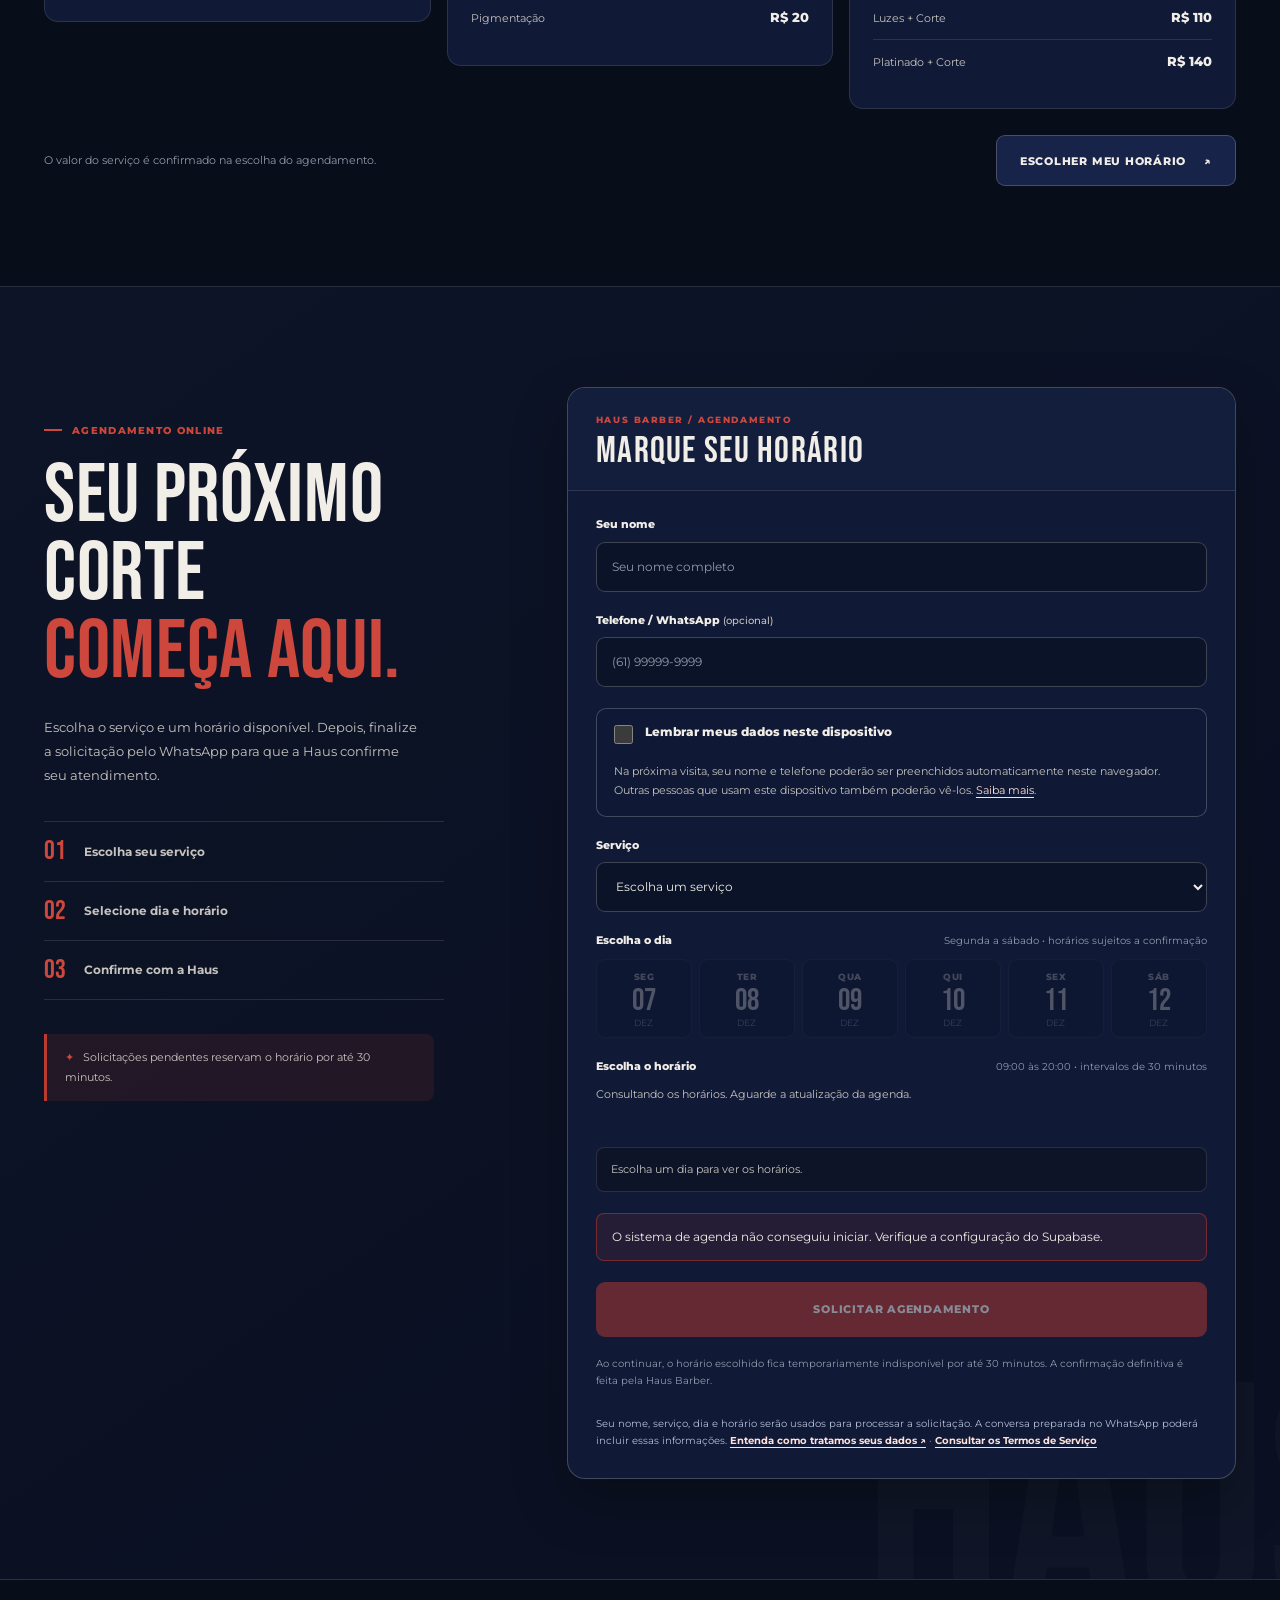
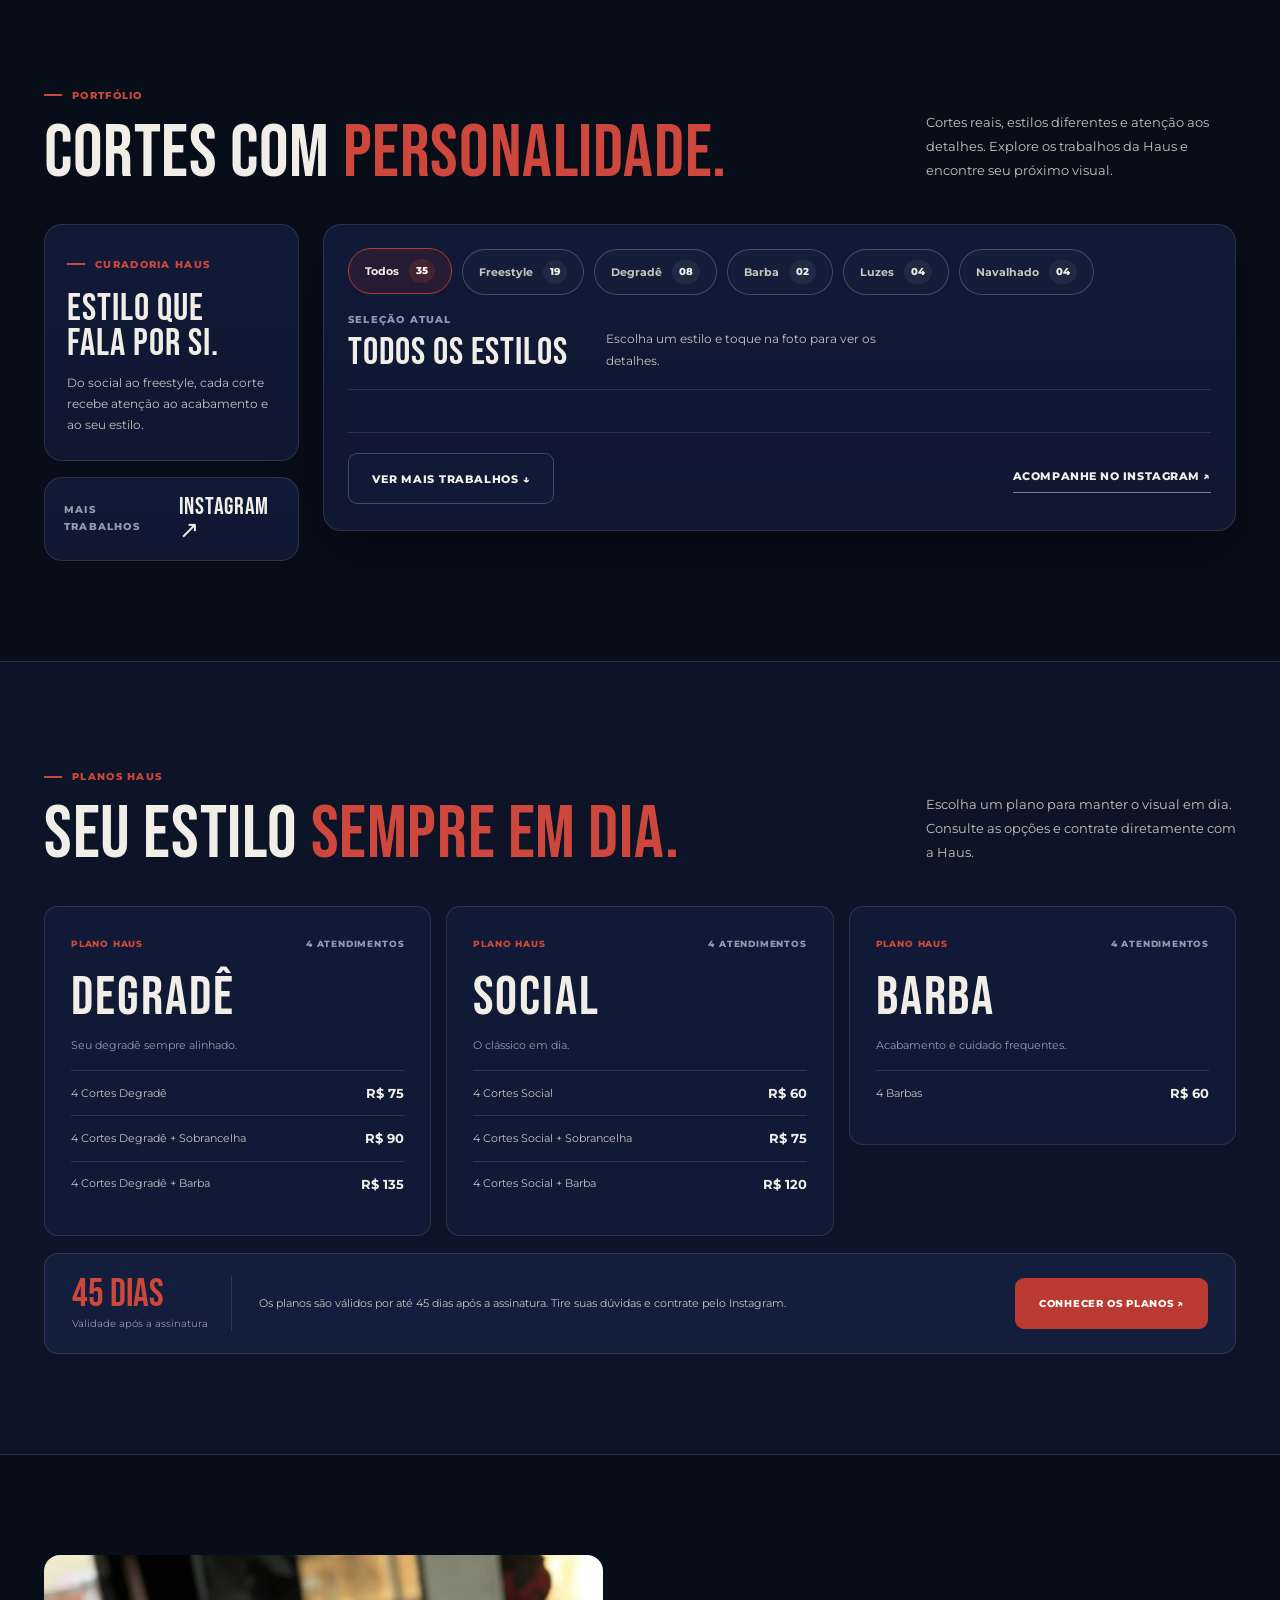
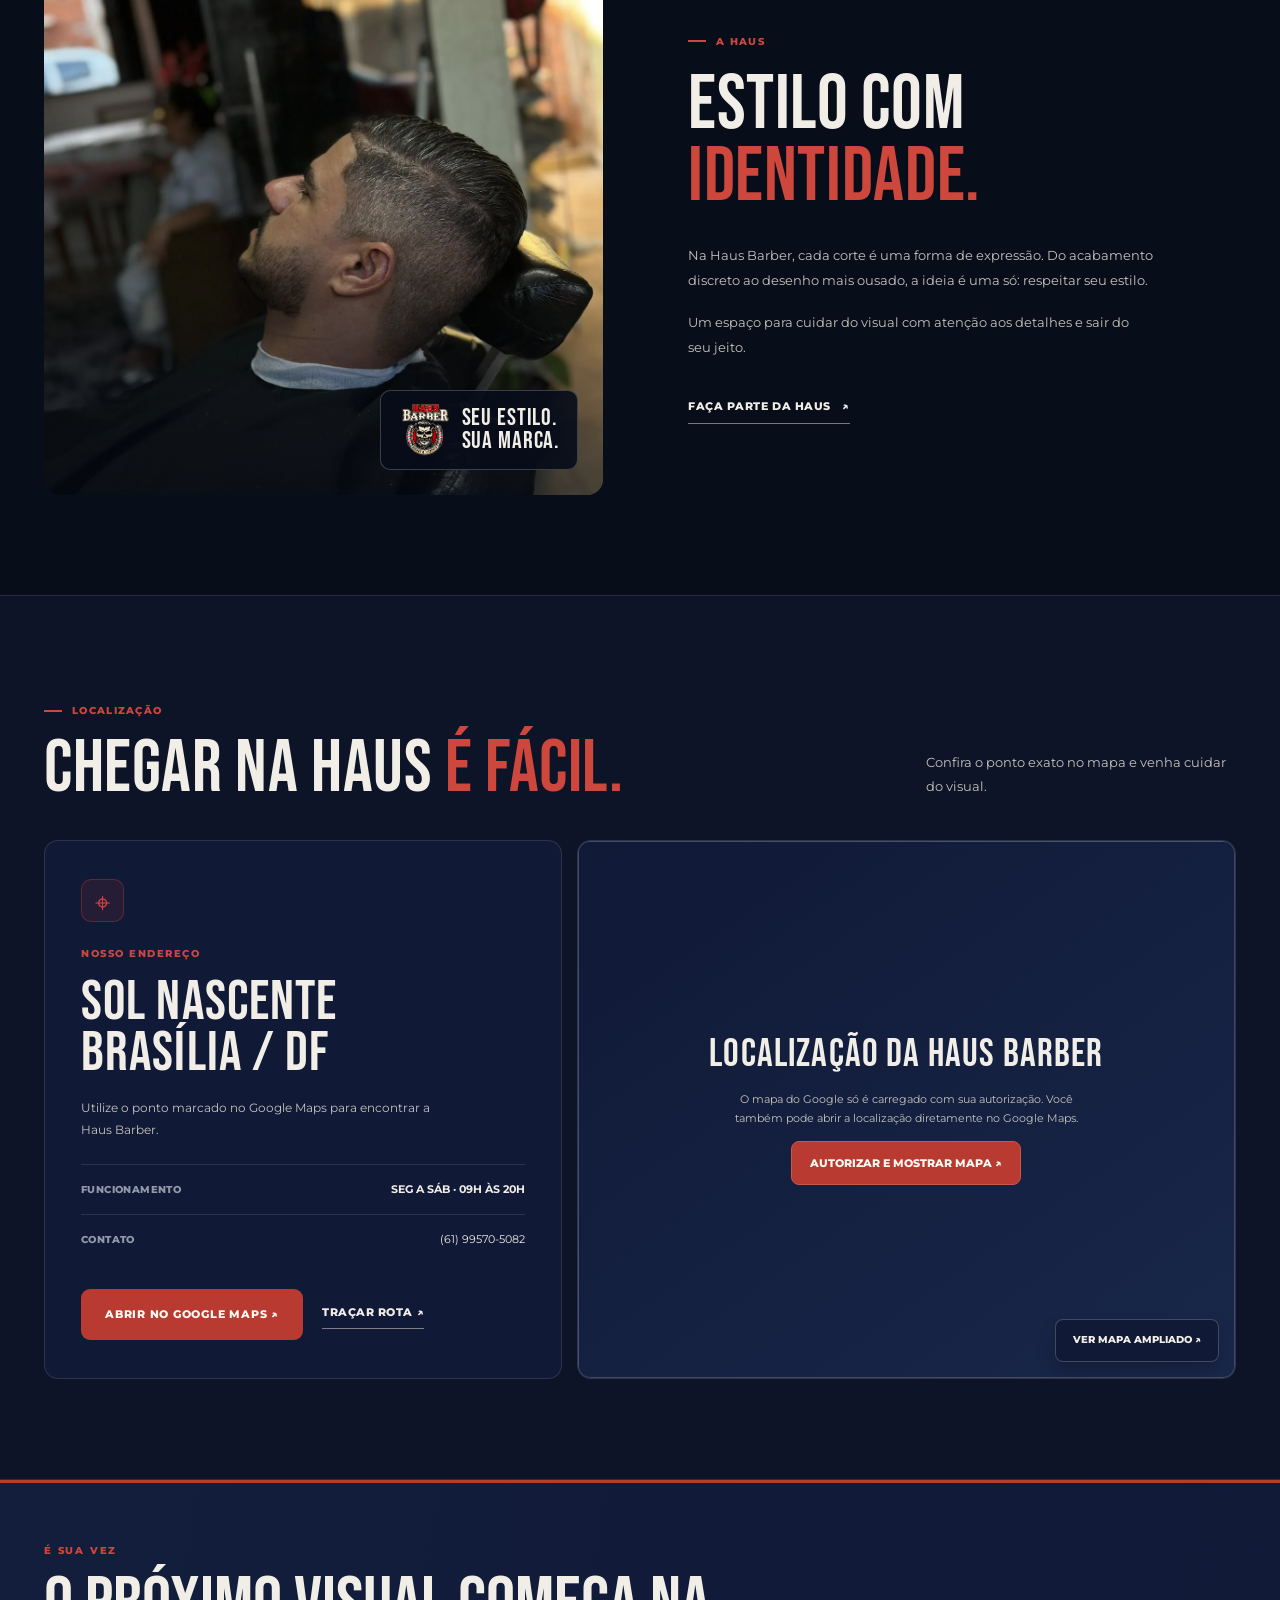
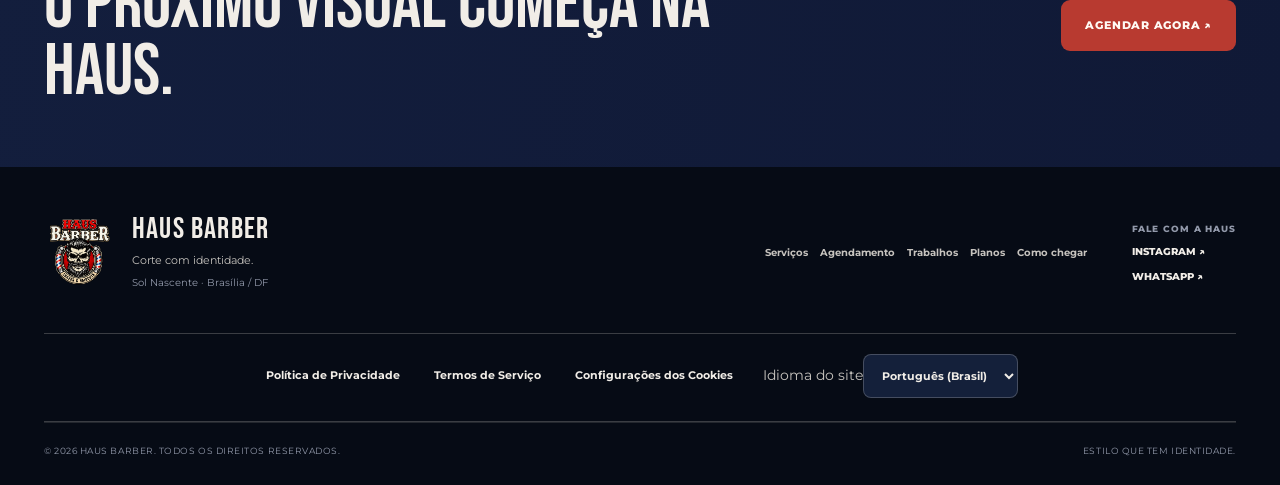
==== commit e4d61409: "fix(haus): refresh mobile booking stylesheet cache" ====
--- a/index.html
+++ b/index.html
@@ -22,7 +22,7 @@
 <link href="https://fonts.googleapis.com/css2?family=Bebas+Neue&family=Montserrat:wght@400;500;600;700;800&display=swap" rel="stylesheet">
 <link rel="preload" as="image" href="portfolio-080.webp" fetchpriority="high">
 <link rel="stylesheet" href="style.css?v=14.0-logo-transparente">
-<link rel="stylesheet" href="haus-experience.css?v=1.0">
+<link rel="stylesheet" href="haus-experience.css?v=1.1-mobile-checkbox">
 <script type="application/ld+json">{"@context":"https://schema.org","@type":"BarberShop","name":"Haus Barber","image":"https://vyzo-studio.github.io/haus_barber/social-cover.jpg","url":"https://vyzo-studio.github.io/haus_barber/","telephone":"+5561995705082","address":{"@type":"PostalAddress","addressLocality":"Sol Nascente","addressRegion":"DF","addressCountry":"BR"},"geo":{"@type":"GeoCoordinates","latitude":-15.8246584,"longitude":-48.1270409},"openingHoursSpecification":[{"@type":"OpeningHoursSpecification","dayOfWeek":["Monday","Tuesday","Wednesday","Thursday","Friday","Saturday"],"opens":"09:00","closes":"20:00"}],"sameAs":["https://www.instagram.com/hausbarber_/"]}</script>
 </head>
 <body>
--- a/haus-experience.css
+++ b/haus-experience.css
@@ -10,6 +10,17 @@
 .haus-remember-field{border:1px solid var(--haus-exp-line);padding:15px 17px;border-radius:10px;background:rgba(16,25,54,.64)}
 .booking-form .haus-remember-label{display:flex;align-items:flex-start;gap:12px;cursor:pointer;min-height:30px;font-weight:800;font-size:12px;margin:0}
 .haus-remember-label input{flex:none;accent-color:var(--haus-exp-accent);margin:1px 0;width:19px;height:19px}
+/* Isolate the consent checkbox from the global booking text-input styles. */
+.booking-form .haus-remember-label input[type="checkbox"]{
+  display:block;appearance:auto;-webkit-appearance:checkbox;
+  flex:0 0 19px;width:19px;min-width:19px;max-width:19px;
+  height:19px;min-height:19px;max-height:19px;
+  margin:1px 0 0;padding:0;border:0;border-radius:3px;
+  background:transparent;box-shadow:none;accent-color:var(--haus-exp-accent);
+}
+.booking-form .haus-remember-label span{display:block;flex:1 1 auto;min-width:0;overflow-wrap:break-word}
+.booking-form .haus-remember-field{min-width:0;max-width:100%;overflow-wrap:break-word}
+.booking-form .haus-remember-field p{max-width:100%;overflow-wrap:break-word}
 .haus-remember-field p{margin:8px 0 0;color:var(--haus-exp-muted);font-size:11px;line-height:1.75}
 .haus-remember-field a{color:#ffe3da;text-decoration:underline;text-underline-offset:3px}
 .haus-forget-link{border:0;background:transparent;color:#ffb8b0;font-size:11px;font-weight:800;cursor:pointer;min-height:35px;padding:7px 0;margin-top:7px;text-decoration:underline;text-underline-offset:3px}
@@ -55,3 +66,32 @@
 @media(max-width:620px){.haus-global-footer{display:grid;grid-template-columns:repeat(2,minmax(0,1fr));gap:7px 12px;justify-items:stretch}.haus-global-link,.haus-language-select{width:100%;font-size:10px;justify-content:center}.haus-language-field{width:100%}.haus-cookie-banner{bottom:8px;width:calc(100% - 16px);padding:16px;border-radius:12px}.haus-cookie-actions{grid-template-columns:repeat(2,minmax(0,1fr))}.haus-cookie-btn{font-size:10px;padding:9px;min-height:46px}.haus-cookie-panel{padding:19px}.haus-cookie-panel-actions{gap:7px}}
 @media(max-width:360px){.haus-global-footer{grid-template-columns:1fr}.haus-cookie-actions{grid-template-columns:1fr}.haus-cookie-btn.full{grid-column:auto}.haus-cookie-pref{padding:11px}.haus-cookie-panel-actions{grid-template-columns:1fr}.haus-cookie-panel-actions .haus-cookie-btn:first-child{grid-column:auto}}
 @media(prefers-reduced-motion:reduce){.haus-cookie-banner,.haus-cookie-overlay{animation:none!important;transition:none!important}}
+
+/* Keep the consent placeholder proportional to the existing Haus map card. */
+.location-map .haus-map-placeholder{min-height:500px;height:100%}
+html[lang="ja"] .hero h1,html[lang="ja"] .section h2,html[lang="ja"] .final-cta h2{font-family:YuGothic,Meiryo,'Noto Sans JP',sans-serif;line-height:1.22;letter-spacing:0;font-weight:800;overflow-wrap:anywhere}
+html[lang="de"] .hero h1{overflow-wrap:anywhere;font-size:clamp(51px,7vw,93px)}
+@media(max-width:760px){.location-map .haus-map-placeholder{min-height:365px}}
+
+
+/* Compact booking opt-in: mobile first, no clipped label or oversized checkbox. */
+@media(max-width:640px){
+  .booking-form{grid-template-columns:minmax(0,1fr)}
+  .booking-form .haus-remember-field{padding:12px 13px;border-radius:10px}
+  .booking-form .haus-remember-label{
+    display:flex;align-items:center;gap:10px;margin:0;min-width:0;min-height:24px;
+    font-size:12px;line-height:1.5;font-weight:700
+  }
+  .booking-form .haus-remember-label input[type="checkbox"]{
+    flex:0 0 18px;width:18px;min-width:18px;max-width:18px;
+    height:18px;min-height:18px;max-height:18px;margin:0;padding:0
+  }
+  .booking-form .haus-remember-field p{margin:7px 0 0;font-size:10.5px;line-height:1.55}
+  .booking-form .haus-forget-link{font-size:10.5px;min-height:32px;margin-top:5px}
+  .booking-form .haus-contact-field small{font-size:10px}
+}
+@media(max-width:370px){
+  .booking-form .haus-remember-field{padding:11px 12px}
+  .booking-form .haus-remember-label{gap:9px;font-size:11.5px}
+  .booking-form .haus-remember-field p{font-size:10px}
+}
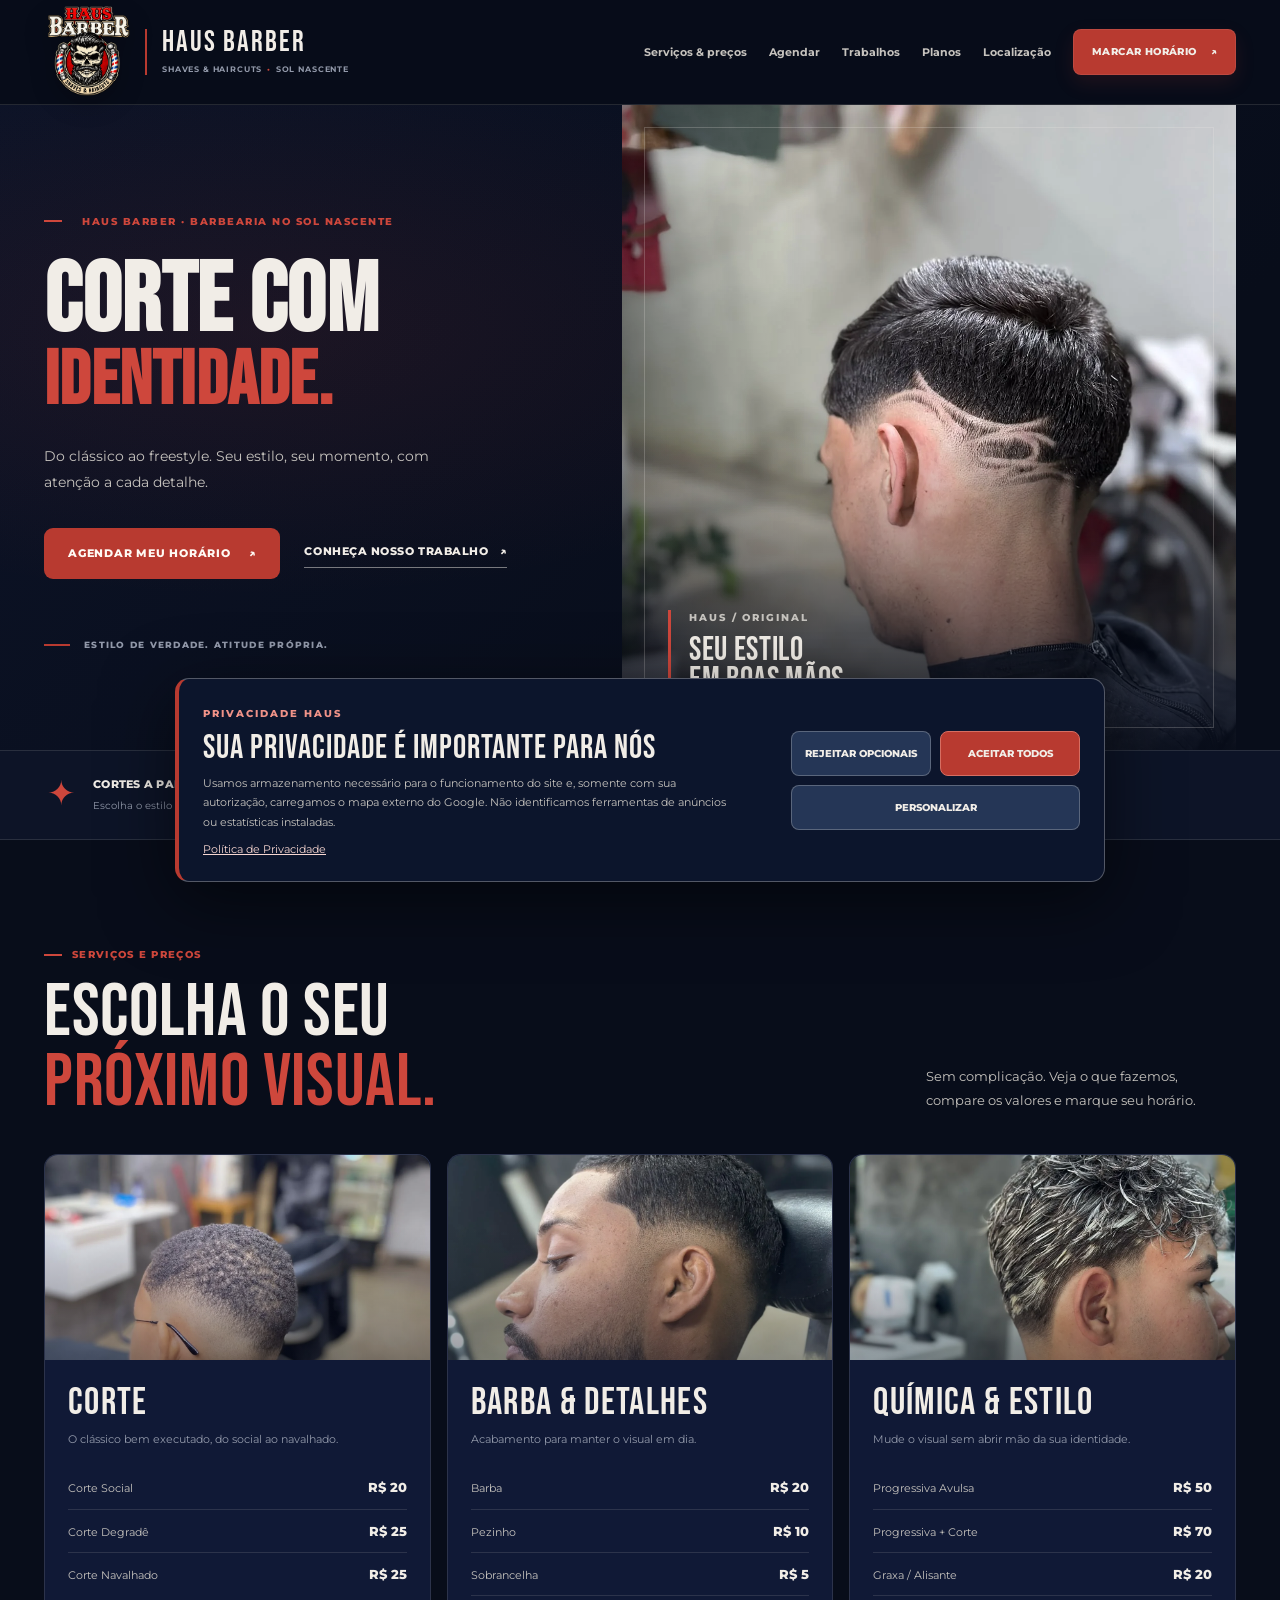
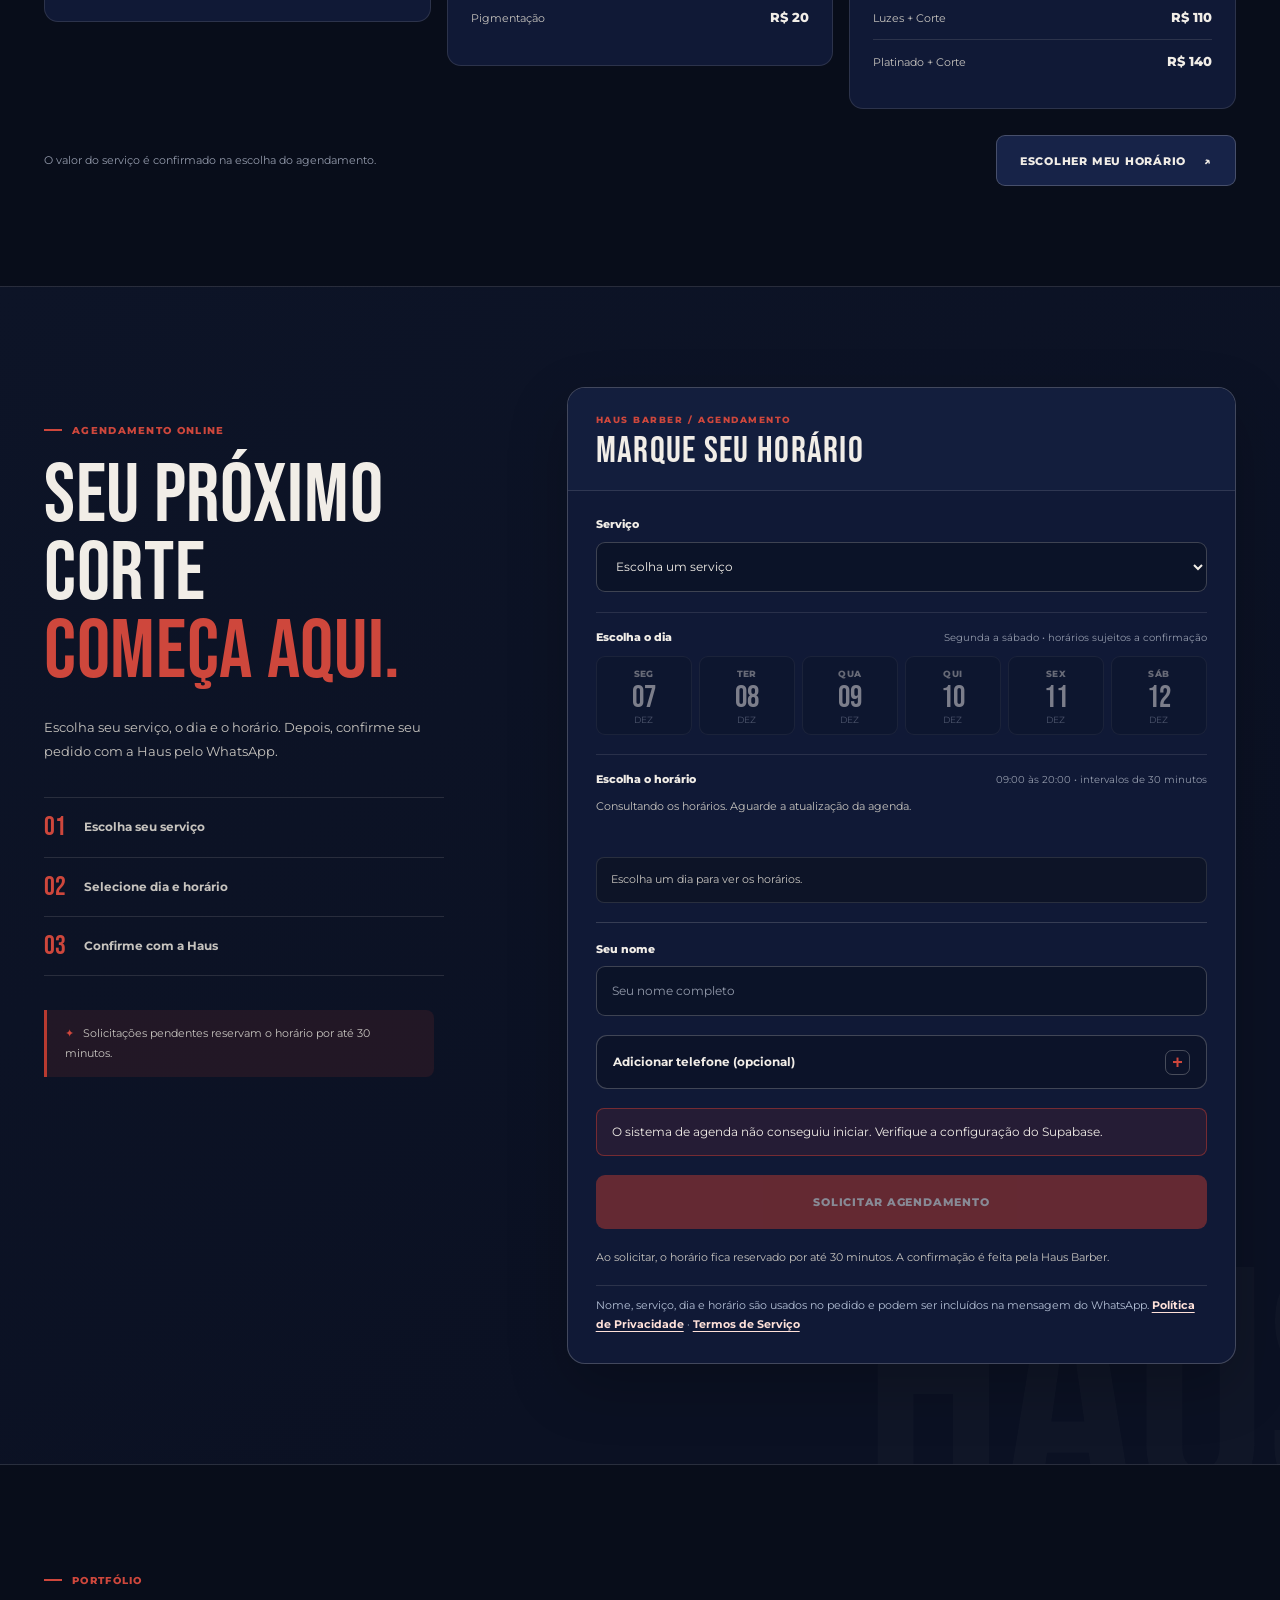
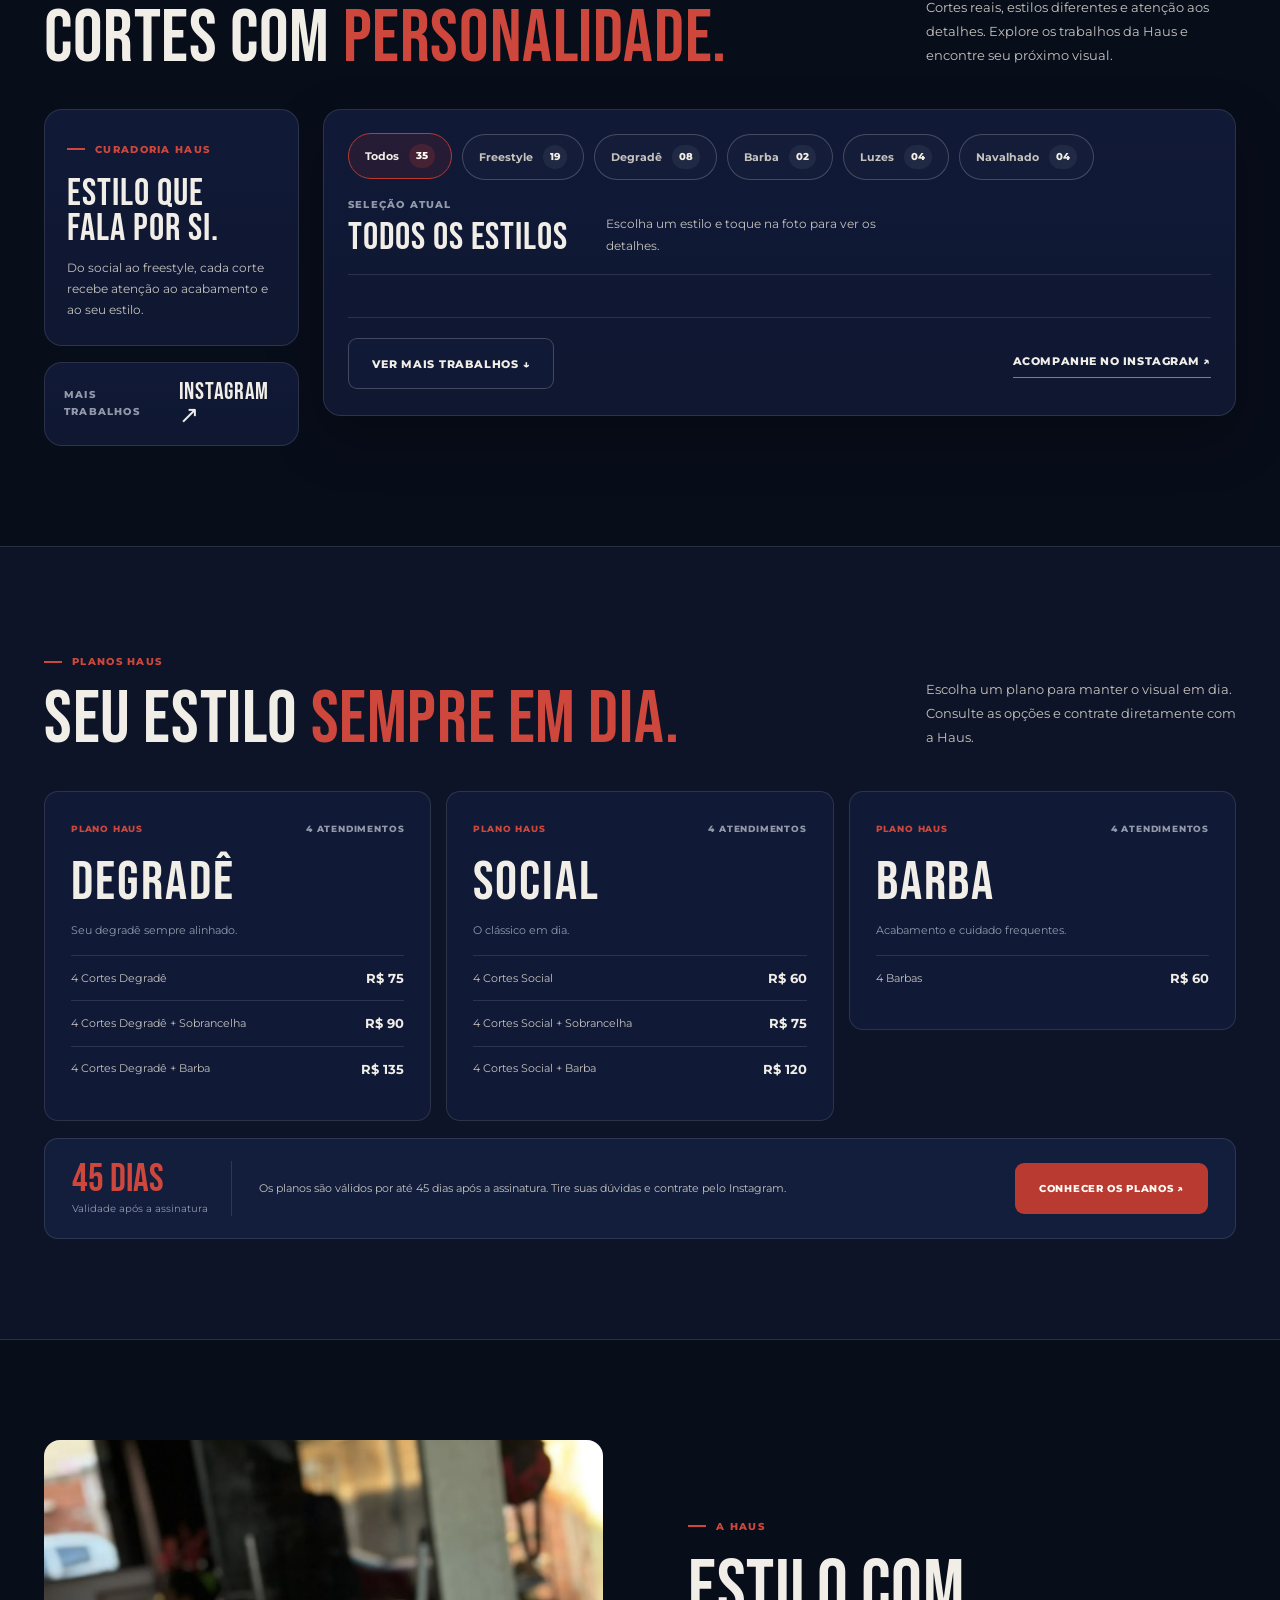
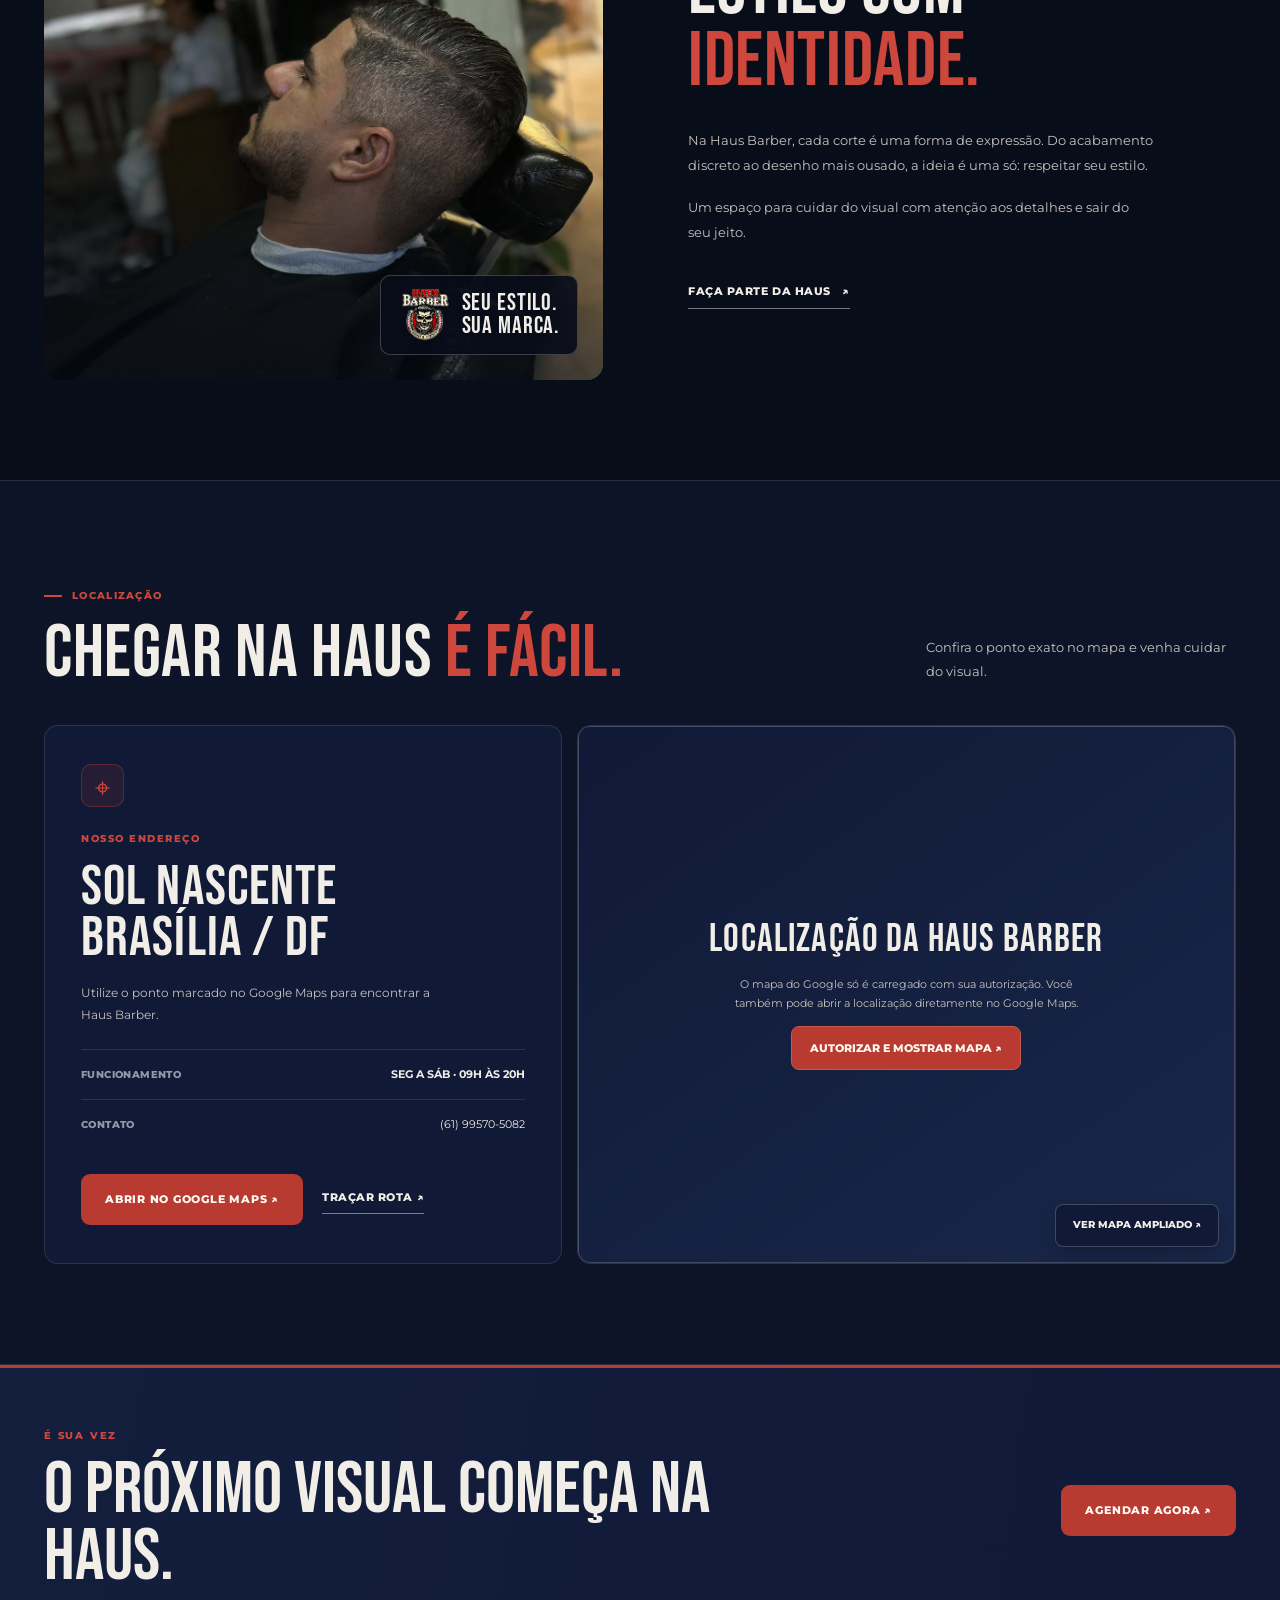
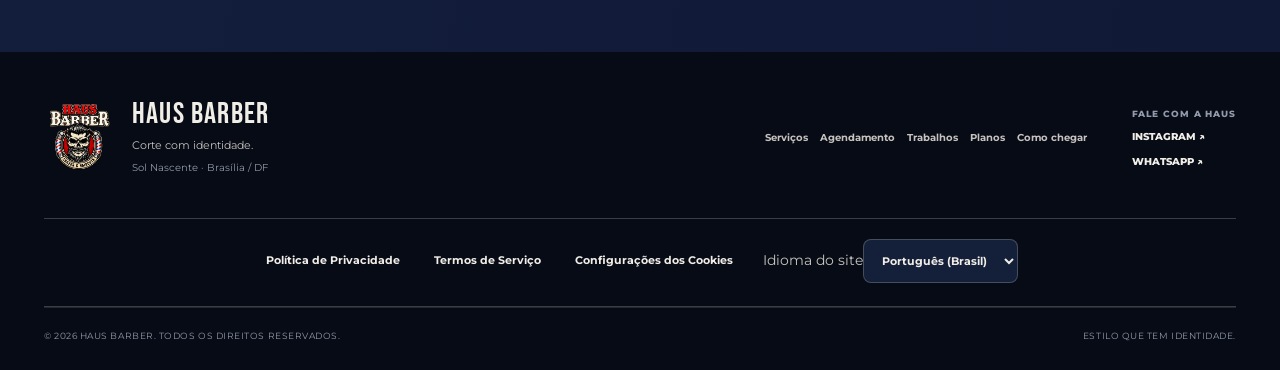
==== commit 078f64ba: "feat(haus): simplify appointment flow and hide optional contact details behind accessible disclosure" ====
--- a/index.html
+++ b/index.html
@@ -23,6 +23,7 @@
 <link rel="preload" as="image" href="portfolio-080.webp" fetchpriority="high">
 <link rel="stylesheet" href="style.css?v=14.0-logo-transparente">
 <link rel="stylesheet" href="haus-experience.css?v=1.1-mobile-checkbox">
+<link rel="stylesheet" href="haus-booking-ux.css?v=1.0">
 <script type="application/ld+json">{"@context":"https://schema.org","@type":"BarberShop","name":"Haus Barber","image":"https://vyzo-studio.github.io/haus_barber/social-cover.jpg","url":"https://vyzo-studio.github.io/haus_barber/","telephone":"+5561995705082","address":{"@type":"PostalAddress","addressLocality":"Sol Nascente","addressRegion":"DF","addressCountry":"BR"},"geo":{"@type":"GeoCoordinates","latitude":-15.8246584,"longitude":-48.1270409},"openingHoursSpecification":[{"@type":"OpeningHoursSpecification","dayOfWeek":["Monday","Tuesday","Wednesday","Thursday","Friday","Saturday"],"opens":"09:00","closes":"20:00"}],"sameAs":["https://www.instagram.com/hausbarber_/"]}</script>
 </head>
 <body>
@@ -46,25 +47,9 @@
 <div id="precos" class="menu-grid"><article class="menu-card"><div class="menu-photo"><img src="portfolio-049.webp" alt="Trabalho da Haus Barber: corte" loading="lazy" width="1200" height="1600"></div><div class="menu-card-content"><h3>CORTE</h3><p>O clássico bem executado, do social ao navalhado.</p><ul class="menu-prices"><li><span>Corte Social</span><strong>R$ 20</strong></li><li><span>Corte Degradê</span><strong>R$ 25</strong></li><li><span>Corte Navalhado</span><strong>R$ 25</strong></li></ul></div></article><article class="menu-card"><div class="menu-photo"><img src="portfolio-002.webp" alt="Trabalho da Haus Barber: barba &amp; detalhes" loading="lazy" width="1200" height="1600"></div><div class="menu-card-content"><h3>BARBA & DETALHES</h3><p>Acabamento para manter o visual em dia.</p><ul class="menu-prices"><li><span>Barba</span><strong>R$ 20</strong></li><li><span>Pezinho</span><strong>R$ 10</strong></li><li><span>Sobrancelha</span><strong>R$ 5</strong></li><li><span>Pigmentação</span><strong>R$ 20</strong></li></ul></div></article><article class="menu-card"><div class="menu-photo"><img src="portfolio-145.webp" alt="Trabalho da Haus Barber: química &amp; estilo" loading="lazy" width="1200" height="1600"></div><div class="menu-card-content"><h3>QUÍMICA & ESTILO</h3><p>Mude o visual sem abrir mão da sua identidade.</p><ul class="menu-prices"><li><span>Progressiva Avulsa</span><strong>R$ 50</strong></li><li><span>Progressiva + Corte</span><strong>R$ 70</strong></li><li><span>Graxa / Alisante</span><strong>R$ 20</strong></li><li><span>Luzes + Corte</span><strong>R$ 110</strong></li><li><span>Platinado + Corte</span><strong>R$ 140</strong></li></ul></div></article></div>
 <div class="services-footer"><p>O valor do serviço é confirmado na escolha do agendamento.</p><a href="#agendar" class="btn btn-navy">ESCOLHER MEU HORÁRIO <span aria-hidden="true">↗</span></a></div>
 </div></section>
-<section class="section booking" id="agendar" aria-labelledby="booking-title"><div class="container booking-grid"><div class="booking-intro"><span class="eyebrow eyebrow-light">AGENDAMENTO ONLINE</span><h2 id="booking-title">SEU PRÓXIMO CORTE <span>COMEÇA AQUI.</span></h2><p>Escolha o serviço e um horário disponível. Depois, finalize a solicitação pelo WhatsApp para que a Haus confirme seu atendimento.</p><ol class="booking-steps"><li><b>01</b><span>Escolha seu serviço</span></li><li><b>02</b><span>Selecione dia e horário</span></li><li><b>03</b><span>Confirme com a Haus</span></li></ol><div class="booking-tip"><span aria-hidden="true">✦</span> Solicitações pendentes reservam o horário por até 30 minutos.</div></div>
+<section class="section booking" id="agendar" aria-labelledby="booking-title"><div class="container booking-grid"><div class="booking-intro"><span class="eyebrow eyebrow-light">AGENDAMENTO ONLINE</span><h2 id="booking-title">SEU PRÓXIMO CORTE <span>COMEÇA AQUI.</span></h2><p>Escolha seu serviço, o dia e o horário. Depois, confirme seu pedido com a Haus pelo WhatsApp.</p><ol class="booking-steps"><li><b>01</b><span>Escolha seu serviço</span></li><li><b>02</b><span>Selecione dia e horário</span></li><li><b>03</b><span>Confirme com a Haus</span></li></ol><div class="booking-tip"><span aria-hidden="true">✦</span> Solicitações pendentes reservam o horário por até 30 minutos.</div></div>
 <div class="booking-panel"><div class="booking-panel-head"><span>HAUS BARBER / AGENDAMENTO</span><strong>MARQUE SEU HORÁRIO</strong></div><form class="booking-form" id="booking-form">
-<div class="field field-full">
-<label for="nome">
-            Seu nome
-          </label>
-<input autocomplete="name" id="nome" maxlength="80" minlength="2" name="nome" placeholder="Seu nome completo" required="" type="text"/>
-</div>
-<div class="field field-full haus-contact-field">
-<label for="telefone">Telefone / WhatsApp <small>(opcional)</small></label>
-<input autocomplete="tel-national" id="telefone" maxlength="20" name="telefone" placeholder="(61) 99999-9999" type="tel" inputmode="tel"/>
-</div>
-<div class="field field-full haus-remember-field">
-<label class="haus-remember-label" for="haus-remember"><input id="haus-remember" type="checkbox"><span>Lembrar meus dados neste dispositivo</span></label>
-<p id="haus-remember-help">Na próxima visita, seu nome e telefone poderão ser preenchidos automaticamente neste navegador. Outras pessoas que usam este dispositivo também poderão vê-los. <a href="privacidade.html">Saiba mais</a>.</p>
-<button class="haus-forget-link" id="haus-forget" type="button" hidden>Esquecer meus dados deste dispositivo</button>
-<p id="haus-remember-status" role="status" aria-live="polite" hidden></p>
-</div>
-<div class="field field-full">
+<div class="field field-full booking-service-field">
 <label for="servico">
             Serviço
           </label>
@@ -133,18 +118,35 @@
 <div aria-label="Horários disponíveis" class="schedule-times" id="schedule-times" role="group"></div>
 </div>
 <div aria-live="polite" class="schedule-summary field-full" id="schedule-summary"></div>
+<div class="field field-full booking-customer-field">
+<label for="nome">
+            Seu nome
+          </label>
+<input autocomplete="name" id="nome" maxlength="80" minlength="2" name="nome" placeholder="Seu nome completo" required="" type="text"/>
+</div>
+<details class="field field-full booking-optional-details" id="haus-contact-options">
+<summary>Adicionar telefone (opcional)</summary>
+<div class="booking-optional-body">
+<div class="field field-full haus-contact-field">
+<label for="telefone">Telefone / WhatsApp <small>(opcional)</small></label>
+<input autocomplete="tel-national" id="telefone" maxlength="20" name="telefone" placeholder="(61) 99999-9999" type="tel" inputmode="tel"/>
+</div>
+<div class="field field-full haus-remember-field">
+<label class="haus-remember-label" for="haus-remember"><input id="haus-remember" type="checkbox"><span>Lembrar meus dados neste dispositivo</span></label>
+<p id="haus-remember-help">Na próxima visita, seu nome e telefone poderão ser preenchidos automaticamente neste navegador. Outras pessoas que usam este dispositivo também poderão vê-los. <a href="privacidade.html">Saiba mais</a>.</p>
+<button class="haus-forget-link" id="haus-forget" type="button" hidden>Esquecer meus dados deste dispositivo</button>
+<p id="haus-remember-status" role="status" aria-live="polite" hidden></p>
+</div>
+</div>
+</details>
 <div aria-live="polite" class="booking-status field-full" hidden="" id="booking-status" role="status"></div>
 <input id="data" name="data" type="hidden"/>
 <input id="horario" name="horario" type="hidden"/>
 <button class="whatsapp-button field-full" id="booking-submit" type="submit">
           SOLICITAR AGENDAMENTO
         </button>
-<p class="form-note field-full">
-          Ao continuar, o horário escolhido fica temporariamente
-          indisponível por até 30 minutos.
-          A confirmação definitiva é feita pela Haus Barber.
-        </p>
-<p class="form-note field-full haus-privacy-notice">Seu nome, serviço, dia e horário serão usados para processar a solicitação. A conversa preparada no WhatsApp poderá incluir essas informações. <a href="privacidade.html" target="_blank" rel="noopener noreferrer">Entenda como tratamos seus dados ↗</a> · <a href="termos.html" target="_blank" rel="noopener noreferrer">Consultar os Termos de Serviço</a></p>
+<p class="form-note field-full booking-confirmation-note">Ao solicitar, o horário fica reservado por até 30 minutos. A confirmação é feita pela Haus Barber.</p>
+<p class="form-note field-full haus-privacy-notice">Nome, serviço, dia e horário são usados no pedido e podem ser incluídos na mensagem do WhatsApp. <a href="privacidade.html" target="_blank" rel="noopener noreferrer">Política de Privacidade</a> · <a href="termos.html" target="_blank" rel="noopener noreferrer">Termos de Serviço</a></p>
 <noscript>
 <p class="form-note field-full">
             Ative o JavaScript para escolher
@@ -460,7 +462,7 @@
 <script src="config.js?v=5.1" defer></script>
 <script src="script.js?v=17.0" defer></script>
 <script src="haus-public-dynamic.js?v=1.1" defer></script>
-<script src="haus-i18n-data.js?v=1.0" defer></script>
-<script src="haus-experience.js?v=1.0" defer></script>
+<script src="haus-i18n-data.js?v=1.1-booking-ux" defer></script>
+<script src="haus-experience.js?v=1.1-booking-ux" defer></script>
 </body>
 </html>
--- a/haus-booking-ux.css
+++ b/haus-booking-ux.css
@@ -0,0 +1,94 @@
+/* HAUS Barber — booking experience refinement (2026-10-24).
+   Scoped to the public booking section. No backend or booking flow changes. */
+.booking-grid{gap:clamp(30px,4.5vw,58px)}
+.booking-panel{box-shadow:0 22px 60px rgba(0,0,0,.22)}
+.booking-form{gap:19px}
+.booking-form>.field,.booking-form>.booking-optional-details{min-width:0}
+.booking-form .booking-service-field{margin-bottom:1px}
+.booking-form .schedule-field{padding-top:17px;border-top:1px solid rgba(241,237,231,.11)}
+.booking-form .booking-customer-field{padding-top:19px;border-top:1px solid rgba(241,237,231,.17)}
+.booking-form .schedule-day:disabled,.booking-form .schedule-day.is-disabled{opacity:.48}
+.booking-form .schedule-day:focus-visible,.booking-form .schedule-time:focus-visible{outline:3px solid #ef9288;outline-offset:2px}
+.booking-form .booking-optional-details{display:block;grid-column:1/-1;min-width:0;padding:0;border:1px solid rgba(241,237,231,.23);border-radius:11px;background:rgba(8,13,26,.42);overflow:hidden}
+.booking-form .booking-optional-details summary{
+  display:flex;align-items:center;justify-content:space-between;gap:14px;
+  min-height:52px;margin:0;padding:12px 16px;list-style:none;cursor:pointer;
+  color:var(--cream);font:700 12px/1.5 var(--font-body)
+}
+.booking-form .booking-optional-details summary::-webkit-details-marker{display:none}
+.booking-form .booking-optional-details summary::after{
+  content:"+";display:grid;place-items:center;flex:none;width:25px;height:25px;
+  border:1px solid rgba(241,237,231,.26);border-radius:7px;
+  color:var(--red-hover);font:700 18px/1 Arial,sans-serif
+}
+.booking-form .booking-optional-details[open] summary::after{content:"−"}
+.booking-form .booking-optional-details summary:hover{background:rgba(241,237,231,.035)}
+.booking-form .booking-optional-details summary:focus-visible{outline:3px solid #ef9288;outline-offset:-4px}
+.booking-form .booking-optional-body{display:grid;gap:14px;padding:0 15px 16px;min-width:0}
+.booking-form .booking-optional-body .haus-contact-field{min-width:0}
+.booking-form .booking-optional-body .haus-contact-field>label{font-size:11px}
+.booking-form .booking-optional-body .haus-remember-field{margin:0;padding:12px 13px}
+.booking-form .booking-optional-body .haus-remember-label{display:flex;align-items:center;gap:10px;margin:0;font-size:11px;line-height:1.5}
+.booking-form .booking-optional-body .haus-remember-label input[type="checkbox"]{
+  box-sizing:border-box;appearance:auto;-webkit-appearance:checkbox;display:block;
+  flex:0 0 18px;width:18px;min-width:18px;max-width:18px;
+  height:18px;min-height:18px;max-height:18px;margin:0;padding:0;
+  border:0;box-shadow:none;accent-color:var(--red)
+}
+.booking-form .booking-optional-body .haus-remember-field p{font-size:10.5px;line-height:1.55;margin:7px 0 0}
+.booking-form .booking-optional-body .haus-remember-label span{min-width:0;overflow-wrap:anywhere}
+.booking-form .haus-privacy-notice{padding-top:11px;border-top:1px solid rgba(241,237,231,.12);margin:0;max-width:none;font-size:10.5px;line-height:1.75}
+.booking-form .haus-privacy-notice a{display:inline;text-underline-offset:3px}
+.booking-form .booking-confirmation-note{margin:0;font-size:11px;color:var(--muted);line-height:1.65}
+.booking-form .whatsapp-button{min-height:54px}
+@media(max-width:900px){
+  .booking-grid{gap:23px}
+  .booking-intro{padding-top:0}
+  .booking-intro>p{margin-bottom:0}
+}
+@media(max-width:640px){
+  .booking{padding-top:49px;padding-bottom:83px}
+  .booking-grid{gap:20px}
+  .booking-intro .eyebrow{font-size:9.5px}
+  .booking-intro h2{
+    margin:10px 0 12px;font-size:clamp(44px,11.6vw,60px);
+    line-height:.95;max-width:540px;text-wrap:balance
+  }
+  .booking-intro>p{font-size:12px;line-height:1.65;max-width:530px}
+  .booking-intro .booking-steps,.booking-intro .booking-tip{display:none}
+  .booking-panel{border-radius:14px}
+  .booking-panel-head{display:none}
+  .booking-form{grid-template-columns:minmax(0,1fr);gap:17px;padding:20px 16px 24px}
+  .booking-form label,.booking-form .schedule-head label{font-size:12px;margin-bottom:8px}
+  .booking-form input:not([type="hidden"]):not([type="checkbox"]),.booking-form select{
+    min-height:51px;font-size:16px;padding:11px 13px
+  }
+  .booking-form .schedule-field{padding-top:16px}
+  .booking-form .schedule-head{margin-bottom:11px}
+  .booking-form .schedule-head span{display:none}
+  .booking-form .schedule-days{grid-template-columns:repeat(3,minmax(0,1fr));gap:8px}
+  .booking-form .schedule-day{min-height:68px;border-radius:9px}
+  .booking-form .schedule-day strong{font-size:27px}
+  .booking-form .schedule-day small,.booking-form .schedule-day span{font-size:9px}
+  .booking-form .schedule-times{grid-template-columns:repeat(3,minmax(0,1fr));gap:8px}
+  .booking-form .schedule-time{min-height:45px;font-size:12px}
+  .booking-form .booking-customer-field{padding-top:17px}
+  .booking-form .booking-optional-details summary{min-height:49px;padding:11px 13px;font-size:12px}
+  .booking-form .booking-optional-body{padding:0 12px 13px}
+  .booking-form .booking-optional-body .haus-remember-field p{font-size:10.5px}
+  .booking-form .booking-confirmation-note{font-size:10.5px}
+  .booking-form .haus-privacy-notice{font-size:10.5px}
+  .booking-form .whatsapp-button{width:100%;min-height:54px}
+}
+@media(max-width:370px){
+  .booking{padding-top:41px}
+  .booking-intro h2{font-size:clamp(40px,11.4vw,47px)}
+  .booking-form{padding:17px 12px 21px;gap:15px}
+  .booking-form .schedule-days{gap:6px}
+  .booking-form .schedule-times{gap:6px}
+  .booking-form .booking-optional-details summary{font-size:11.5px}
+  .booking-form .booking-optional-body .haus-remember-label{font-size:10.5px}
+}
+@media(prefers-reduced-motion:reduce){
+  .booking-form .booking-optional-details *{scroll-behavior:auto}
+}
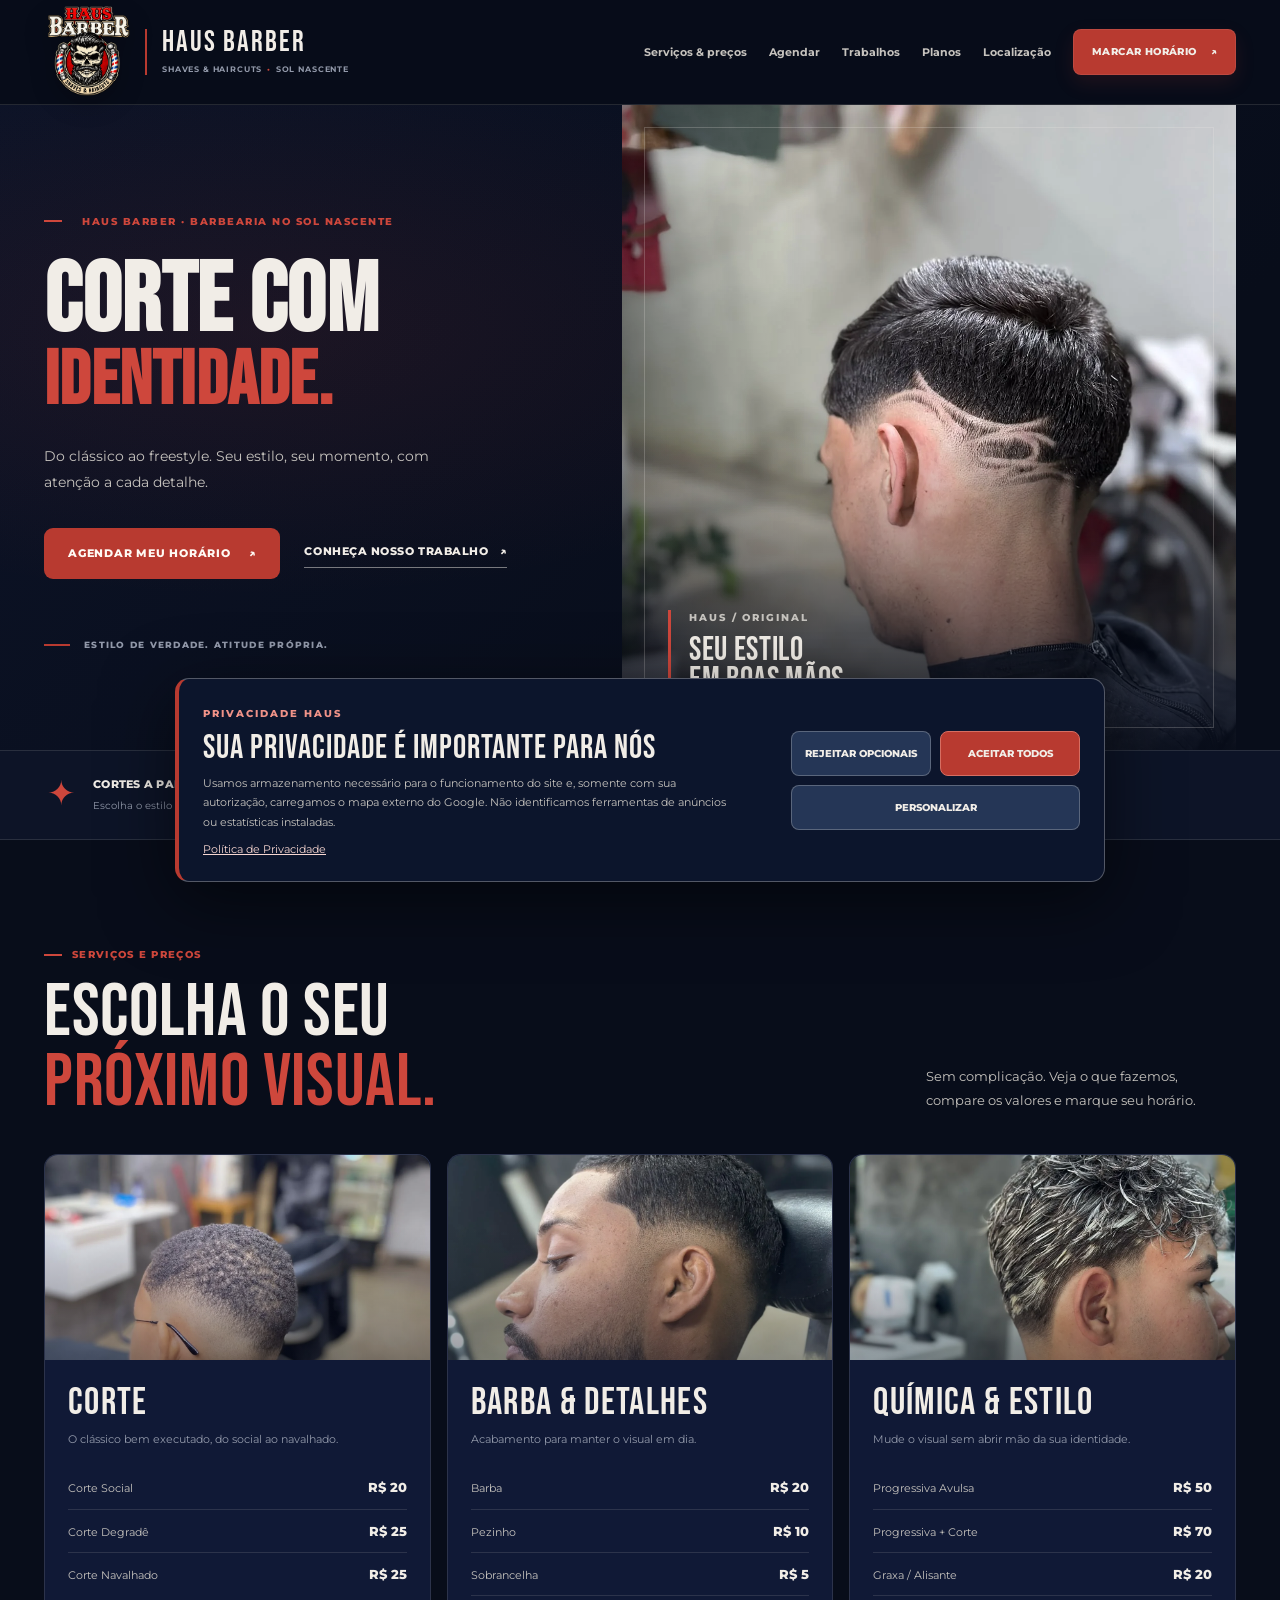
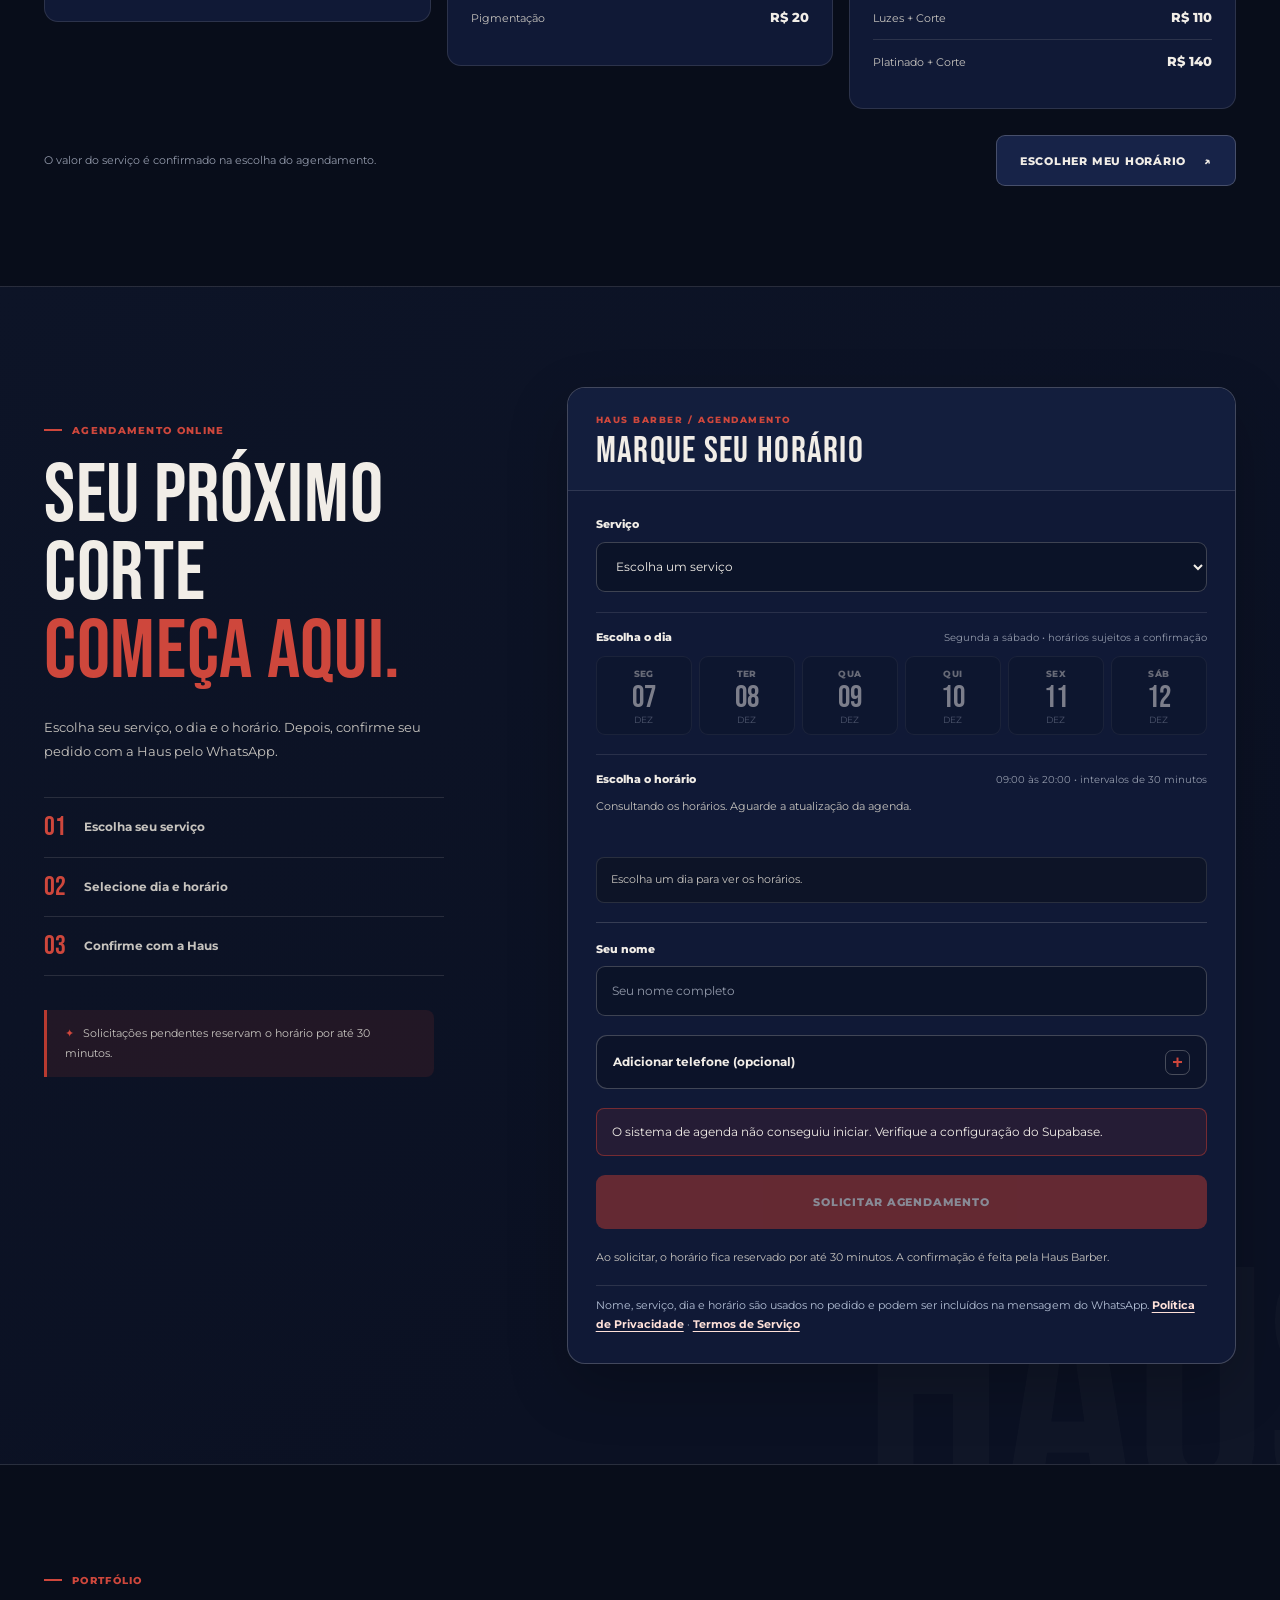
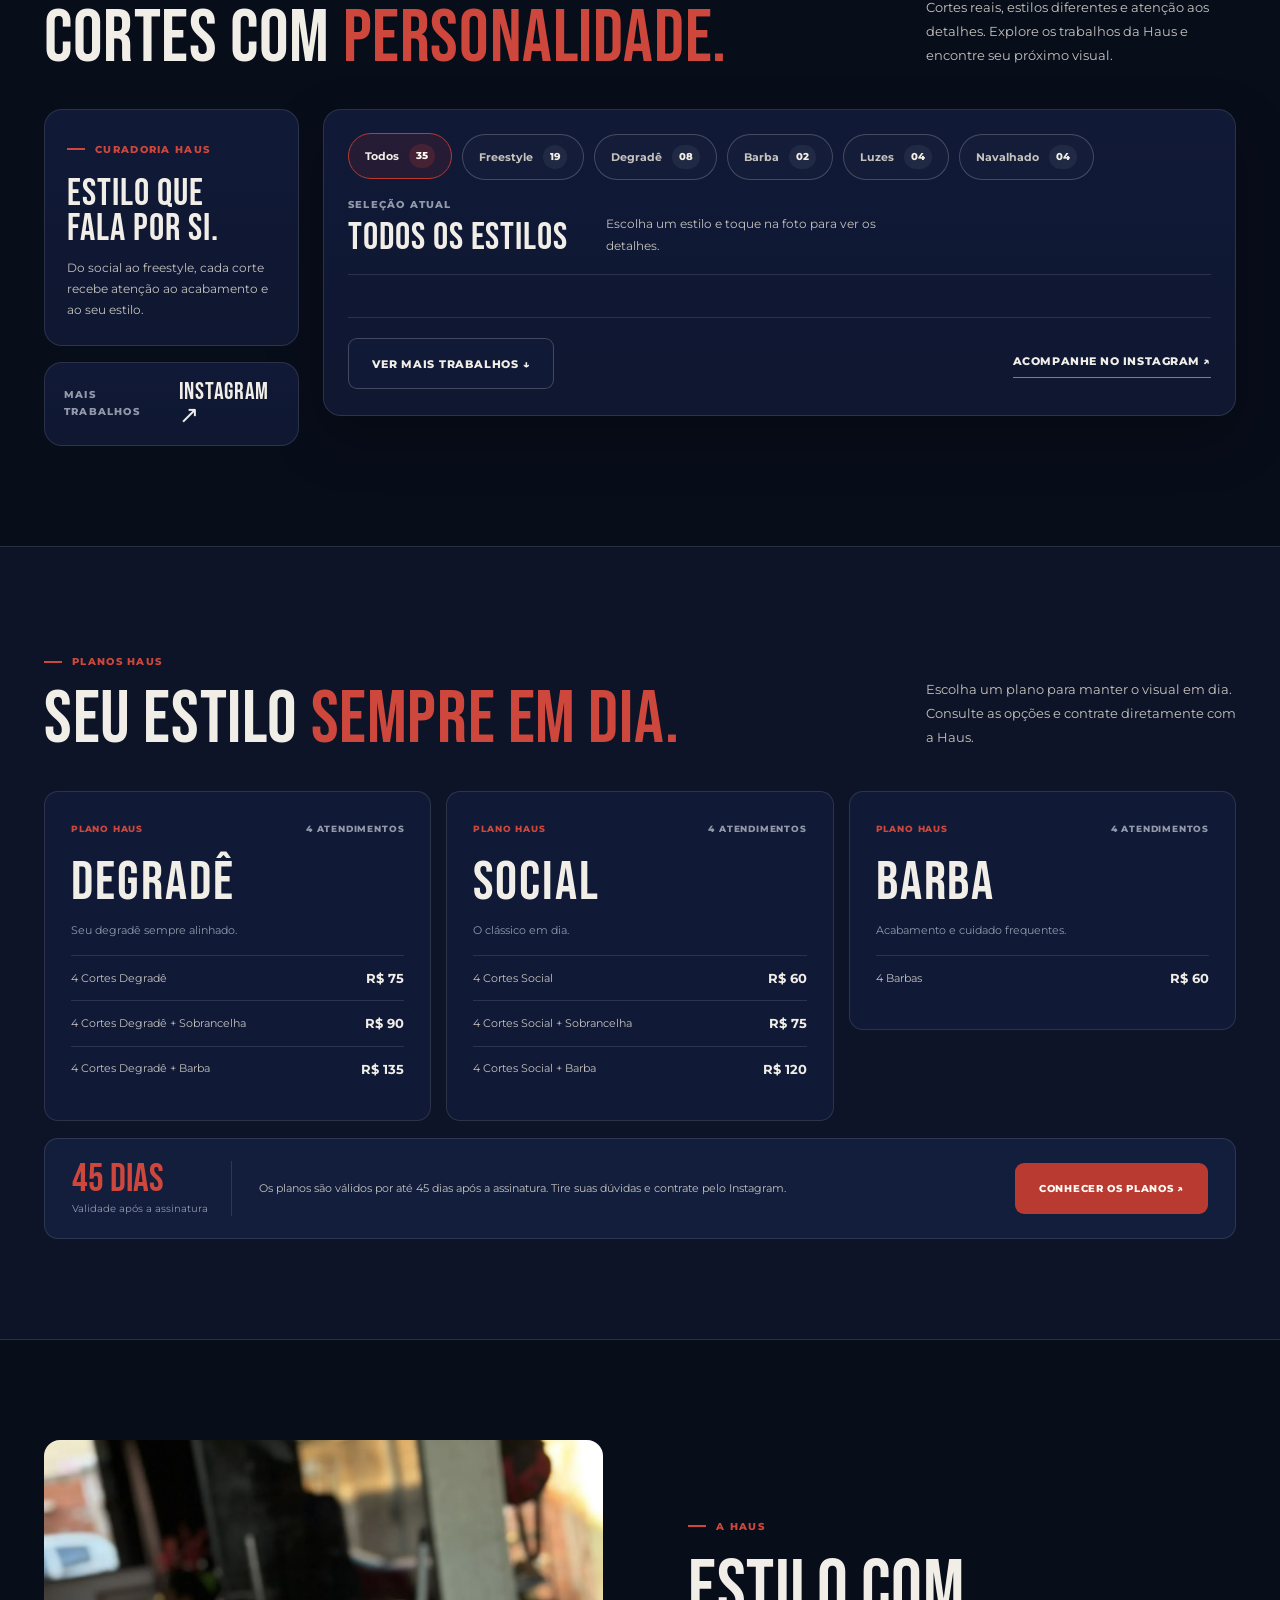
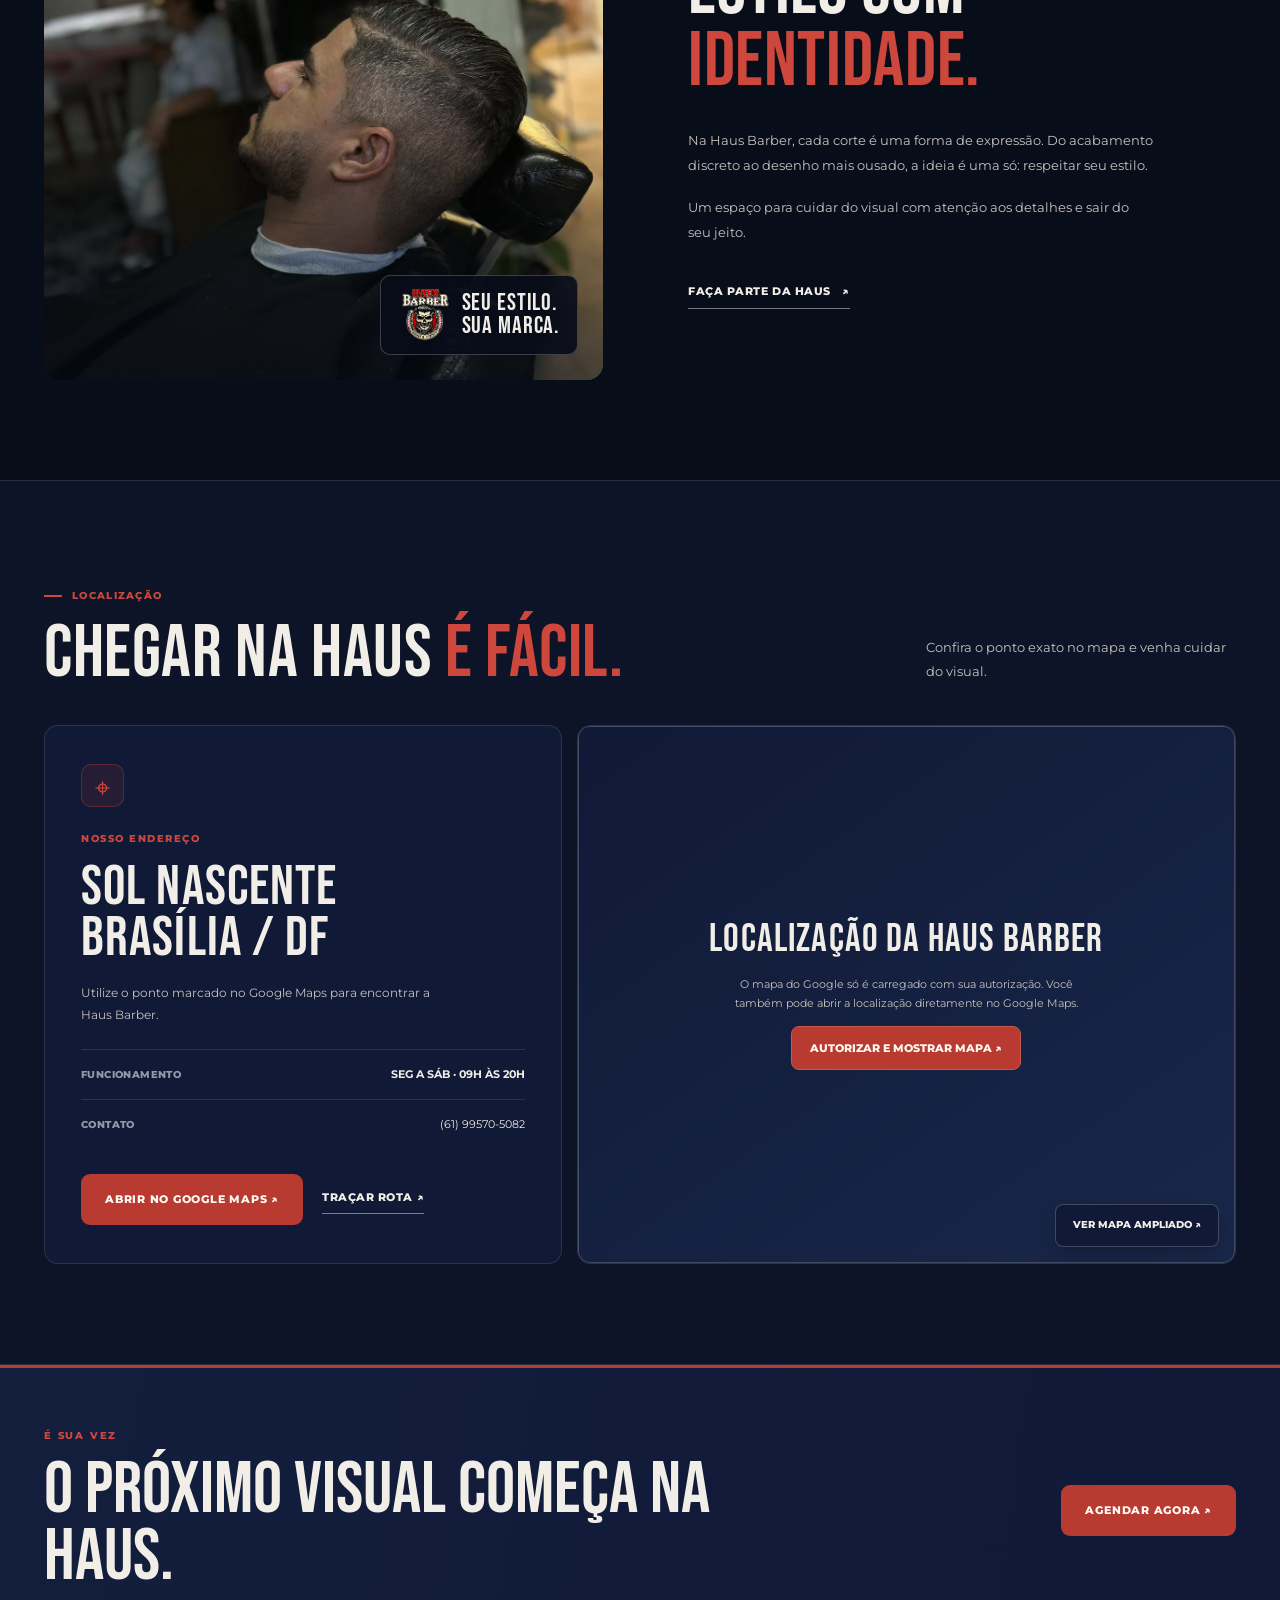
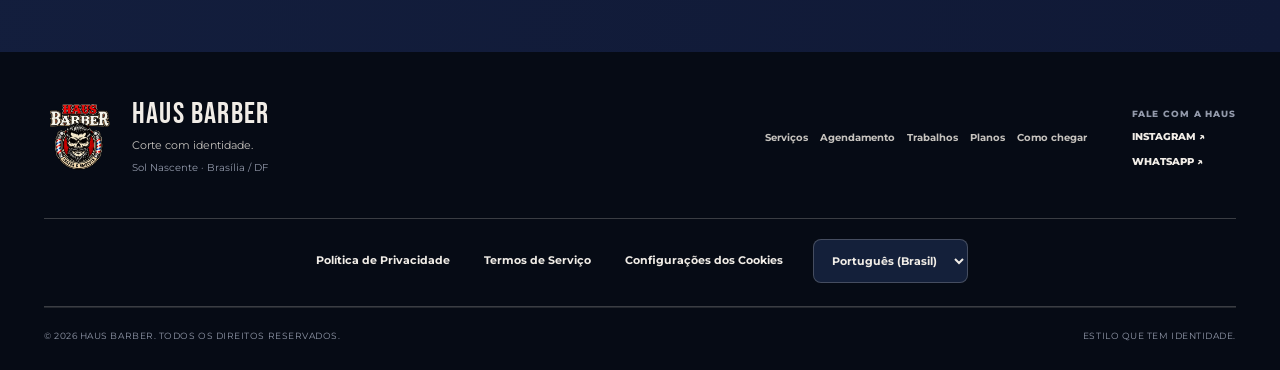
==== commit debac903: "fix(haus): visually hide accessible language label and refresh compact footer styles" ====
--- a/index.html
+++ b/index.html
@@ -22,7 +22,7 @@
 <link href="https://fonts.googleapis.com/css2?family=Bebas+Neue&family=Montserrat:wght@400;500;600;700;800&display=swap" rel="stylesheet">
 <link rel="preload" as="image" href="portfolio-080.webp" fetchpriority="high">
 <link rel="stylesheet" href="style.css?v=14.0-logo-transparente">
-<link rel="stylesheet" href="haus-experience.css?v=1.1-mobile-checkbox">
+<link rel="stylesheet" href="haus-experience.css?v=1.2-compact-language">
 <link rel="stylesheet" href="haus-booking-ux.css?v=1.0">
 <script type="application/ld+json">{"@context":"https://schema.org","@type":"BarberShop","name":"Haus Barber","image":"https://vyzo-studio.github.io/haus_barber/social-cover.jpg","url":"https://vyzo-studio.github.io/haus_barber/","telephone":"+5561995705082","address":{"@type":"PostalAddress","addressLocality":"Sol Nascente","addressRegion":"DF","addressCountry":"BR"},"geo":{"@type":"GeoCoordinates","latitude":-15.8246584,"longitude":-48.1270409},"openingHoursSpecification":[{"@type":"OpeningHoursSpecification","dayOfWeek":["Monday","Tuesday","Wednesday","Thursday","Friday","Saturday"],"opens":"09:00","closes":"20:00"}],"sameAs":["https://www.instagram.com/hausbarber_/"]}</script>
 </head>
@@ -439,7 +439,7 @@
 <a href="privacidade.html" class="haus-global-link">Política de Privacidade</a>
 <a href="termos.html" class="haus-global-link">Termos de Serviço</a>
 <button id="haus-cookie-settings" class="haus-global-link haus-cookie-link" type="button">Configurações dos Cookies</button>
-<label class="haus-language-field"><span class="sr-only">Idioma do site</span><select class="haus-language-select" id="haus-language" aria-label="Idioma do site">
+<label class="haus-language-field"><span class="haus-privacy-sr-only">Idioma do site</span><select class="haus-language-select" id="haus-language" aria-label="Idioma do site">
 <option value="pt-BR">Português (Brasil)</option><option value="en">English</option><option value="es">Español</option><option value="ja">日本語</option><option value="de">Deutsch</option>
 </select></label>
 </div><div class="container footer-bottom"><span>© 2026 HAUS BARBER. TODOS OS DIREITOS RESERVADOS.</span><span>ESTILO QUE TEM IDENTIDADE.</span></div></footer>
@@ -460,7 +460,7 @@
 </div>
 <script src="https://cdn.jsdelivr.net/npm/@supabase/supabase-js@2.118.0" defer></script>
 <script src="config.js?v=5.1" defer></script>
-<script src="script.js?v=17.0" defer></script>
+<script src="script.js?v=17.1-booking-ux" defer></script>
 <script src="haus-public-dynamic.js?v=1.1" defer></script>
 <script src="haus-i18n-data.js?v=1.1-booking-ux" defer></script>
 <script src="haus-experience.js?v=1.1-booking-ux" defer></script>
